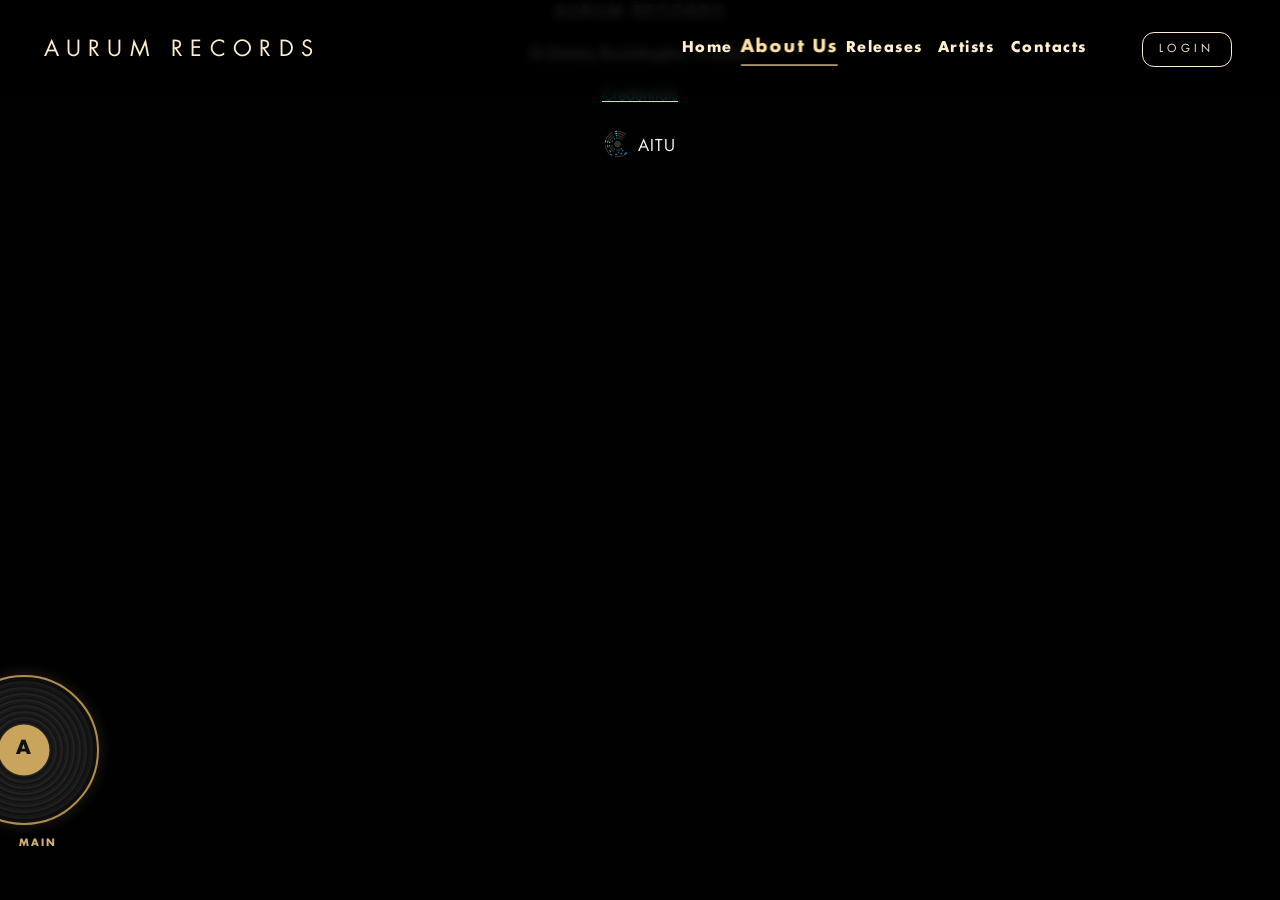
==== about.html @ cf933aa7 "upgraded navbar" ====
<!DOCTYPE html>
<html lang="en">
<head>
    <meta charset="UTF-8">
    <meta name="viewport" content="width=device-width, initial-scale=1.0">
    <link href="https://cdn.jsdelivr.net/npm/bootstrap@5.3.8/dist/css/bootstrap.min.css" rel="stylesheet" integrity="sha384-sRIl4kxILFvY47J16cr9ZwB07vP4J8+LH7qKQnuqkuIAvNWLzeN8tE5YBujZqJLB" crossorigin="anonymous">
    <link rel="stylesheet" href="css/index_tmp.css">
    <title>About</title>
    <script src="https://jquery.com"></script>
</head>
<body>
    <nav class="navbar navbar-expand-lg fixed-top">
        <a href="index.html" class="navbar-brand text-uppercase">Aurum Records</a>
        <button class="navbar-toggler" type="button" data-bs-toggle="collapse"
                data-bs-target="#navbarNav" aria-controls="navbarNav" aria-expanded="false"
                aria-label="Toggle navigation">
            <span class="navbar-toggler-icon"></span>
        </button>
        <div class="collapse navbar-collapse" id="navbarNav">
            <ul class="navbar-nav ms-auto fw-bold">
                <li class="nav-item">
                    <a class="nav-link" href="index.html">Home</a>
                </li>
                <li class="nav-item active">
                    <a class="nav-link" href="about.html">About Us</a>
                </li>
                <li class="nav-item">
                    <a class="nav-link" href="releases.html">Releases</a>
                </li>
                <li class="nav-item">
                    <a class="nav-link" href="artists.html">Artists</a>
                </li>
                <li class="nav-item">
                    <a class="nav-link" href="contacts.html">Contacts</a>
                </li>
                <li class="nav-item navbar__login mx-5 my-1 text-uppercase px-2">
                    <a class="nav-link" href="login.html">Login</a>
                </li>
            </ul>
        </div>
    </nav>
    <div class="vinyl-navigation" id="vinylNavigation">
        <div class="vinyl-record" id="vinylRecord">
            <div class="vinyl-label" id="vinylLabel">
                <span>A</span>
            </div>
        </div>

        <div class="vinyl-section" id="vinylSection">
            HOME
        </div>
    </div>

    <section data-title="main"></section>

    <footer class="footer">
        <div class="logo">
            <p>AURUM RECORDS</p>
        </div>
        <div class="author">
            <p>&copy; Dmitriy Rochshupkin, IT-2505</p>
            <a href="credentials.html">Credentials</a>
        </div>
        <a class="aitu" href="https://astanait.edu.kz/ru" target="_blank">
            <img src="img/aitu_logo.png" alt="">
            <p>AITU</p>
        </a>
    </footer>
    <script src="js/index.js" defer></script>
    <script src="https://cdn.jsdelivr.net/npm/bootstrap@5.3.3/dist/js/bootstrap.bundle.min.js"></script>
</body>
</html>
---- css/index_tmp.css ----
* {
    margin: 0;
    padding: 0;
    box-sizing: border-box;
}

:root {
    --index: calc(1vw + 1vh);
}

@font-face {
    font-family: 'Futura SuperXP';
    src: url('../fonts/FuturaSuperXP-Regular.otf') format('opentype');
    font-weight: 400;
    font-style: normal;
    font-display: swap;
}

@font-face {
    font-family: 'Futura SuperXP';
    src: url('../fonts/FuturaSuperXP-Bold.otf') format('opentype');
    font-weight: 700;
    font-style: normal;
    font-display: swap;
}

body {
    background: #010101;
    color: #fff;
    font-family: 'Futura SuperXP', sans-serif;
    line-height: 1.6;
}

.main-header {
    position: relative;
}

.main-header::after {
    content: '';
    position: absolute;
    z-index: 100;
    width: 100%;
    height: calc(var(--index) * 10);
    background-image: url('../img/border_dark.png');
    background-size: cover;
    bottom: calc(var(--index) * -7);
}

.layers {
    height: 100vh;
    display: flex;
    align-items: center;
    overflow: hidden;
    position: relative;
}

.layer {
    width: 100%;
    height: 100%;
    position: absolute;
    background-size: cover;
    background-position: center;
    will-change: transform;
    z-index: 2;
}

.layers__base {
    transform: translate3d(0, calc(var(--scrollTop) / 1.6), 0);
    z-index: 0;
}

.layers__middle {
    transform: translate3d(0, calc(var(--scrollTop) / 2.5), 0);
}

.layers__front {
    transform: translate3d(0, calc(var(--scrollTop) / 5.7), 0);
}

.layers__title {
    font-size: calc(var(--index) * 2.2);
    letter-spacing: calc(var(--index) / 2);
}

.layers__caption {
    letter-spacing: calc(var(--index) / 5);
    font-size: calc(var(--index) / 1.3);
}

.layers__header {
    z-index: 1;
    transform: translate3d(0, calc(var(--scrollTop) / 2), 0);
    text-transform: uppercase;
    padding-left: 30px;
    color: #ffefcc;
    will-change: transform;
    animation: headerAppearing 2s forwards .5s;
}

@keyframes headerAppearing {
    0% {
        text-shadow: 0 0 0;
    }
    100% {
        text-shadow: 0 0 20px #ffefcc;
    }
}

.main-article {
    --main-article-transform: translate3d(0, calc(var(--scrollTop) / -15), 0);
    min-height: 100vh;
    background-size: cover;
    background-position: center;
    color: #ffefcc;
    display: flex;
    justify-content: center;
    align-items: center;
}

.main-article__header {
    text-transform: uppercase;
    font-size: calc(var(--index) * 2.2);
    letter-spacing: calc(var(--index) / 2);
    transform: var(--main-article-transform);
    will-change: transform;
}

.main-article__paragraph {
    max-width: 400px;
    transform: var(--main-article-transform);
    font-size: calc(var(--index) / 1.6);
    will-change: transform;
    letter-spacing: calc(var(--index) / 14);
}

.navbar {
    padding-left: calc(var(--index) * 2);
    background: rgba(0, 0, 0, 0.8);
    height: 100px;
    backdrop-filter: blur(5px);
}

.navbar-brand {
    font-size: calc(var(--index));
    letter-spacing: calc(var(--index) / 3);
}

.navbar a {
    color: #ffefcc !important;
}

.nav-item {
    font-size: calc(var(--index) / 1.5);
    letter-spacing: calc(var(--index) / 15);
    will-change: transform, text-shadow;
    transition: transform .2s, text-shadow .2s;
}

.nav-item.active {
    text-decoration: underline;
    text-underline-offset: 10px;
    transform: scale(1.2);
    color: #ffe2a6
}

.nav-item.active .nav-link{
    color: #ffe2a6 !important;
}

.nav-item:hover {
    text-shadow: 0 0 20px #ffefcc;
    transform: scaleX(1.1);
}

.navbar__login {
    font-weight: normal;
    font-size: calc(var(--index) / 2);
    letter-spacing: calc(var(--index) / 5);
    border: 1px solid #ffefcc;
    border-radius: calc(var(--index) / 1.8);
    height: fit-content;
    transition: text-shadow .3s, letter-spacing.3s, background-color .3s, box-shadow .3s;
}

.navbar__login:hover {
    text-shadow: 0 0 5px #ffefcc;
    box-shadow: 0 0 10px #ffefcc;
    letter-spacing: calc(var(--index) / 4);
    background-color: #39392e;
}

.footer {
    display: flex;
    flex-direction: column;
    justify-content: center;
    align-items: center;
    padding: 0 30px 40px 30px;
}

.logo {
    letter-spacing: 3px;
}

.aitu {
    display: inline-flex;
    text-decoration: none;
    cursor: pointer;
}

.aitu p {
    color: white;
    letter-spacing: 1px;
    padding-left: 10px;
    padding-top: 5px;
}

.aitu img {
    max-width: 30px;
    max-height: 30px;
}

.author {
    display: flex;
    align-items: center;
    justify-content: center;
    flex-direction: column;
    margin-bottom: 20px;
}

.author a {
    color: #90f3ff;
}

.vinyl-navigation {
    position: fixed;
    top: 75%;
    left: -4%;
    z-index: 1000;
    width: 150px;

    display: flex;
    align-items: center;
    justify-content: center;
    flex-direction: column;

    opacity: 0;
    visibility: hidden;
    transform: translateX(-120%);

    transition: opacity .5s ease, transform .8s ease, visibility .5s;
}

.vinyl-navigation.visible {
    opacity: 1;
    visibility: visible;
    transform: translateX(0);
}

.vinyl-navigation.hidden {
    opacity: 0;
    visibility: hidden;
    transform: translateX(-120%);
    animation: none;
}

.vinyl-record {
    position: relative;
    width: 150px;
    height: 150px;
    flex-shrink: 0;
    border-radius: 50%;
    background: repeating-radial-gradient(circle, #151515 0px, #252525 2px, #101010 4px, #1d1d1d 6px);
    border: 2px solid #b08d4f;
    box-shadow:
            0 0 15px rgba(212, 175, 112, 0.2),
            inset 0 0 15px rgba(0, 0, 0, 0.8);
}

.vinyl-label {
    position: absolute;
    top: 50%;
    left: 50%;
    width: 35%;
    height: 35%;
    transform: translate(-50%, -50%);
    border-radius: 50%;
    background: #c9a45c;
    display: flex;
    justify-content: center;
    align-items: center;
    color: #111;
    font-size: 19px;
    font-weight: bold;
    text-align: center;
}

.vinyl-section {
    position: absolute;
    top: 160px;
    left: 70px;
    color: #d4af70;
    font-size: 10px;
    font-weight: 600;
    letter-spacing: 2px;
    white-space: nowrap;
    text-transform: uppercase;
}

@media (width <= 800px) {
    .vinyl-navigation {
        display: none;
    }

    .navbar {
        height: 80px;
        padding: 0 25px;
    }

    .navbar-brand {
        font-size: clamp(16px, 2.5vw, 22px);
    }

    .navbar-toggler {
        border-color: #ffefcc;
    }

    .navbar-toggler-icon {
        filter: invert(1);
    }

    .navbar-collapse {
        background: rgba(0, 0, 0, 0.96);
        padding: 15px 25px;
        border: 1px solid rgba(255, 239, 204, 0.15);
    }

    .navbar-nav {
        align-items: flex-start;
        gap: 8px;
    }

    .nav-item {
        font-size: 15px;
    }

    .navbar__login {
        margin: 10px 0 !important;
        padding: 0 15px;
        font-size: 13px;
    }

    .layers {
        height: 90vh;
        min-height:550px;
    }

    .layers__header {
        padding: 0 25px;
    }

    .layers__title {
        font-size: clamp(32px, 5vw, 48px);
        letter-spacing: 5px;
    }

    .layers__caption {
        font-size: clamp(12px, 2vw, 16px);
    }

    .main-article {
        min-height: 80vh;
        padding: 100px 40px;
        text-align: center;
    }

    .main-article__content {
        max-width: 600px;
    }

    .main-article__header {
        font-size: clamp(28px, 5vw, 42px);
        letter-spacing: 4px;
    }

    .main-article__paragraph {
        max-width: 100%;
        font-size: 15px;
        letter-spacing: 0.5px;
    }

    .price {
        margin-top: 60px !important;
    }

    .pricing-block h3 {
        font-size: 18px;
    }

    .custom-table {
        font-size: 13px;
    }

    .footer {
        padding: 0 20px 30px;
    }
}

@media (width <= 400px) {
    body {
        overflow-x: hidden;
    }

    .navbar {
        height: 70px;
        padding: 0 15px;
    }

    .navbar-brand {
        font-size: 15px;
        letter-spacing: 2px;
    }

    .navbar-toggler {
        padding: 5px 8px;
    }

    .navbar-collapse {
        margin: 0 -15px;
        padding: 15px;
    }

    .nav-item {
        font-size: 14px;
    }

    .layers {
        height: 85svh;
        min-height: 500px;
    }

    .layers__header {
        padding: 0 20px;
    }

    .layers__title {
        font-size: clamp(27px, 8vw, 34px);
        letter-spacing: 3px;
    }

    .layers__caption {
        font-size: 11px;
        letter-spacing: 1.5px;
    }

    .main-article {
        min-height: 75svh;
        padding: 100px 22px;
    }

    .main-article__header {
        font-size: 26px;
        letter-spacing: 2px;
    }

    .main-article__paragraph {
        font-size: 14px;
        line-height: 1.8;
        letter-spacing: 0.2px;
    }

    .price {
        padding-left: 12px;
        padding-right: 12px;
    }

    .price h2 {
        font-size: 22px;
        letter-spacing: 2px;
    }

    .pricing-block h3 {
        font-size: 16px;
    }

    .custom-table {
        font-size: 12px;
    }

    .custom-table th,
    .custom-table td {
        padding: 8px 6px;
    }

    .footer {
        padding: 0 15px 25px;
        text-align: center;
    }

    .logo {
        font-size: 14px;
        letter-spacing: 2px;
    }

    .author {
        font-size: 12px;
    }

    .aitu p {
        font-size: 13px;
    }
}
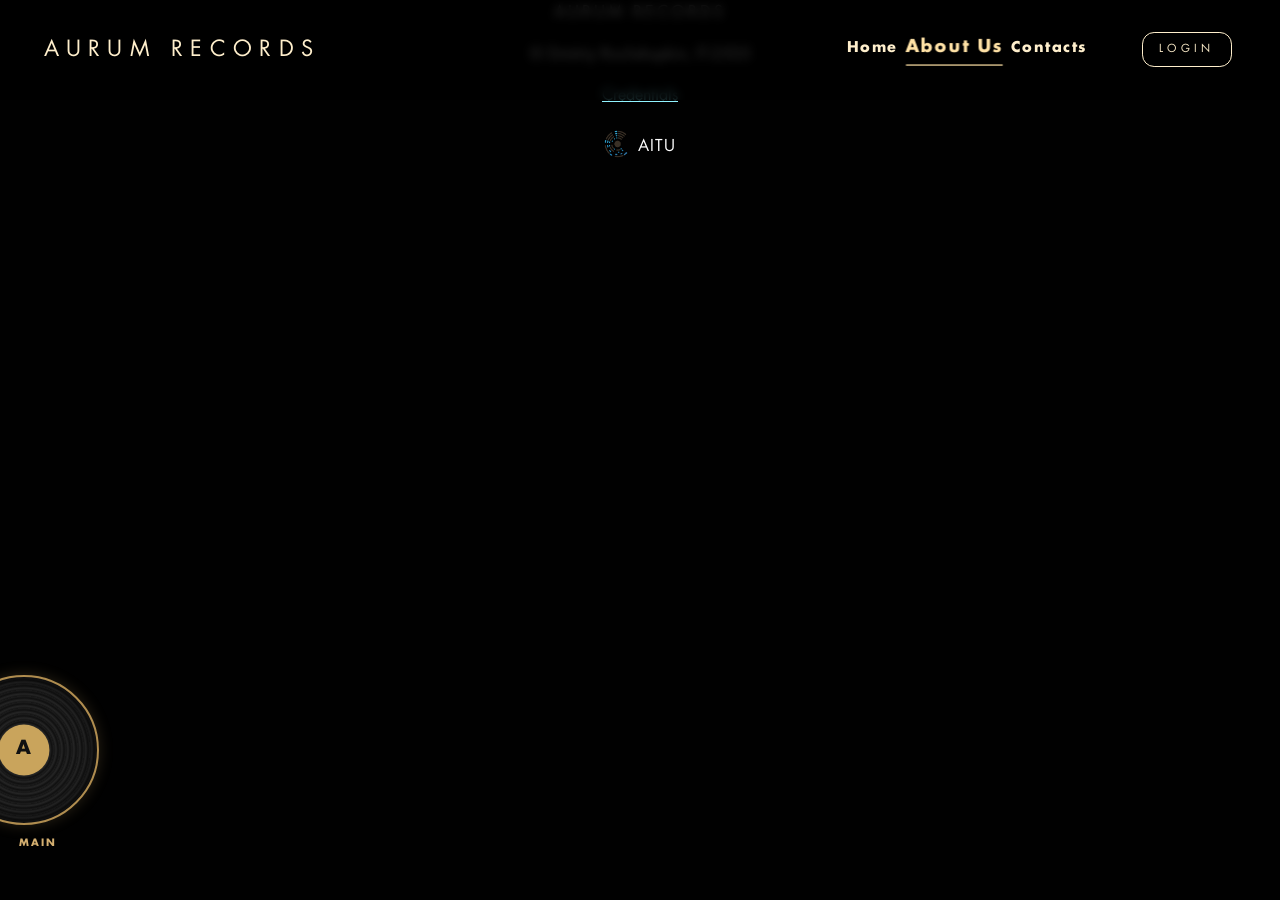
==== commit 72bf77bb: "registration&login forms and js validation" ====
--- a/about.html
+++ b/about.html
@@ -25,12 +25,6 @@
                     <a class="nav-link" href="about.html">About Us</a>
                 </li>
                 <li class="nav-item">
-                    <a class="nav-link" href="releases.html">Releases</a>
-                </li>
-                <li class="nav-item">
-                    <a class="nav-link" href="artists.html">Artists</a>
-                </li>
-                <li class="nav-item">
                     <a class="nav-link" href="contacts.html">Contacts</a>
                 </li>
                 <li class="nav-item navbar__login mx-5 my-1 text-uppercase px-2">
@@ -51,7 +45,9 @@
         </div>
     </div>
 
-    <section data-title="main"></section>
+    <section data-title="main">
+
+    </section>
 
     <footer class="footer">
         <div class="logo">
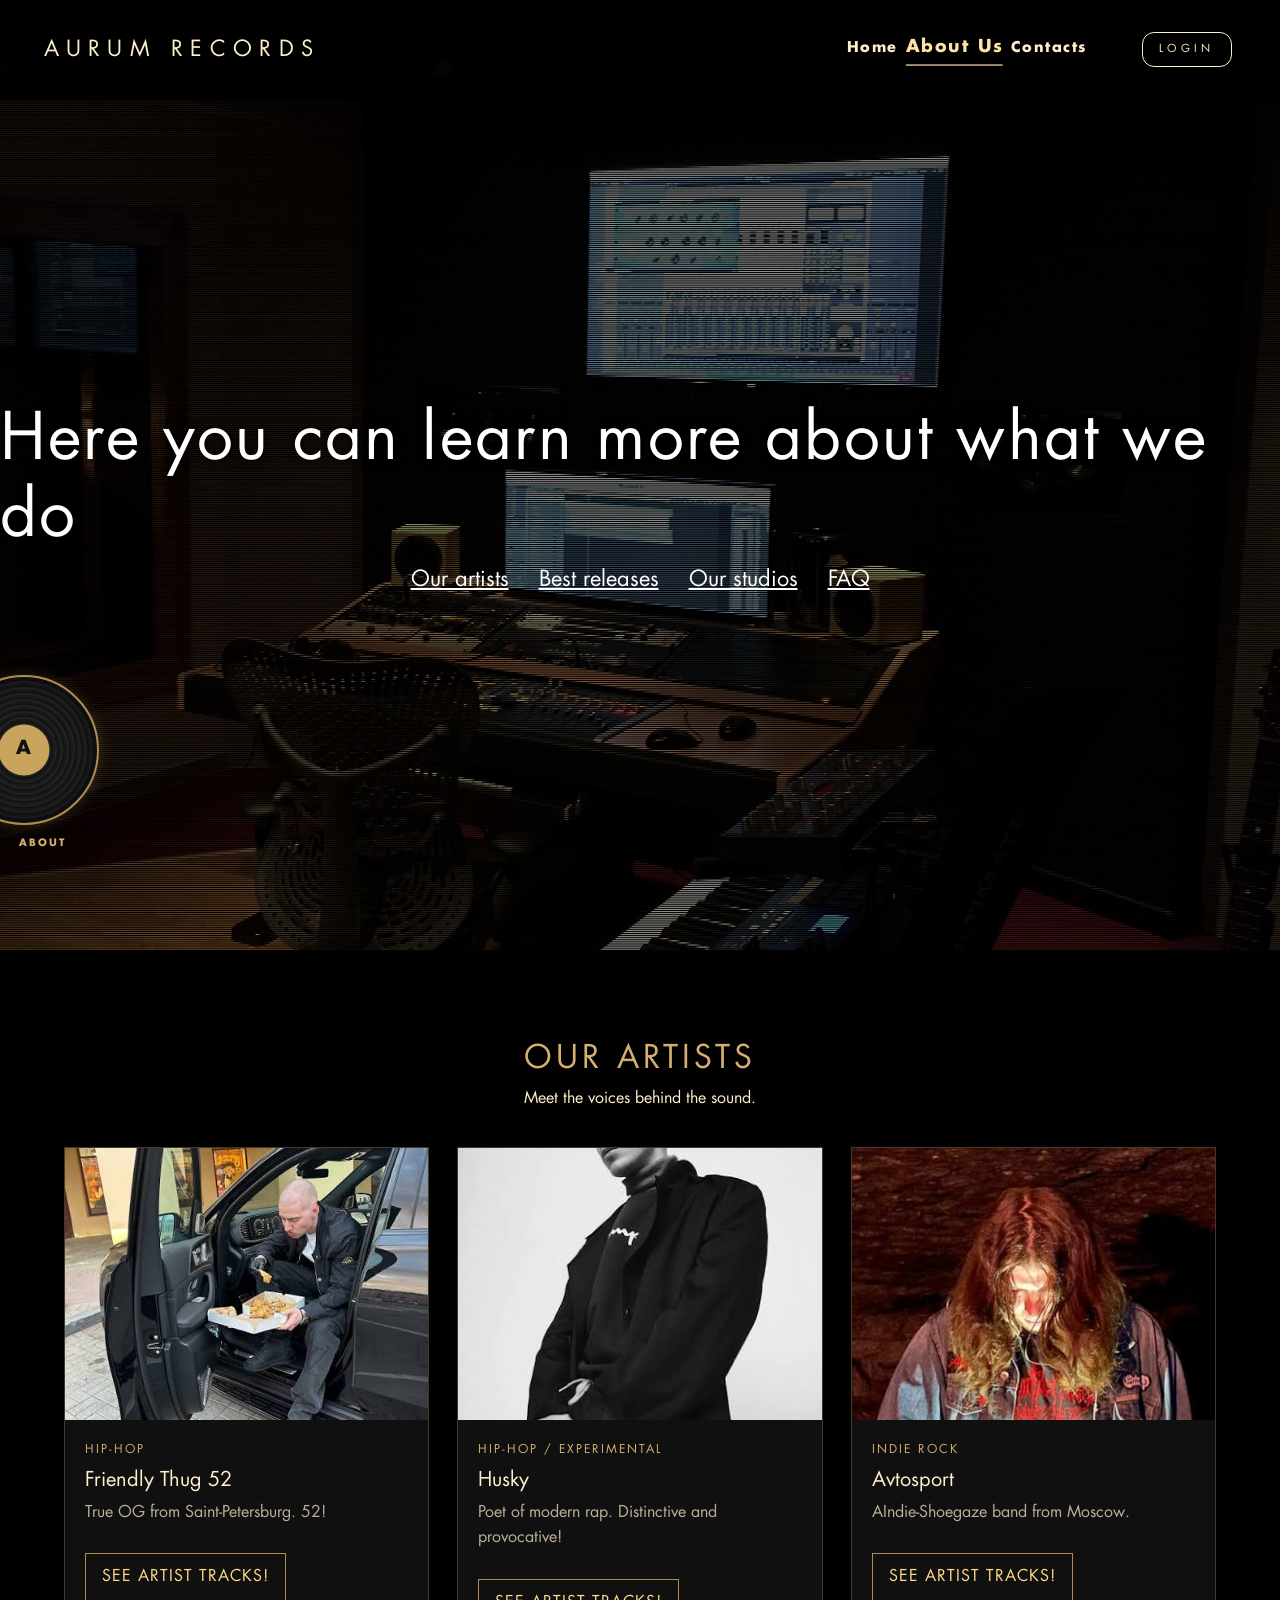
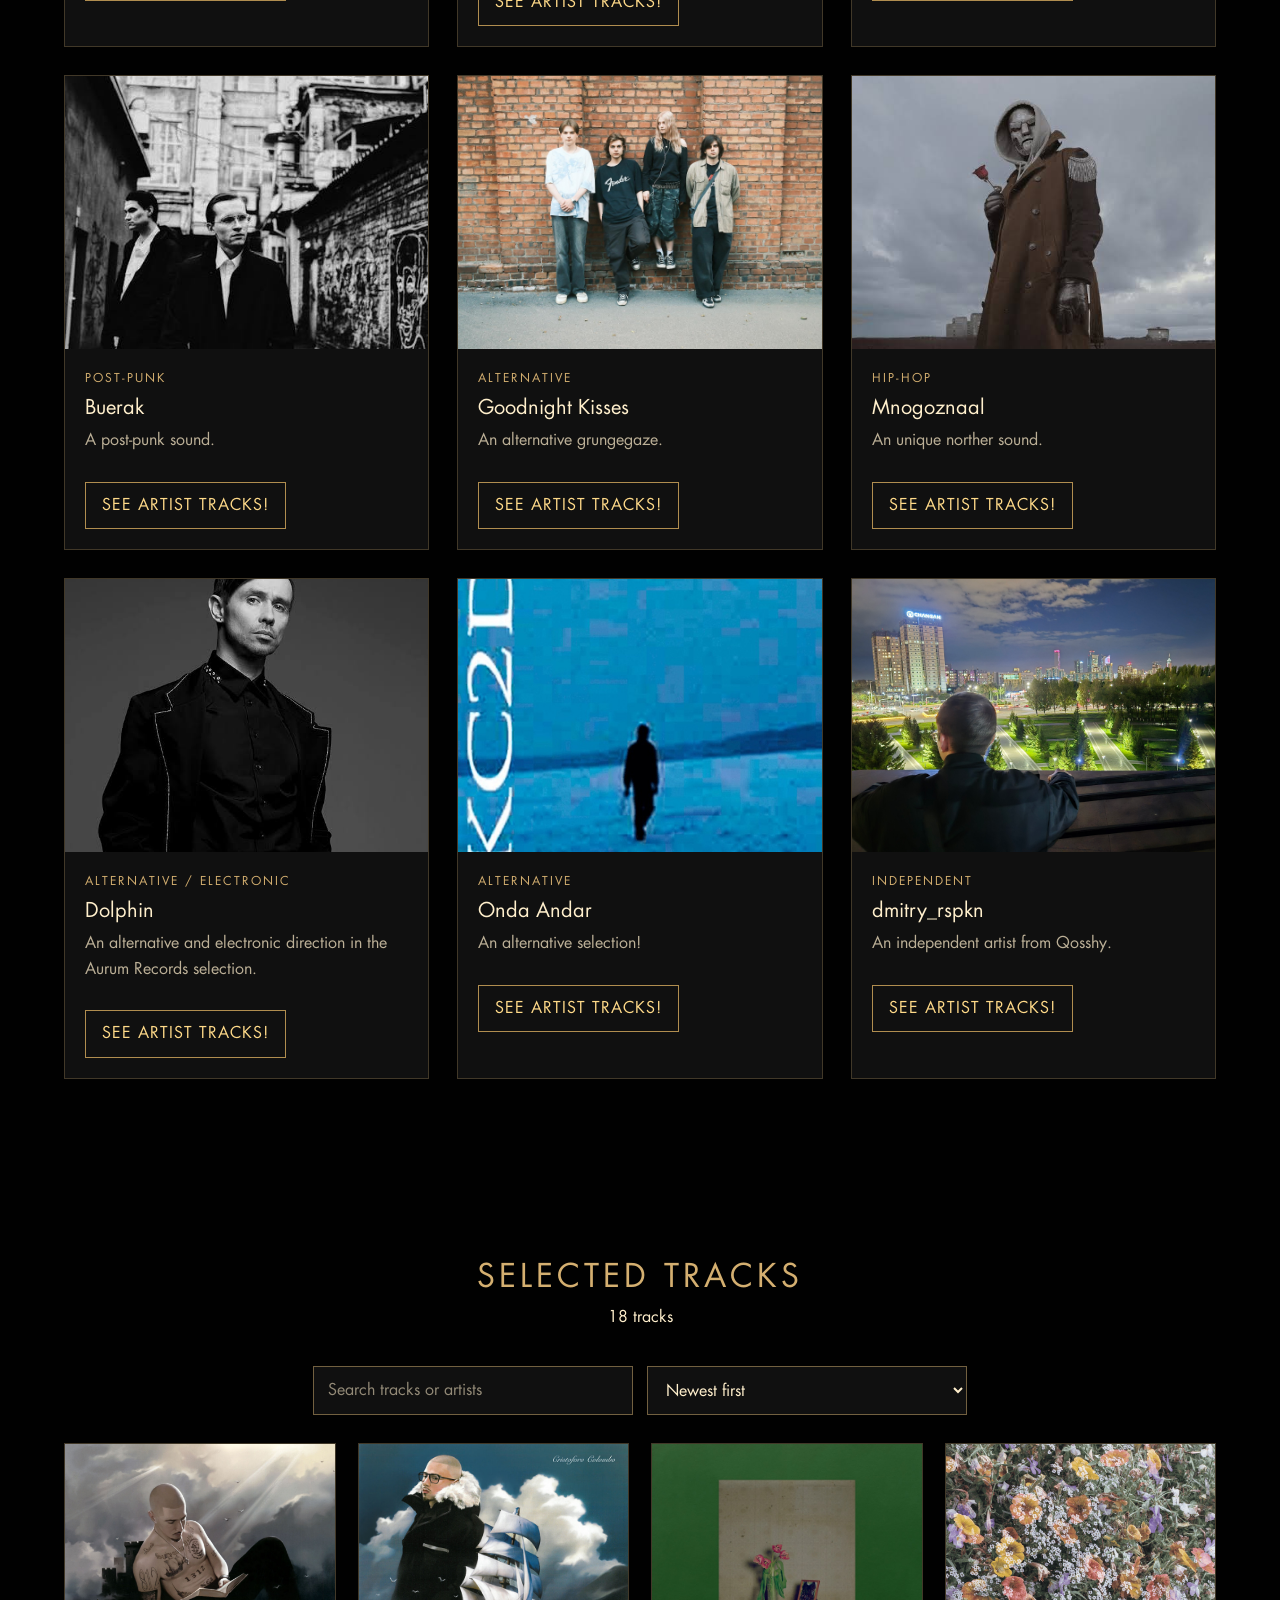
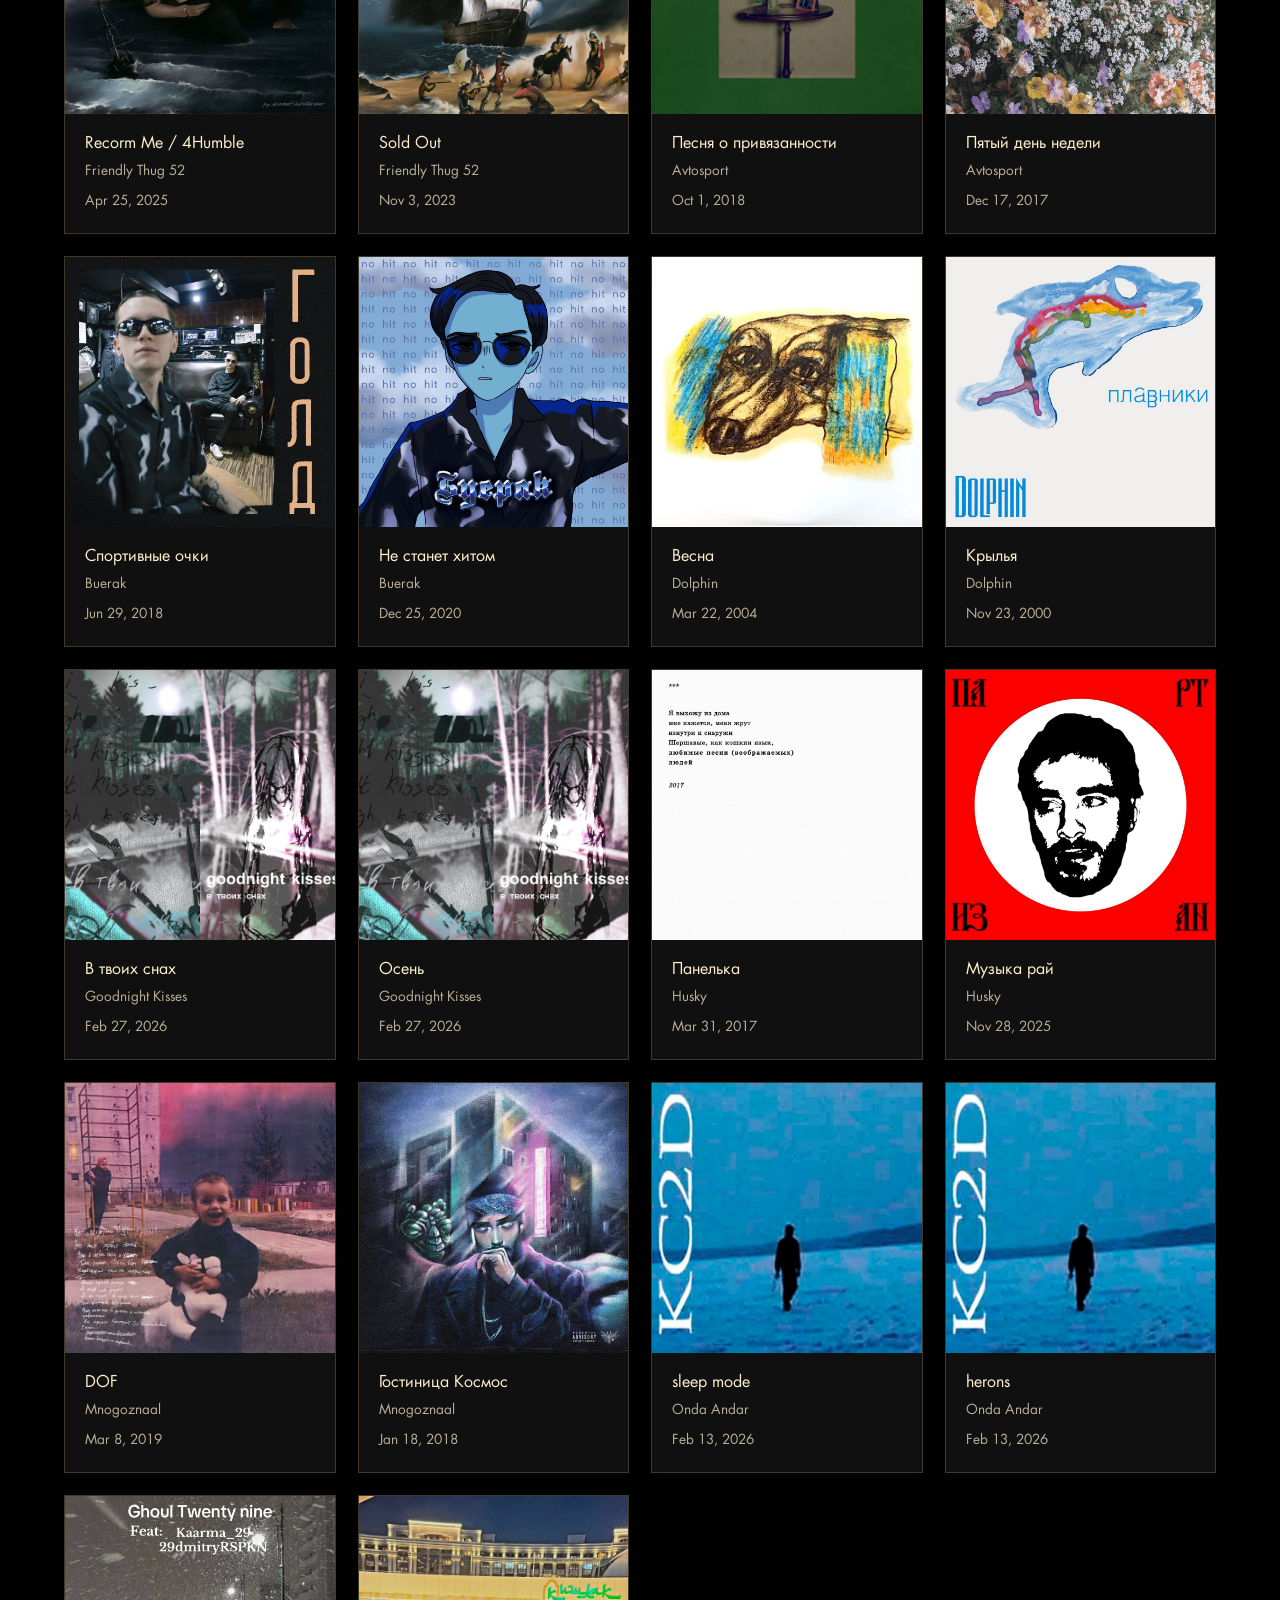
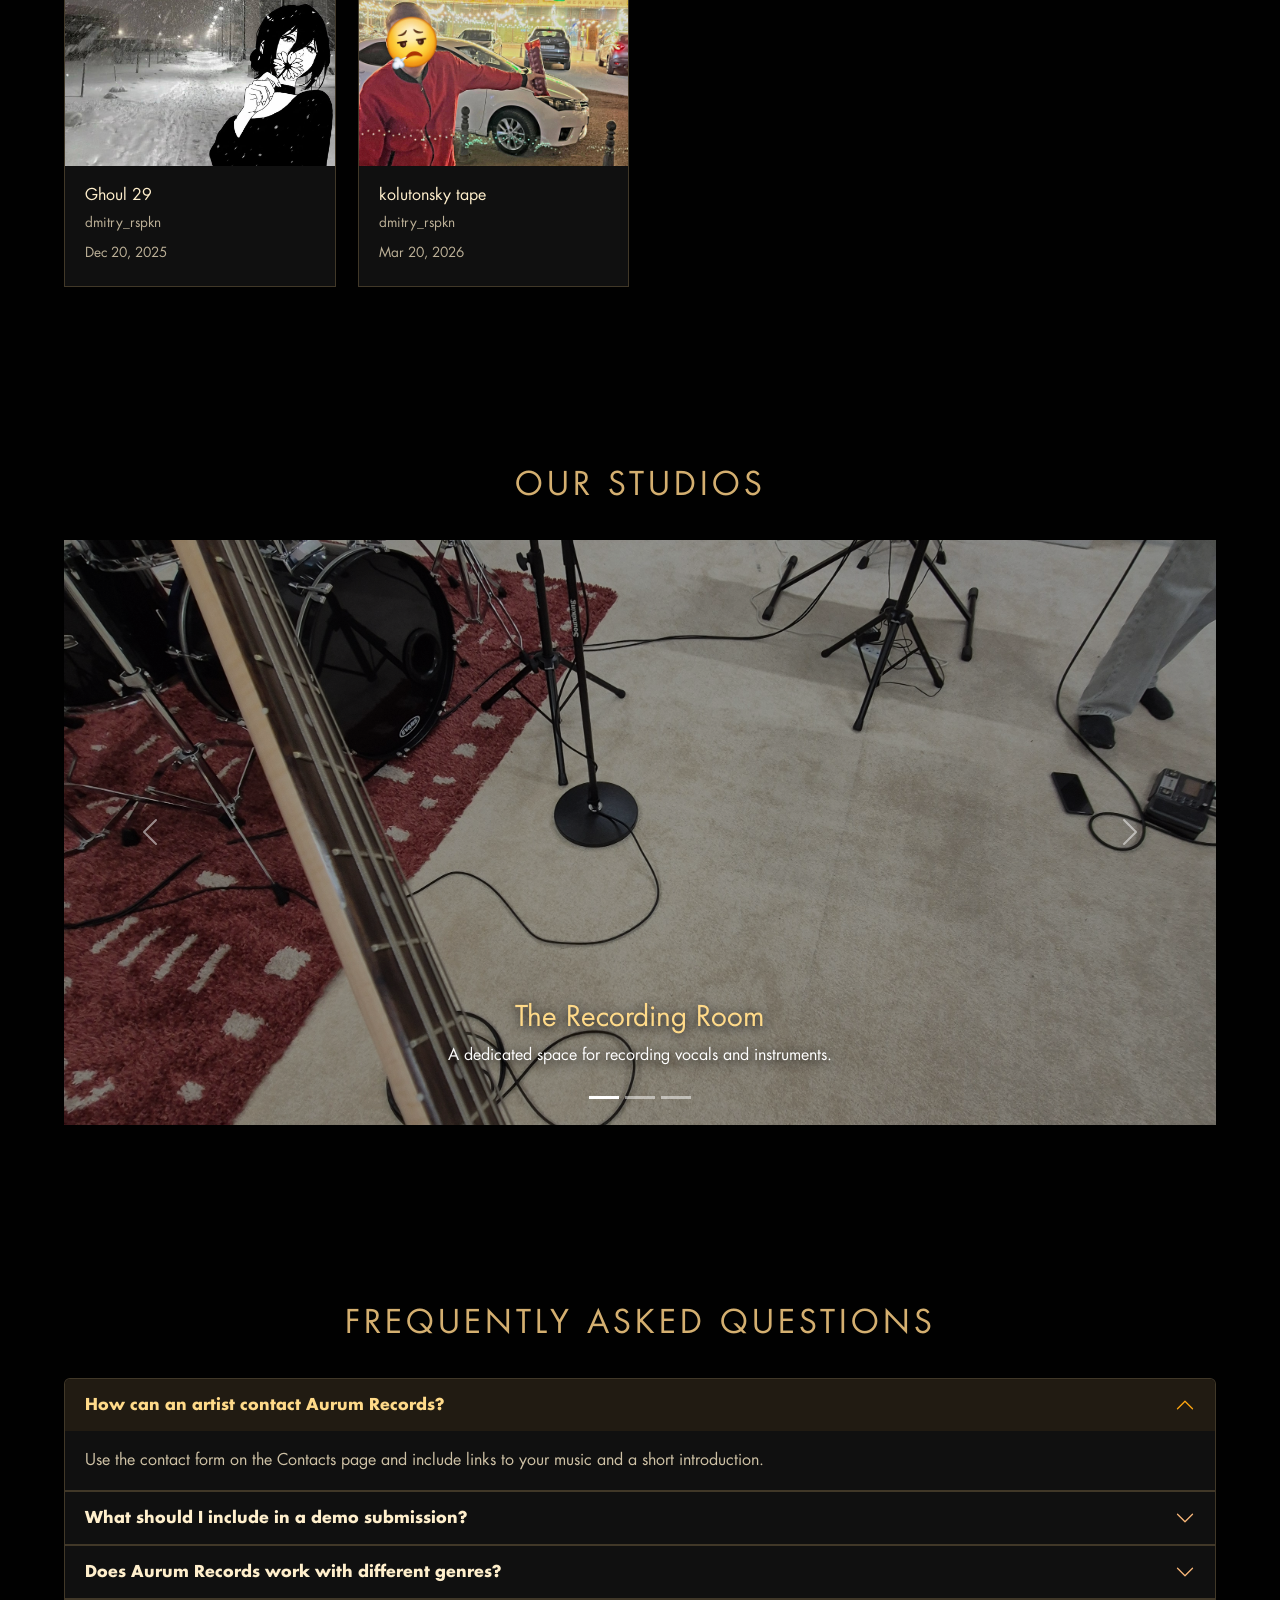
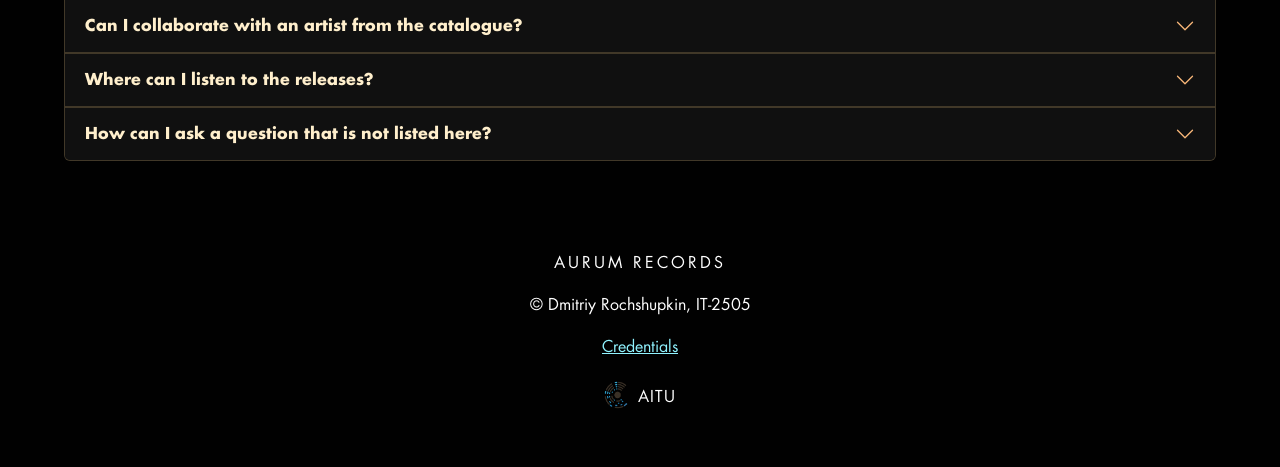
==== commit 5d3056af: "about page full" ====
--- a/about.html
+++ b/about.html
@@ -5,8 +5,9 @@
     <meta name="viewport" content="width=device-width, initial-scale=1.0">
     <link href="https://cdn.jsdelivr.net/npm/bootstrap@5.3.8/dist/css/bootstrap.min.css" rel="stylesheet" integrity="sha384-sRIl4kxILFvY47J16cr9ZwB07vP4J8+LH7qKQnuqkuIAvNWLzeN8tE5YBujZqJLB" crossorigin="anonymous">
     <link rel="stylesheet" href="css/index_tmp.css">
+    <link rel="stylesheet" href="css/about.css">
+    <link rel="shortcut icon" href="img/aurumicon.png" type="image/png">
     <title>About</title>
-    <script src="https://jquery.com"></script>
 </head>
 <body>
     <nav class="navbar navbar-expand-lg fixed-top">
@@ -45,9 +46,64 @@
         </div>
     </div>
 
-    <section data-title="main">
+    <main class="about-main">
+        <section class="about-header" data-title="ABOUT" style="background-image: url('img/studio.jpg')">
+            <h1 class="about-header__title">Here you can learn more about what we do</h1>
+            <div class="about-header__navigation">
+                <a href="#artists">Our artists</a>
+                <a href="#releases">Best releases</a>
+                <a href="#studios">Our studios</a>
+                <a href="#faq">FAQ</a>
+            </div>
+        </section>
 
-    </section>
+        <section class="artists" id="artists" data-title="ARTISTS">
+            <div class="artists__header">
+                <h2>Our Artists</h2>
+                <p>Meet the voices behind the sound.</p>
+            </div>
+
+            <div class="artists-grid" id="artistsGrid">
+
+            </div>
+        </section>
+
+        <section class="releases" id="releases" data-title="RELEASES">
+            <div class="releases__header">
+                <h2>Selected Tracks</h2>
+                <p id="tracksCount">0 tracks</p>
+            </div>
+            <div class="releases__controls">
+                <input class="track-search" id="trackSearch" type="search"
+                       placeholder="Search tracks or artists" aria-label="Search tracks or artists">
+                <select class="track-sort" id="trackSort" aria-label="Sort tracks by release date">
+                    <option value="newest">Newest first</option>
+                    <option value="oldest">Oldest first</option>
+                </select>
+            </div>
+            <p class="tracks-status" id="tracksStatus" aria-live="polite"></p>
+            <div class="tracks-grid" id="tracksGrid"></div>
+        </section>
+
+        <section class="studios" id="studios" data-title="STUDIOS">
+            <div class="studios__header"><h2>Our Studios</h2></div>
+            <div id="studiosCarousel" class="carousel slide" data-bs-ride="false">
+                <div class="carousel-indicators" id="studiosCarouselIndicators"></div>
+                <div class="carousel-inner" id="studiosCarouselContent"></div>
+                <button class="carousel-control-prev" type="button" data-bs-target="#studiosCarousel" data-bs-slide="prev" aria-label="Previous studio">
+                    <span class="carousel-control-prev-icon" aria-hidden="true"></span>
+                </button>
+                <button class="carousel-control-next" type="button" data-bs-target="#studiosCarousel" data-bs-slide="next" aria-label="Next studio">
+                    <span class="carousel-control-next-icon" aria-hidden="true"></span>
+                </button>
+            </div>
+        </section>
+
+        <section class="faq" id="faq" data-title="FAQ">
+            <div class="faq__header"><h2>Frequently Asked Questions</h2></div>
+            <div class="accordion" id="faqAccordion"></div>
+        </section>
+    </main>
 
     <footer class="footer">
         <div class="logo">
@@ -63,6 +119,8 @@
         </a>
     </footer>
     <script src="js/index.js" defer></script>
+    <script src="js/about.js" defer></script>
     <script src="https://cdn.jsdelivr.net/npm/bootstrap@5.3.3/dist/js/bootstrap.bundle.min.js"></script>
+    <script src="https://code.jquery.com/jquery-3.7.1.min.js"></script>
 </body>
 </html>
--- a/css/about.css
+++ b/css/about.css
@@ -0,0 +1,278 @@
+.about-header {
+    min-height: 100vh;
+    background-size: cover;
+    background-position: center;
+    margin-top: 50px;
+    display: flex;
+    flex-direction: column;
+    align-items: center;
+    justify-content: center;
+}
+
+.about-header__title {
+    font-size: 4rem;
+    letter-spacing: calc(var(--index) / 10);
+    text-shadow: 0 0 10px black;
+}
+
+.about-header__navigation {
+    display: flex;
+    gap: 30px;
+    font-size: calc(var(--index));
+}
+
+.about-header__navigation a {
+    color: white;
+    transition: all .2s;
+}
+
+.about-header__navigation a:hover {
+    transform: scale(1.1);
+    text-shadow: 0 0 10px white;
+}
+
+.artists,
+.releases,
+.studios,
+.faq {
+    padding: 90px max(5vw, 20px);
+    color: #ffefcc;
+}
+
+.artists__header,
+.releases__header,
+.studios__header,
+.faq__header {
+    margin-bottom: 35px;
+    text-align: center;
+}
+
+.artists__header h2,
+.releases__header h2,
+.studios__header h2,
+.faq__header h2 {
+    color: #d4af70;
+    letter-spacing: 4px;
+    text-transform: uppercase;
+}
+
+.artists-grid {
+    display: grid;
+    grid-template-columns: repeat(3, minmax(0, 1fr));
+    gap: 28px;
+}
+
+.artist-card,
+.track-card {
+    min-width: 0;
+    overflow: hidden;
+    background: #101010;
+    border: 1px solid rgba(212, 175, 112, .25);
+    transition: transform .3s ease, border-color .3s ease, box-shadow .3s ease;
+}
+
+.artist-card:hover,
+.track-card:hover {
+    transform: translateY(-6px);
+    border-color: #d4af70;
+    box-shadow: 0 12px 28px rgba(0, 0, 0, .3);
+}
+
+.artist-card__image {
+    display: block;
+    width: 100%;
+    aspect-ratio: 4 / 3;
+    object-fit: cover;
+}
+
+.artist-card__content,
+.track-card__content {
+    padding: 20px;
+}
+
+.artist-card__genre {
+    margin-bottom: 8px;
+    color: #d4af70;
+    font-size: .75rem;
+    letter-spacing: 2px;
+    text-transform: uppercase;
+}
+
+.artist-card__name,
+.track-card__title {
+    color: #ffefcc;
+    font-size: 1.25rem;
+}
+
+.artist-card__description,
+.track-card__artist,
+.track-card__date {
+    color: rgba(255, 239, 204, .72);
+}
+
+.artist-card__button {
+    margin-top: 12px;
+    padding: 10px 16px;
+    color: #ffda89;
+    background: transparent;
+    border: 1px solid #b08d4f;
+    text-transform: uppercase;
+    letter-spacing: 1px;
+    transition: color .25s ease, background .25s ease, transform .25s ease;
+}
+
+.artist-card__button:hover {
+    color: #080808;
+    background: #d4af70;
+    transform: translateY(-2px);
+}
+
+.artist-card__button:focus-visible,
+.track-search:focus-visible,
+.track-sort:focus-visible,
+.carousel-control-prev:focus-visible,
+.carousel-control-next:focus-visible,
+.accordion-button:focus-visible {
+    outline: 2px solid #ffda89;
+    outline-offset: 4px;
+    box-shadow: none;
+}
+
+.releases__controls {
+    display: flex;
+    justify-content: center;
+    gap: 14px;
+    margin-bottom: 28px;
+}
+
+.track-search,
+.track-sort {
+    width: min(100%, 320px);
+    padding: 11px 14px;
+    color: #ffefcc;
+    background: #101010;
+    border: 1px solid rgba(212, 175, 112, .5);
+}
+
+.track-search::placeholder {
+    color: rgba(255, 239, 204, .55);
+}
+
+.tracks-grid {
+    display: grid;
+    grid-template-columns: repeat(4, minmax(0, 1fr));
+    gap: 22px;
+}
+
+.track-card__cover {
+    display: block;
+    width: 100%;
+    aspect-ratio: 1;
+    object-fit: cover;
+}
+
+.track-card__title {
+    font-size: 1rem;
+}
+
+.track-card__artist,
+.track-card__date {
+    margin-bottom: 5px;
+    font-size: .85rem;
+}
+
+.track-card.highlighted {
+    border: 1px solid #ffda89;
+    box-shadow: 0 0 22px rgba(255, 218, 137, 0.35);
+    transform: translateY(-5px);
+}
+
+.tracks-status,
+.empty-state,
+#aboutStatus {
+    margin: 18px 0;
+    color: #d4af70;
+    text-align: center;
+}
+
+.studio-slide__image {
+    height: min(65vh, 600px);
+    object-fit: cover;
+    filter: brightness(.65);
+}
+
+.studio-slide__caption {
+    text-shadow: 0 2px 12px #000;
+}
+
+.studio-slide__caption h3 {
+    color: #ffda89;
+}
+
+#faqAccordion .accordion-item {
+    color: #ffefcc;
+    background: #101010;
+    border: 1px solid rgba(212, 175, 112, .25);
+}
+
+#faqAccordion .accordion-button {
+    color: #ffefcc;
+    background: #101010;
+    font-weight: 600;
+}
+
+#faqAccordion .accordion-button:not(.collapsed) {
+    color: #ffda89;
+    background: #211b12;
+    box-shadow: none;
+}
+
+#faqAccordion .accordion-button::after {
+    filter: invert(80%) sepia(25%) saturate(550%) hue-rotate(350deg);
+}
+
+#faqAccordion .accordion-body {
+    color: rgba(255, 239, 204, .8);
+    line-height: 1.7;
+}
+
+@media (max-width: 800px) {
+    .artists-grid { grid-template-columns: repeat(2, minmax(0, 1fr)); }
+    .tracks-grid { grid-template-columns: repeat(2, minmax(0, 1fr)); }
+    .artists, .releases, .studios, .faq { padding: 70px 25px; }
+}
+
+@media (max-width: 400px) {
+    .artists-grid,
+    .tracks-grid { grid-template-columns: minmax(0, 1fr); }
+
+    .artists, .releases, .studios, .faq { padding: 55px 16px; }
+
+    .releases__controls {
+        flex-direction: column;
+    }
+
+    .track-search,
+    .track-sort {
+        width: 100%;
+    }
+
+    .artist-card__content,
+    .track-card__content {
+        padding: 15px;
+    }
+
+    .studio-slide__image {
+        height: 300px;
+    }
+}
+
+@media (prefers-reduced-motion: reduce) {
+    *,
+    *::before,
+    *::after {
+        scroll-behavior: auto !important;
+        transition-duration: .01ms !important;
+        animation-duration: .01ms !important;
+    }
+}
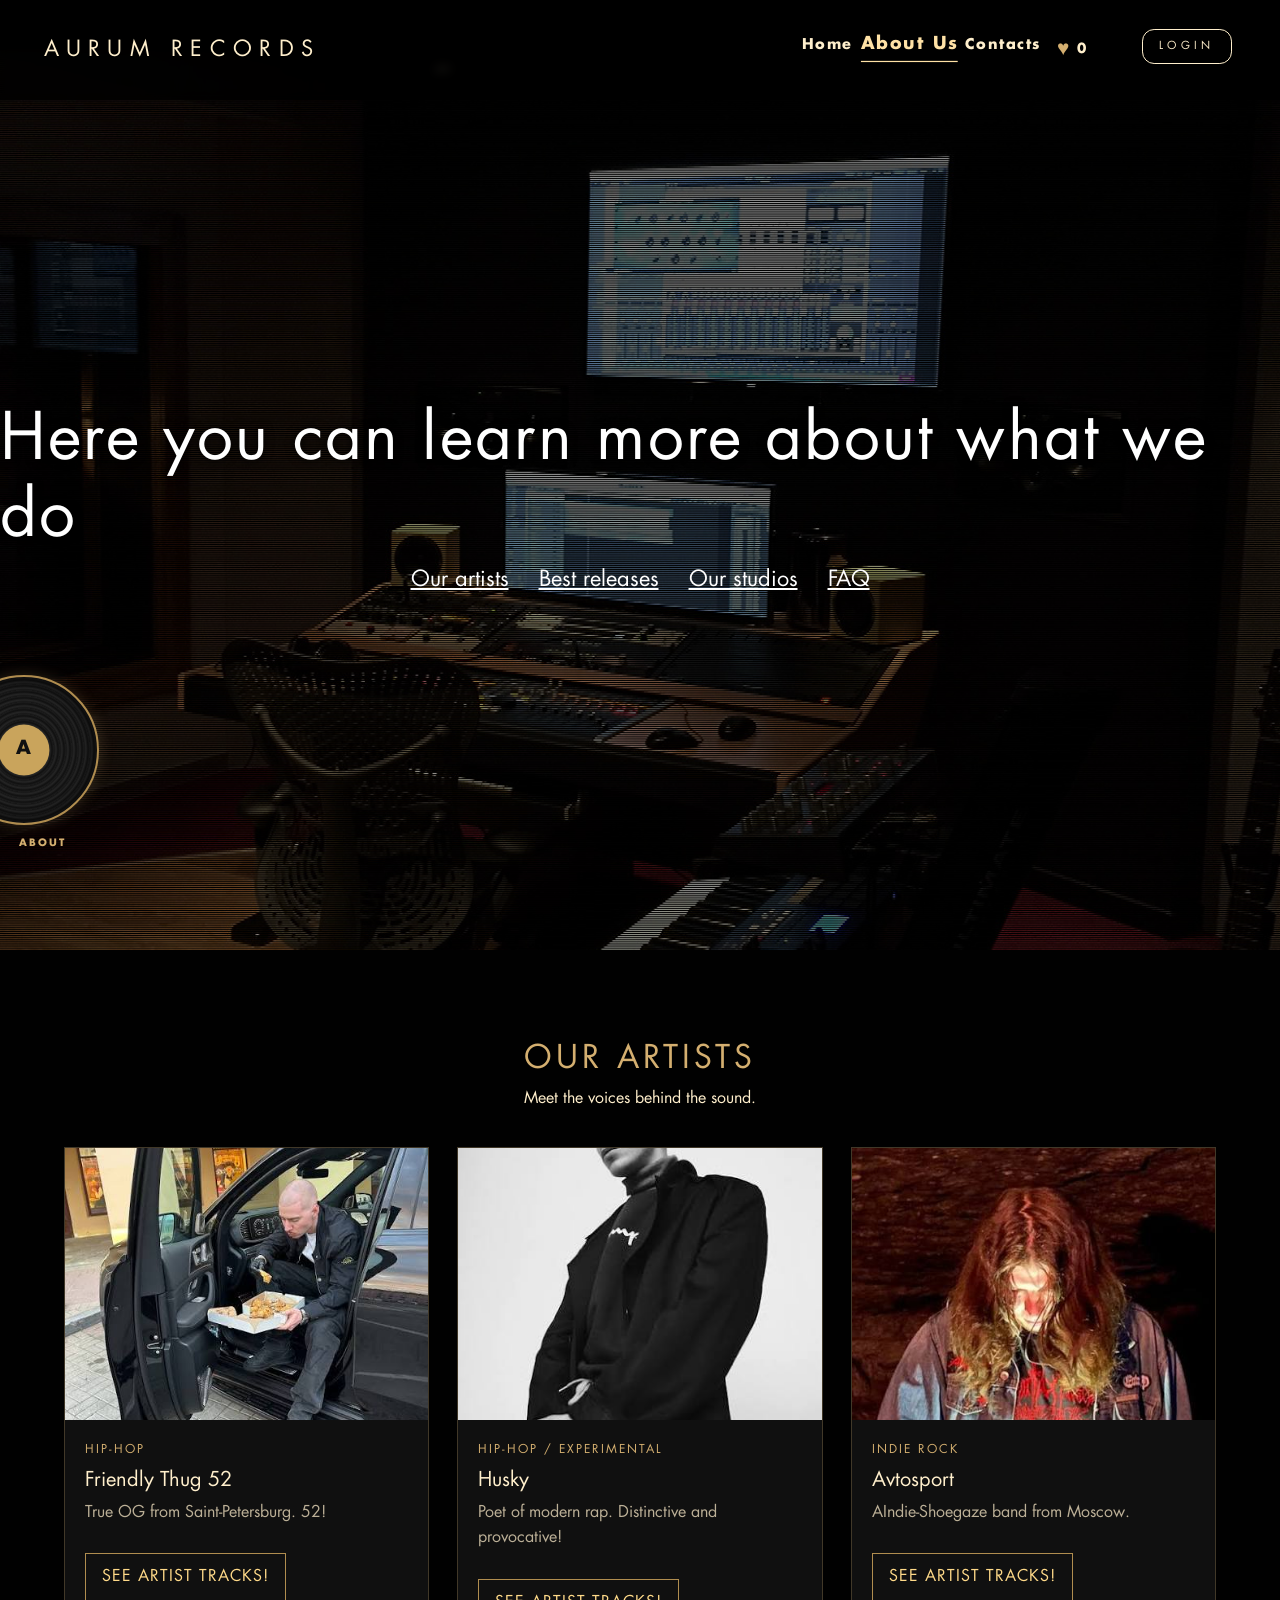
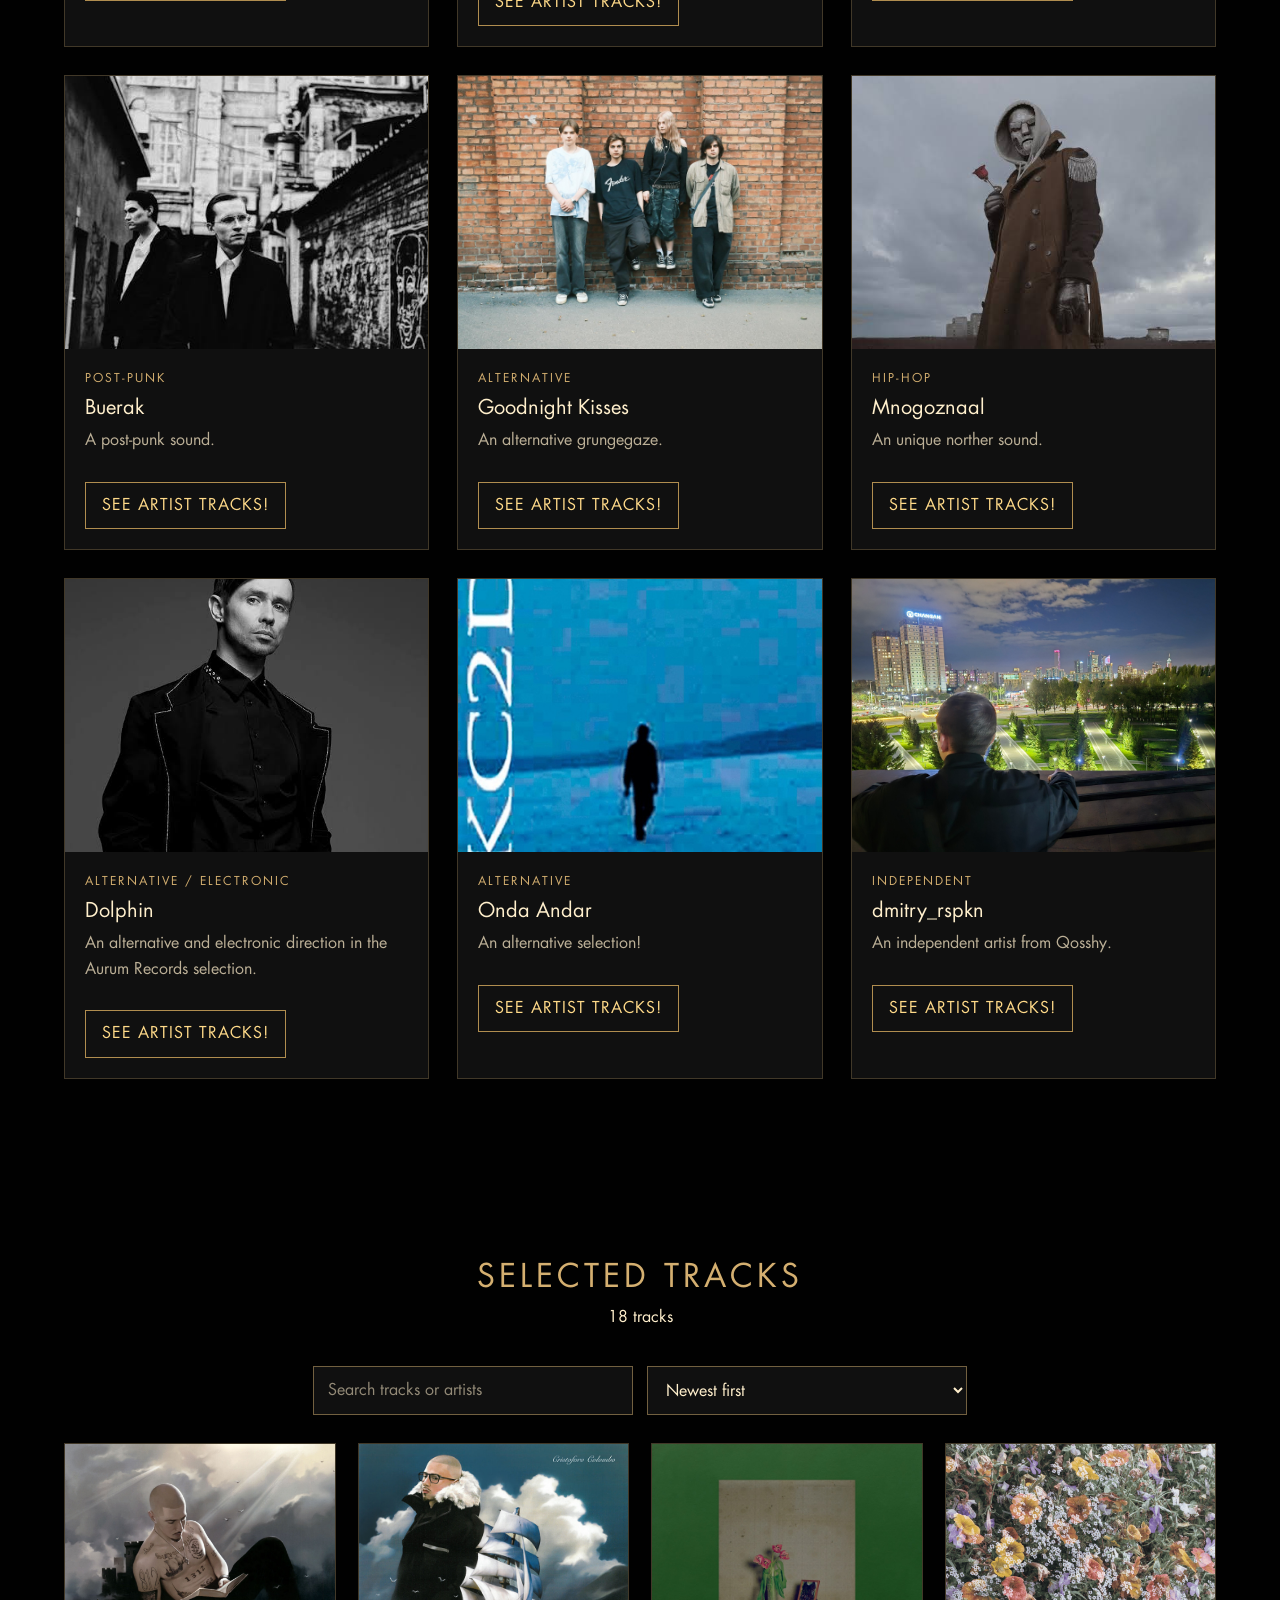
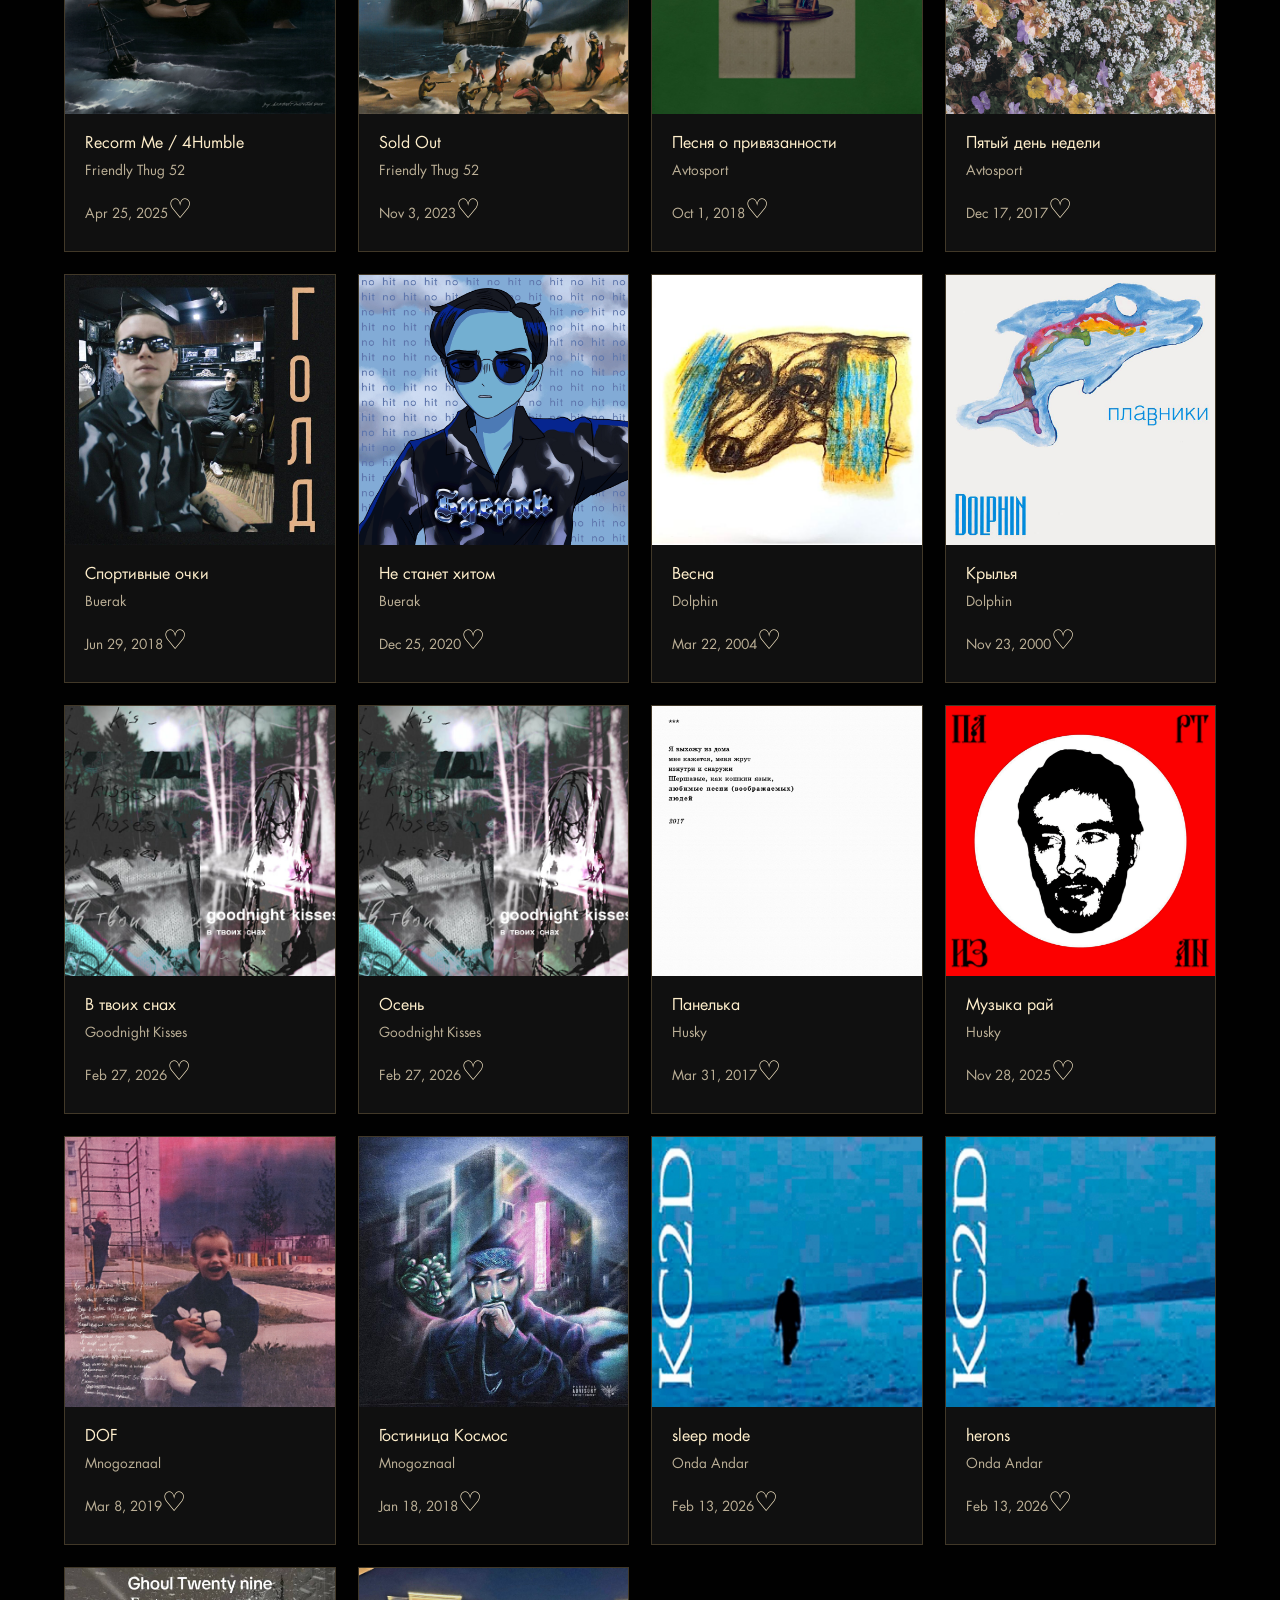
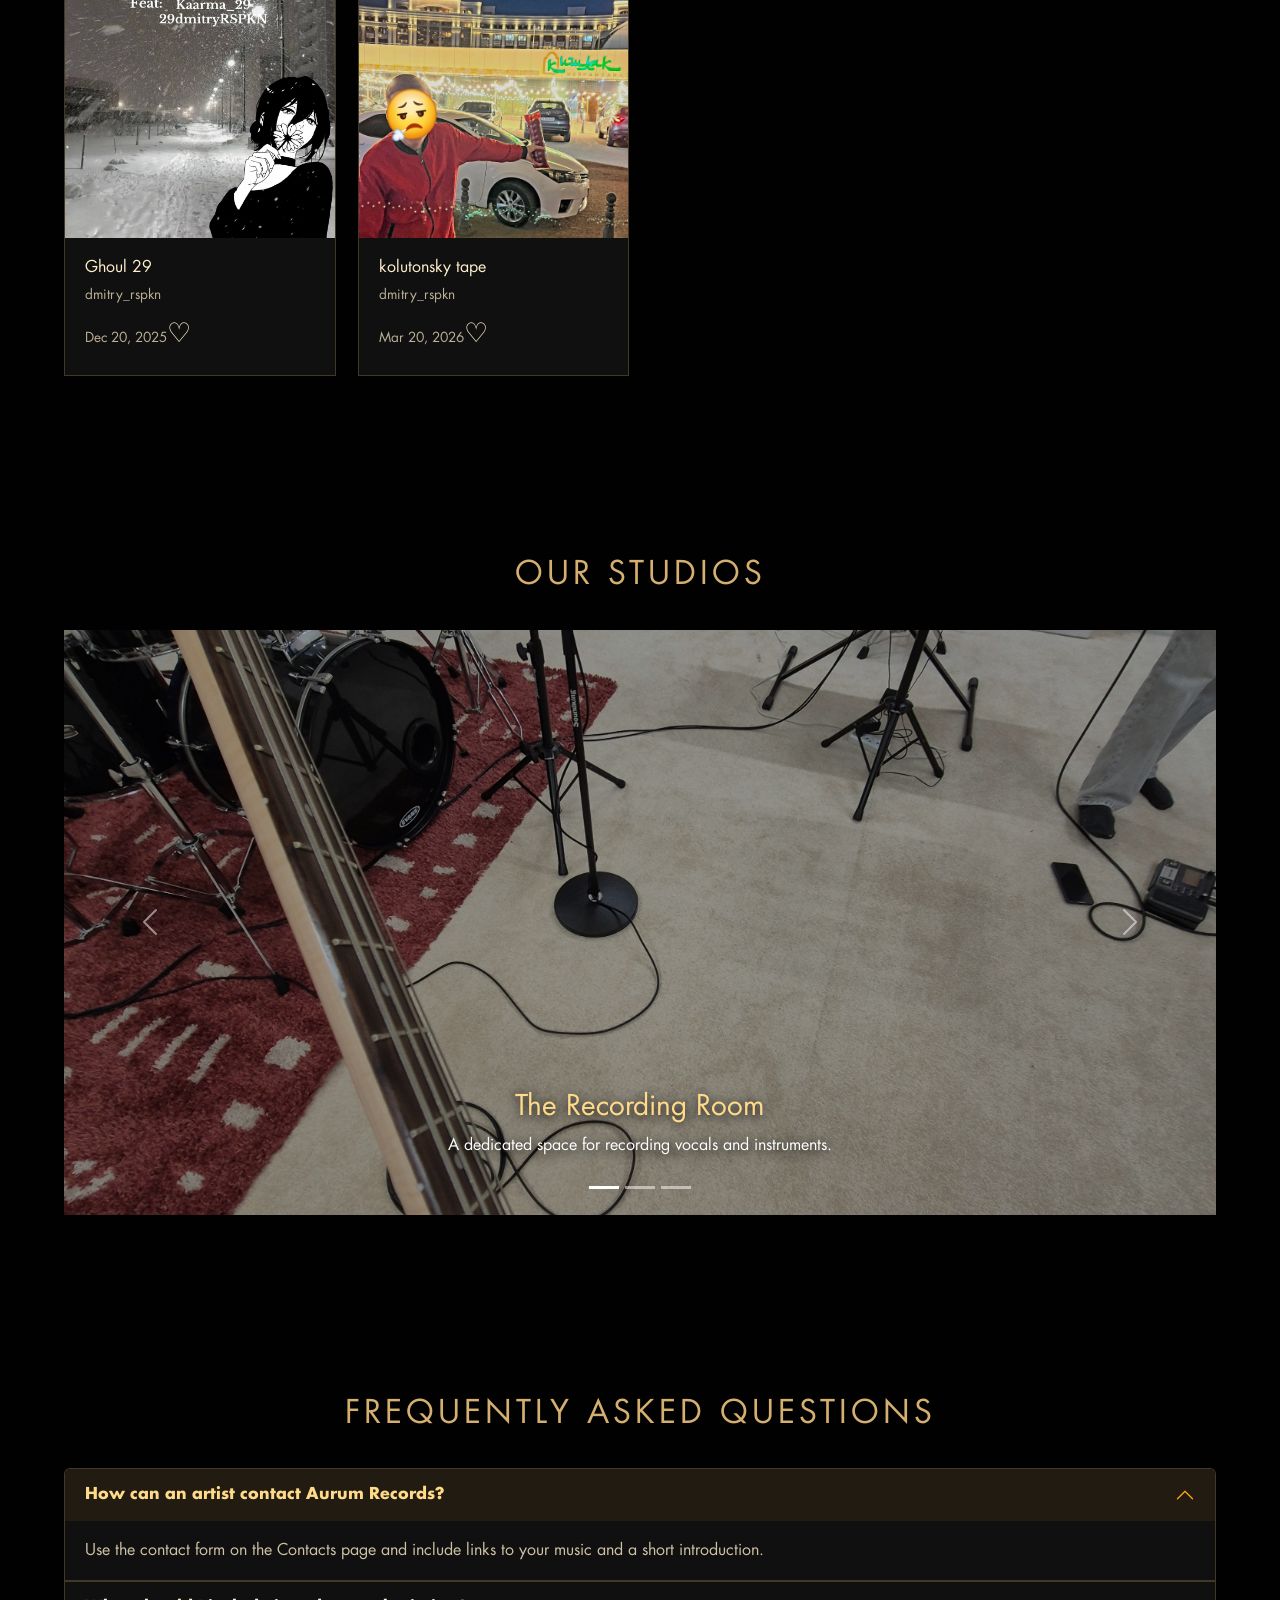
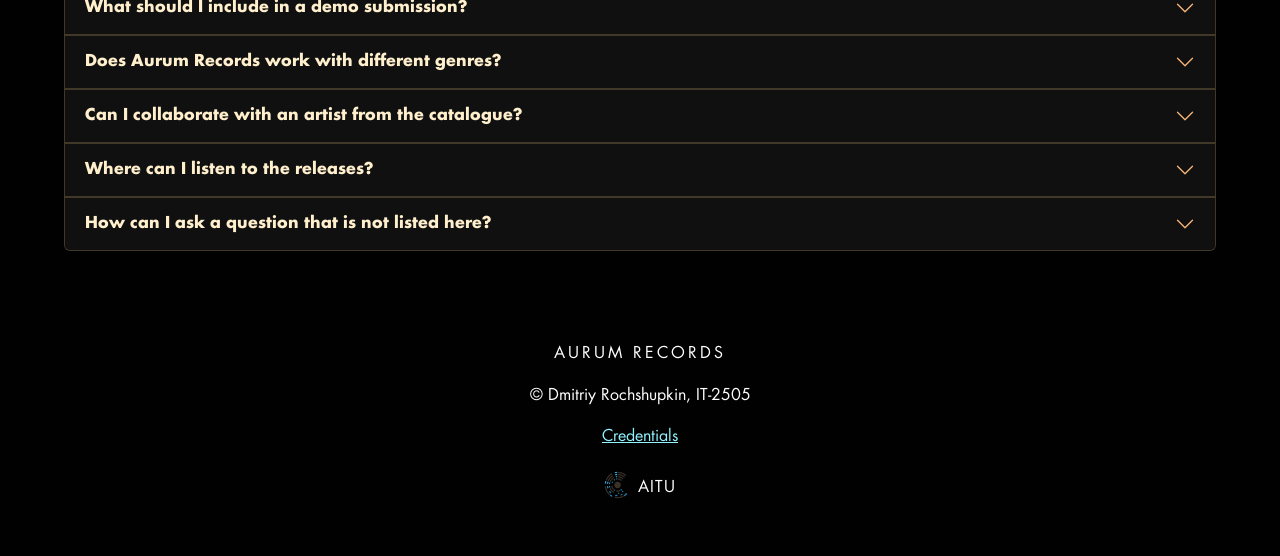
==== commit 97c409a3: "full endka" ====
--- a/about.html
+++ b/about.html
@@ -27,6 +27,18 @@
                 </li>
                 <li class="nav-item">
                     <a class="nav-link" href="contacts.html">Contacts</a>
+                </li>
+                <li class="nav-item">
+                    <button
+                            class="nav-link favorites-trigger"
+                            type="button"
+                            data-bs-toggle="modal"
+                            data-bs-target="#favoritesModal"
+                            aria-label="Open liked tracks">
+
+                        <span aria-hidden="true">♥</span>
+                        <span id="favoritesCount">0</span>
+                    </button>
                 </li>
                 <li class="nav-item navbar__login mx-5 my-1 text-uppercase px-2">
                     <a class="nav-link" href="login.html">Login</a>
@@ -118,8 +130,53 @@
             <p>AITU</p>
         </a>
     </footer>
+    <div
+            class="modal fade"
+            id="favoritesModal"
+            tabindex="-1"
+            aria-labelledby="favoritesModalTitle"
+            aria-hidden="true">
+
+        <div class="modal-dialog modal-dialog-centered modal-lg">
+
+            <div class="modal-content favorites-modal-content">
+
+                <div class="modal-header">
+                    <h2 class="modal-title" id="favoritesModalTitle">
+                        Your Liked Tracks
+                    </h2>
+
+                    <button
+                            type="button"
+                            class="btn-close"
+                            data-bs-dismiss="modal"
+                            aria-label="Close">
+                    </button>
+                </div>
+
+                <div class="modal-body">
+
+                    <div id="favoritesList" class="favorites-list">
+                    </div>
+
+                </div>
+
+                <div class="modal-footer">
+                    <button
+                            type="button"
+                            class="btn favorites-close-btn"
+                            data-bs-dismiss="modal">
+                        Close
+                    </button>
+                </div>
+
+            </div>
+        </div>
+    </div>
+
     <script src="js/index.js" defer></script>
     <script src="js/about.js" defer></script>
+    <script src="js/favorites.js"></script>
     <script src="https://cdn.jsdelivr.net/npm/bootstrap@5.3.3/dist/js/bootstrap.bundle.min.js"></script>
     <script src="https://code.jquery.com/jquery-3.7.1.min.js"></script>
 </body>
--- a/css/index_tmp.css
+++ b/css/index_tmp.css
@@ -306,6 +306,711 @@
     text-transform: uppercase;
 }
 
+.contacts-page {
+    position: relative;
+    min-height: 65vh;
+    padding: calc(var(--index) * 10) 30px
+    calc(var(--index) * 5);
+    display: flex;
+    flex-direction: column;
+    align-items: center;
+    justify-content: center;
+    gap: calc(var(--index) * 3);
+    color: #ffefcc;
+    overflow: hidden;
+}
+
+.contacts-page::before {
+    content: "";
+    position: absolute;
+    inset: 0;
+    background:
+            radial-gradient(
+                    ellipse at 50% 40%,
+                    rgba(212, 175, 112, .12),
+                    transparent 65%
+            );
+    pointer-events: none;
+}
+
+.contacts-page__title,
+.contacts-page__menu {
+    position: relative;
+    z-index: 1;
+    width: min(100%, 1000px);
+    text-align: center;
+}
+
+.contacts-page__title h1 {
+    font-size: clamp(32px, 4vw, 58px);
+    text-transform: uppercase;
+    letter-spacing: calc(var(--index) / 2);
+    color: #ffefcc;
+    text-shadow: 0 0 20px rgba(255, 239, 204, .35);
+    margin-bottom: 25px;
+}
+
+.contacts-page__title p {
+    max-width: 750px;
+    margin: 0 auto;
+    font-size: clamp(14px, 1.2vw, 18px);
+    letter-spacing: 1px;
+    line-height: 1.9;
+    color: #b9ad97;
+}
+
+.contacts-page__menu {
+    padding: 30px;
+    border: 1px solid rgba(212, 175, 112, .35);
+    border-radius: 12px;
+    background: rgba(212, 175, 112, .035);
+    box-shadow: 0 0 35px rgba(212, 175, 112, .05);
+}
+
+.contacts-page__menu-title {
+    font-size: clamp(19px, 2vw, 27px);
+    text-transform: uppercase;
+    letter-spacing: 2px;
+    color: #d4af70;
+    margin-bottom: 25px;
+}
+
+.contacts-page__menu-list {
+    list-style: none;
+    display: flex;
+    justify-content: center;
+    align-items: center;
+    flex-wrap: wrap;
+    gap: 15px 35px;
+    padding: 0;
+    margin: 0;
+}
+
+.contacts-page__menu-list-item a {
+    display: inline-block;
+    color: #ffefcc;
+    text-decoration: none;
+    font-size: 14px;
+    letter-spacing: 1px;
+    transition: color .25s, text-shadow .25s, transform .25s;
+}
+
+.contacts-page__menu-list-item a:hover {
+    color: #d4af70;
+    text-shadow: 0 0 12px rgba(212, 175, 112, .7);
+    transform: translateY(-3px);
+}
+
+.distribution,
+.join-section {
+    position: relative;
+    padding: 100px 30px;
+    color: #ffefcc;
+    background:
+            radial-gradient(
+                    ellipse at 50% 0%,
+                    rgba(212, 175, 112, .07),
+                    transparent 60%
+            );
+    scroll-margin-top: 100px;
+}
+
+.join-section {
+    border-top: 1px solid rgba(212, 175, 112, .2);
+}
+
+.distro-container,
+.join-container {
+    width: min(100%, 1050px);
+    margin: 0 auto;
+    padding: clamp(25px, 4vw, 55px);
+    border: 1px solid rgba(212, 175, 112, .35);
+    border-radius: 15px;
+    background: rgba(15, 14, 12, .85);
+    box-shadow:
+            0 0 45px rgba(212, 175, 112, .07),
+            inset 0 0 30px rgba(212, 175, 112, .025);
+}
+
+.distro-title,
+.join-title {
+    color: #ffefcc;
+    text-align: center;
+    text-transform: uppercase;
+    font-size: clamp(28px, 3vw, 42px);
+    letter-spacing: 5px;
+    text-shadow: 0 0 15px rgba(255, 239, 204, .2);
+    margin-bottom: 15px;
+}
+
+.distro-subtitle,
+.join-subtitle {
+    color: #a99e8a;
+    text-align: center;
+    font-size: 15px;
+    letter-spacing: 1px;
+    line-height: 1.8;
+    max-width: 700px;
+    margin: 0 auto 45px;
+}
+
+.distro-grid,
+.join-grid {
+    display: grid;
+    grid-template-columns: repeat(2, minmax(0, 1fr));
+    gap: 30px 25px;
+}
+
+.full-width {
+    grid-column: 1 / -1;
+}
+
+.form-group {
+    min-width: 0;
+    display: flex;
+    flex-direction: column;
+    gap: 10px;
+    text-transform: uppercase;
+    letter-spacing: 1.5px;
+    font-size: 13px;
+}
+
+.form-group label {
+    color: #d4af70;
+    line-height: 1.5;
+}
+
+.form-group input,
+.form-group select,
+.form-group textarea {
+    width: 100%;
+    min-width: 0;
+    padding: 13px 15px;
+    border: 1px solid rgba(212, 175, 112, .35);
+    border-radius: 7px;
+    outline: none;
+    background: rgba(255, 239, 204, .025);
+    color: #ffefcc;
+    font-family: inherit;
+    font-size: 14px;
+    letter-spacing: .5px;
+    transition:
+            border-color .25s,
+            box-shadow .25s,
+            background-color .25s;
+}
+
+.form-group input::placeholder,
+.form-group textarea::placeholder {
+    color: #827968;
+    opacity: 1;
+}
+
+.form-group input:focus,
+.form-group select:focus,
+.form-group textarea:focus {
+    border-color: #d4af70;
+    background: rgba(212, 175, 112, .045);
+    box-shadow: 0 0 12px rgba(212, 175, 112, .25);
+}
+
+.form-group select {
+    cursor: pointer;
+}
+
+.form-group select option {
+    color: #ffefcc;
+    background: #15130f;
+}
+
+.form-group textarea {
+    resize: vertical;
+    min-height: 110px;
+    line-height: 1.7;
+}
+
+.form-group input[type="file"] {
+    cursor: pointer;
+    padding: 10px;
+}
+
+.form-group input[type="file"]::file-selector-button {
+    border: 1px solid #d4af70;
+    border-radius: 5px;
+    padding: 8px 14px;
+    margin-right: 15px;
+    background: transparent;
+    color: #ffefcc;
+    font-family: inherit;
+    cursor: pointer;
+    transition: background .2s, color .2s;
+}
+
+.form-group input[type="file"]::file-selector-button:hover {
+    background: #d4af70;
+    color: #010101;
+}
+
+.checkbox-group {
+    display: flex;
+    flex-direction: row;
+    align-items: flex-start;
+    gap: 13px;
+}
+
+.checkbox-group input[type="checkbox"] {
+    appearance: none;
+    -webkit-appearance: none;
+    flex-shrink: 0;
+    width: 19px;
+    height: 19px;
+    margin-top: 2px;
+    padding: 0;
+    border: 1px solid #d4af70;
+    border-radius: 4px;
+    background: transparent;
+    cursor: pointer;
+    transition: background .2s, box-shadow .2s;
+}
+
+.checkbox-group input[type="checkbox"]:checked {
+    background: #d4af70;
+    box-shadow: 0 0 10px rgba(212, 175, 112, .4);
+}
+
+.checkbox-group input[type="checkbox"]:checked::after {
+    content: "✓";
+    display: block;
+    color: #010101;
+    font-size: 14px;
+    font-weight: bold;
+    text-align: center;
+    line-height: 17px;
+}
+
+.checkbox-group input[type="checkbox"]:focus-visible {
+    outline: 2px solid #ffefcc;
+    outline-offset: 4px;
+}
+
+.checkbox-group label {
+    color: #a99e8a;
+    font-size: 12px;
+    text-transform: none;
+    letter-spacing: .5px;
+    line-height: 1.7;
+    cursor: pointer;
+}
+
+.form-actions {
+    grid-column: 1 / -1;
+    display: flex;
+    justify-content: center;
+    margin-top: 10px;
+}
+
+.form-actions button {
+    width: min(100%, 350px);
+    padding: 14px 25px;
+    border: 1px solid #d4af70;
+    border-radius: 8px;
+    background: transparent;
+    color: #ffefcc;
+    font-family: inherit;
+    font-size: 13px;
+    letter-spacing: 3px;
+    text-transform: uppercase;
+    cursor: pointer;
+    transition:
+            color .25s,
+            background .25s,
+            box-shadow .25s,
+            transform .25s;
+}
+
+.form-actions button:hover {
+    color: #010101;
+    background: #d4af70;
+    box-shadow: 0 0 20px rgba(212, 175, 112, .4);
+    transform: translateY(-3px);
+}
+
+.form-actions button:active {
+    transform: scale(.98);
+}
+
+.form-actions button:disabled {
+    opacity: .5;
+    cursor: not-allowed;
+    transform: none;
+}
+
+.form-group input.is-invalid,
+.form-group select.is-invalid,
+.form-group textarea.is-invalid {
+    border-color: #ff5a4d;
+    box-shadow: 0 0 8px rgba(255, 90, 77, .3);
+    background-image: none;
+}
+
+.form-group input.is-invalid:focus,
+.form-group select.is-invalid:focus,
+.form-group textarea.is-invalid:focus {
+    border-color: #ff5a4d;
+    box-shadow: 0 0 12px rgba(255, 90, 77, .5);
+}
+
+.form-group .invalid-feedback {
+    display: block;
+    color: #ff7b6e;
+    font-size: 12px;
+    text-transform: none;
+    letter-spacing: normal;
+    line-height: 1.5;
+    margin-top: -3px;
+}
+
+.form-group .invalid-feedback:empty {
+    display: none;
+}
+
+.form-status,
+.form-success {
+    padding: 13px 16px;
+    border-radius: 8px;
+    text-align: center;
+    font-size: 14px;
+    letter-spacing: .5px;
+}
+
+.form-status:empty {
+    display: none;
+}
+
+.form-status--success,
+.form-success {
+    color: #d4af70;
+    border: 1px solid #d4af70;
+    background: rgba(212, 175, 112, .06);
+    box-shadow: 0 0 12px rgba(212, 175, 112, .12);
+}
+
+.contacts-page a:focus-visible,
+.form-group input:focus-visible,
+.form-group select:focus-visible,
+.form-group textarea:focus-visible,
+.form-actions button:focus-visible {
+    outline: 2px solid #ffefcc;
+    outline-offset: 4px;
+}
+
+.form-group input,
+.form-group select,
+.form-group textarea,
+.form-group .invalid-feedback {
+    scroll-margin-top: 120px;
+}
+
+.credentials {
+    display: flex;
+    flex-direction: column;
+    gap: 13px;
+    margin-top: 150px;
+    padding: 0 50px;
+    color: #ffefcc;
+    margin-bottom: 50px;
+    max-width: 100vw;
+}
+
+.credentials h1 {
+    letter-spacing: 2px;
+}
+
+.sources {
+    display: flex;
+    flex-direction: column;
+}
+
+.favorites-trigger {
+    display: flex;
+    align-items: center;
+    gap: 8px;
+    color: #ffefcc !important;
+    transition: color 0.2s ease;
+}
+
+.favorites-trigger:hover {
+    color: #d4af70 !important;
+}
+
+.favorites-trigger span:first-child {
+    color: #d4af70;
+    font-size: 1.3rem;
+}
+
+#favoritesCount {
+    font-size: 0.85rem;
+}
+
+
+.track-card__like {
+    background: transparent;
+    border: none;
+    color: #ffefcc;
+    font-size: 1.7rem;
+    cursor: pointer;
+    transition: color 0.2s ease, transform 0.2s ease;
+}
+
+.track-card__like:hover {
+    color: #d4af70;
+    transform: scale(1.15);
+}
+
+.track-card__like.is-liked {
+    color: #d4af70;
+}
+
+.favorites-modal-content {
+    background: #10100f;
+    color: #ffefcc;
+    border: 1px solid #b08d4f;
+    border-radius: 14px;
+}
+
+.favorites-modal-content .modal-header,
+.favorites-modal-content .modal-footer {
+    border-color: rgba(212, 175, 112, 0.25);
+}
+
+.favorites-modal-content .modal-title {
+    color: #d4af70;
+}
+
+.favorites-modal-content .btn-close {
+    filter: invert(1);
+}
+
+.favorites-list {
+    display: flex;
+    flex-direction: column;
+    gap: 15px;
+}
+
+.favorite-track {
+    display: flex;
+    align-items: center;
+    gap: 15px;
+    padding: 10px;
+    border: 1px solid rgba(212, 175, 112, 0.2);
+    border-radius: 10px;
+}
+
+.favorite-track img {
+    width: 65px;
+    height: 65px;
+    object-fit: cover;
+    border-radius: 7px;
+}
+
+.favorite-track__info {
+    flex: 1;
+    min-width: 0;
+}
+
+.favorite-track__info h3 {
+    font-size: 1rem;
+    margin: 0 0 5px;
+    color: #ffefcc;
+}
+
+.favorite-track__info p {
+    font-size: 0.85rem;
+    margin: 0;
+    color: #b08d4f;
+}
+
+.favorite-track__remove {
+    border: none;
+    background: transparent;
+    color: #d4af70;
+    font-size: 1.5rem;
+    cursor: pointer;
+    transition: transform 0.2s ease;
+}
+
+.favorite-track__remove:hover {
+    transform: scale(1.2);
+    color: #ffefcc;
+}
+
+.favorites-close-btn {
+    border: 1px solid #d4af70;
+    color: #ffefcc;
+}
+
+.favorites-close-btn:hover {
+    background: #d4af70;
+    color: #10100f;
+}
+
+@media (max-width: 576px) {
+    .favorite-track img {
+        width: 50px;
+        height: 50px;
+    }
+
+    .favorite-track__info h3 {
+        font-size: 0.9rem;
+    }
+}
+
+@media (prefers-reduced-motion: reduce) {
+    .favorites-trigger,
+    .track-card__like,
+    .favorite-track__remove {
+        transition: none;
+    }
+}
+
+
+@media (max-width: 800px) {
+    .contacts-page {
+        padding: 140px 25px 70px;
+        min-height: auto;
+    }
+
+    .contacts-page__menu {
+        padding: 25px 20px;
+    }
+
+    .contacts-page__menu-list {
+        flex-direction: column;
+        gap: 18px;
+    }
+
+    .distribution,
+    .join-section {
+        padding: 70px 20px;
+    }
+
+    .distro-container,
+    .join-container {
+        padding: 30px 25px;
+    }
+
+    .distro-title,
+    .join-title {
+        letter-spacing: 3px;
+    }
+
+    .distro-grid,
+    .join-grid {
+        gap: 25px 18px;
+    }
+
+    .form-group {
+        font-size: 12px;
+    }
+}
+
+@media (max-width: 576px) {
+    .contacts-page {
+        padding: 120px 18px 55px;
+        gap: 35px;
+    }
+
+    .contacts-page__title h1 {
+        font-size: 29px;
+        letter-spacing: 4px;
+    }
+
+    .contacts-page__title p {
+        font-size: 13px;
+        line-height: 1.8;
+    }
+
+    .contacts-page__menu {
+        padding: 22px 15px;
+    }
+
+    .contacts-page__menu-title {
+        font-size: 18px;
+        letter-spacing: 1px;
+    }
+
+    .contacts-page__menu-list-item a {
+        font-size: 12px;
+        text-align: center;
+    }
+
+    .distribution,
+    .join-section {
+        padding: 50px 15px;
+    }
+
+    .distro-container,
+    .join-container {
+        padding: 25px 18px;
+        border-radius: 10px;
+    }
+
+    .distro-title,
+    .join-title {
+        font-size: 25px;
+        letter-spacing: 2px;
+    }
+
+    .distro-subtitle,
+    .join-subtitle {
+        font-size: 13px;
+        margin-bottom: 30px;
+    }
+
+    .distro-grid,
+    .join-grid {
+        grid-template-columns: minmax(0, 1fr);
+        gap: 22px;
+    }
+
+    .full-width {
+        grid-column: auto;
+    }
+
+    .form-group {
+        font-size: 11px;
+        letter-spacing: 1px;
+    }
+
+    .form-group input,
+    .form-group select,
+    .form-group textarea {
+        font-size: 14px;
+        padding: 12px;
+    }
+
+    .form-actions button {
+        width: 100%;
+        font-size: 12px;
+        letter-spacing: 2px;
+    }
+
+    .checkbox-group label {
+        font-size: 11px;
+    }
+}
+
+@media (prefers-reduced-motion: reduce) {
+    .contacts-page *,
+    .distribution *,
+    .join-section * {
+        scroll-behavior: auto !important;
+        transition-duration: .01ms !important;
+        animation-duration: .01ms !important;
+    }
+}
+
+
 @media (width <= 800px) {
     .vinyl-navigation {
         display: none;
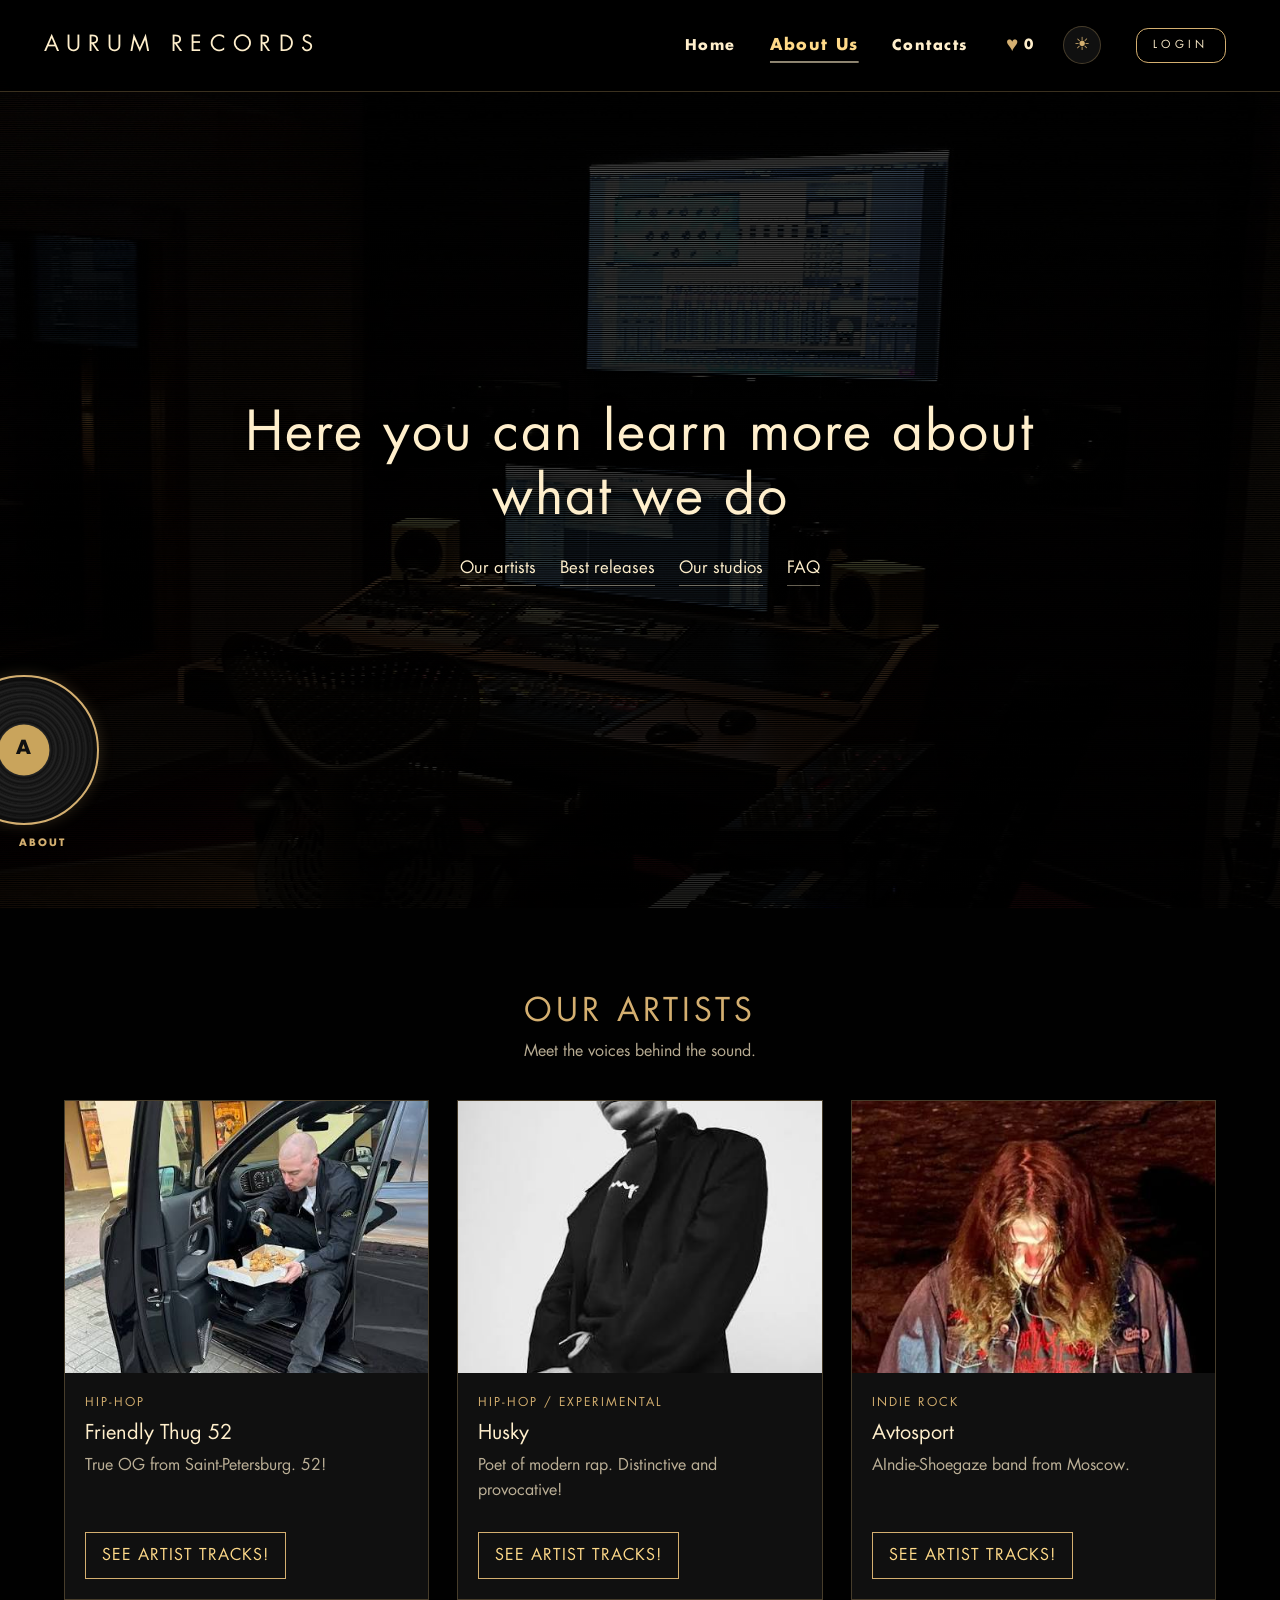
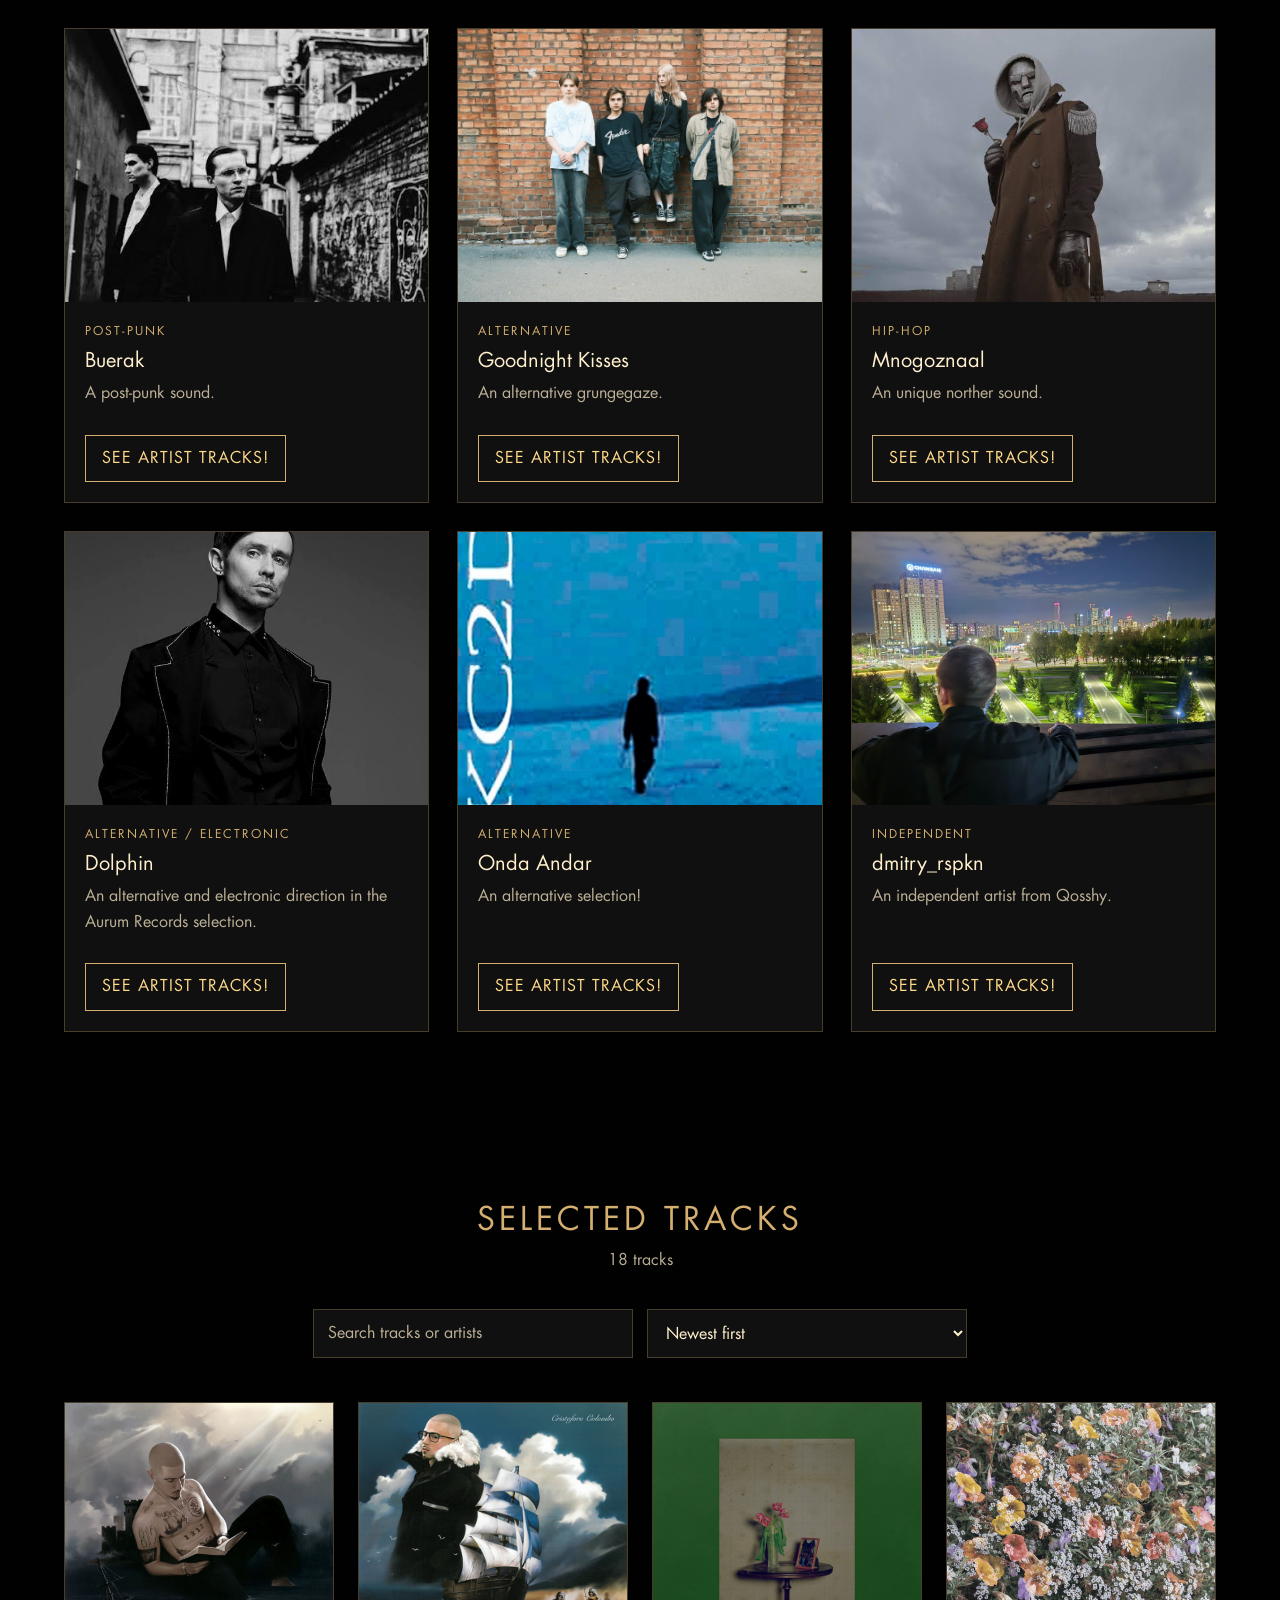
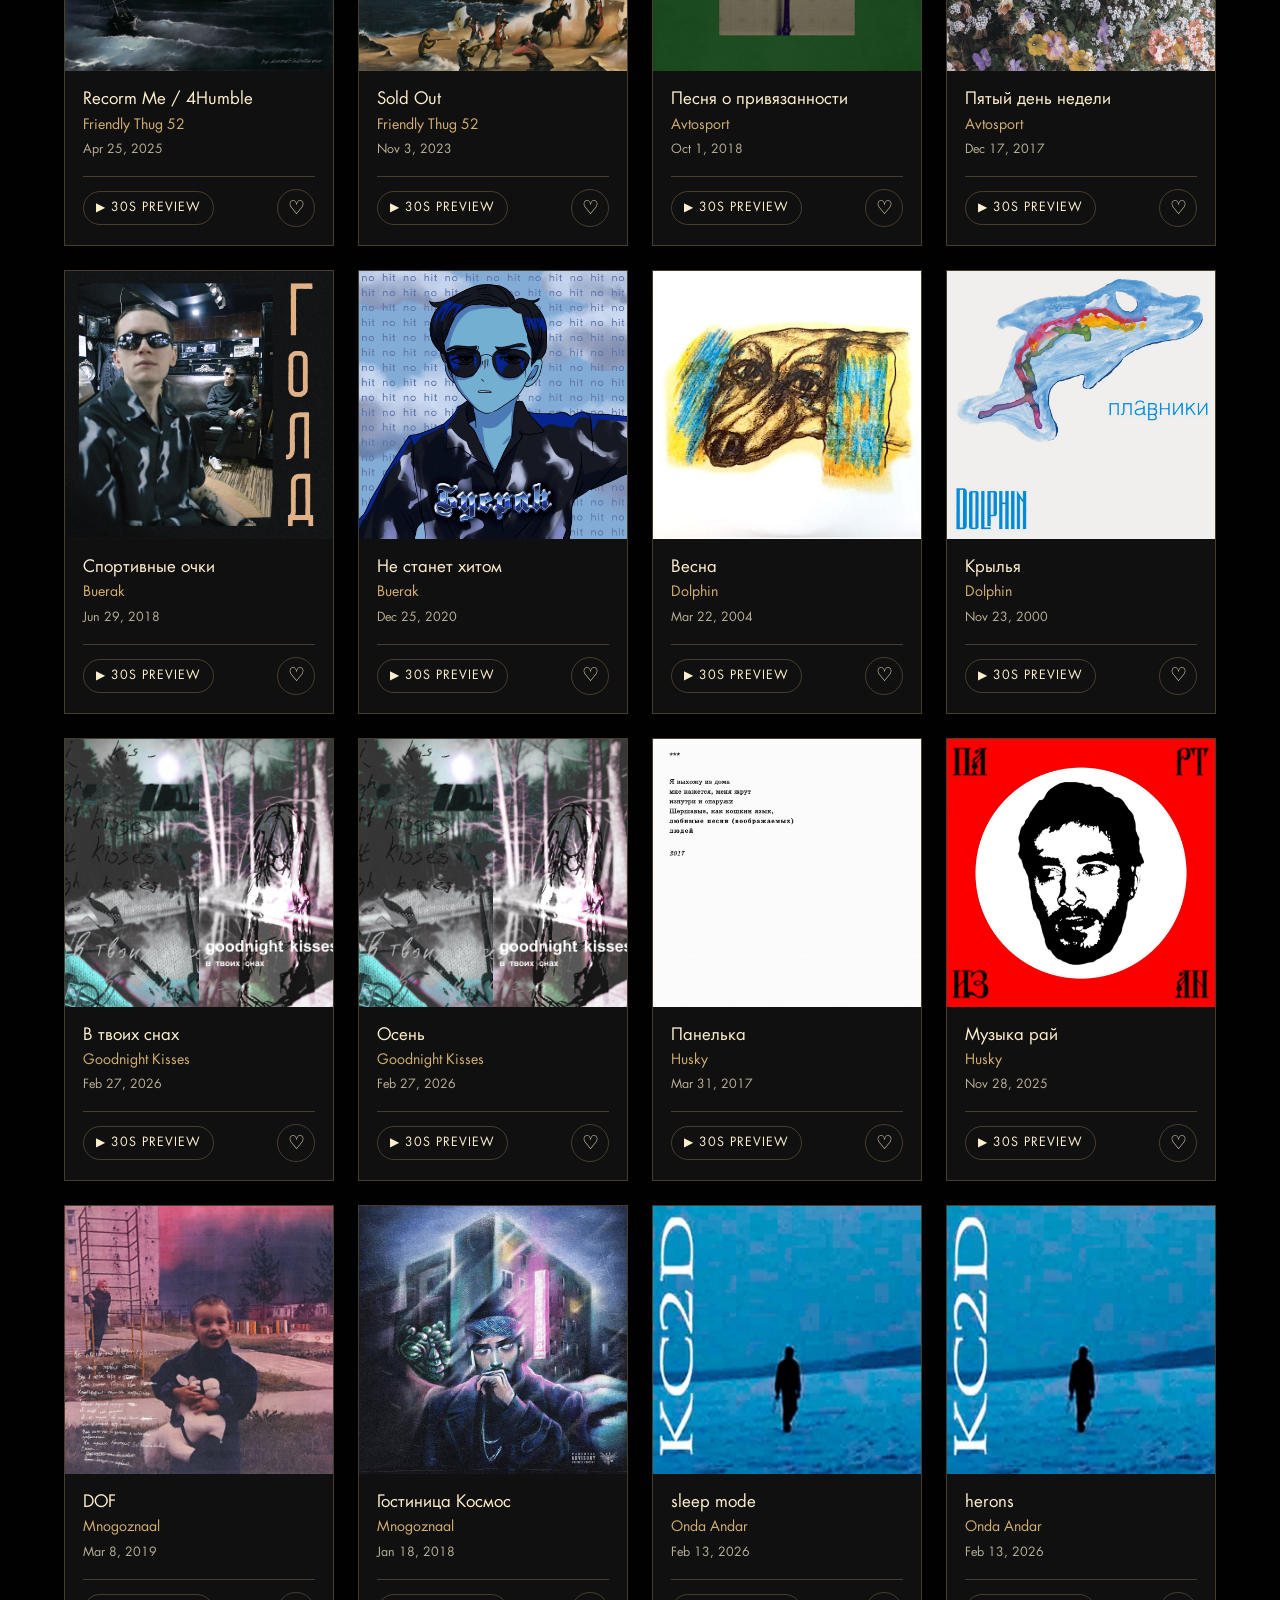
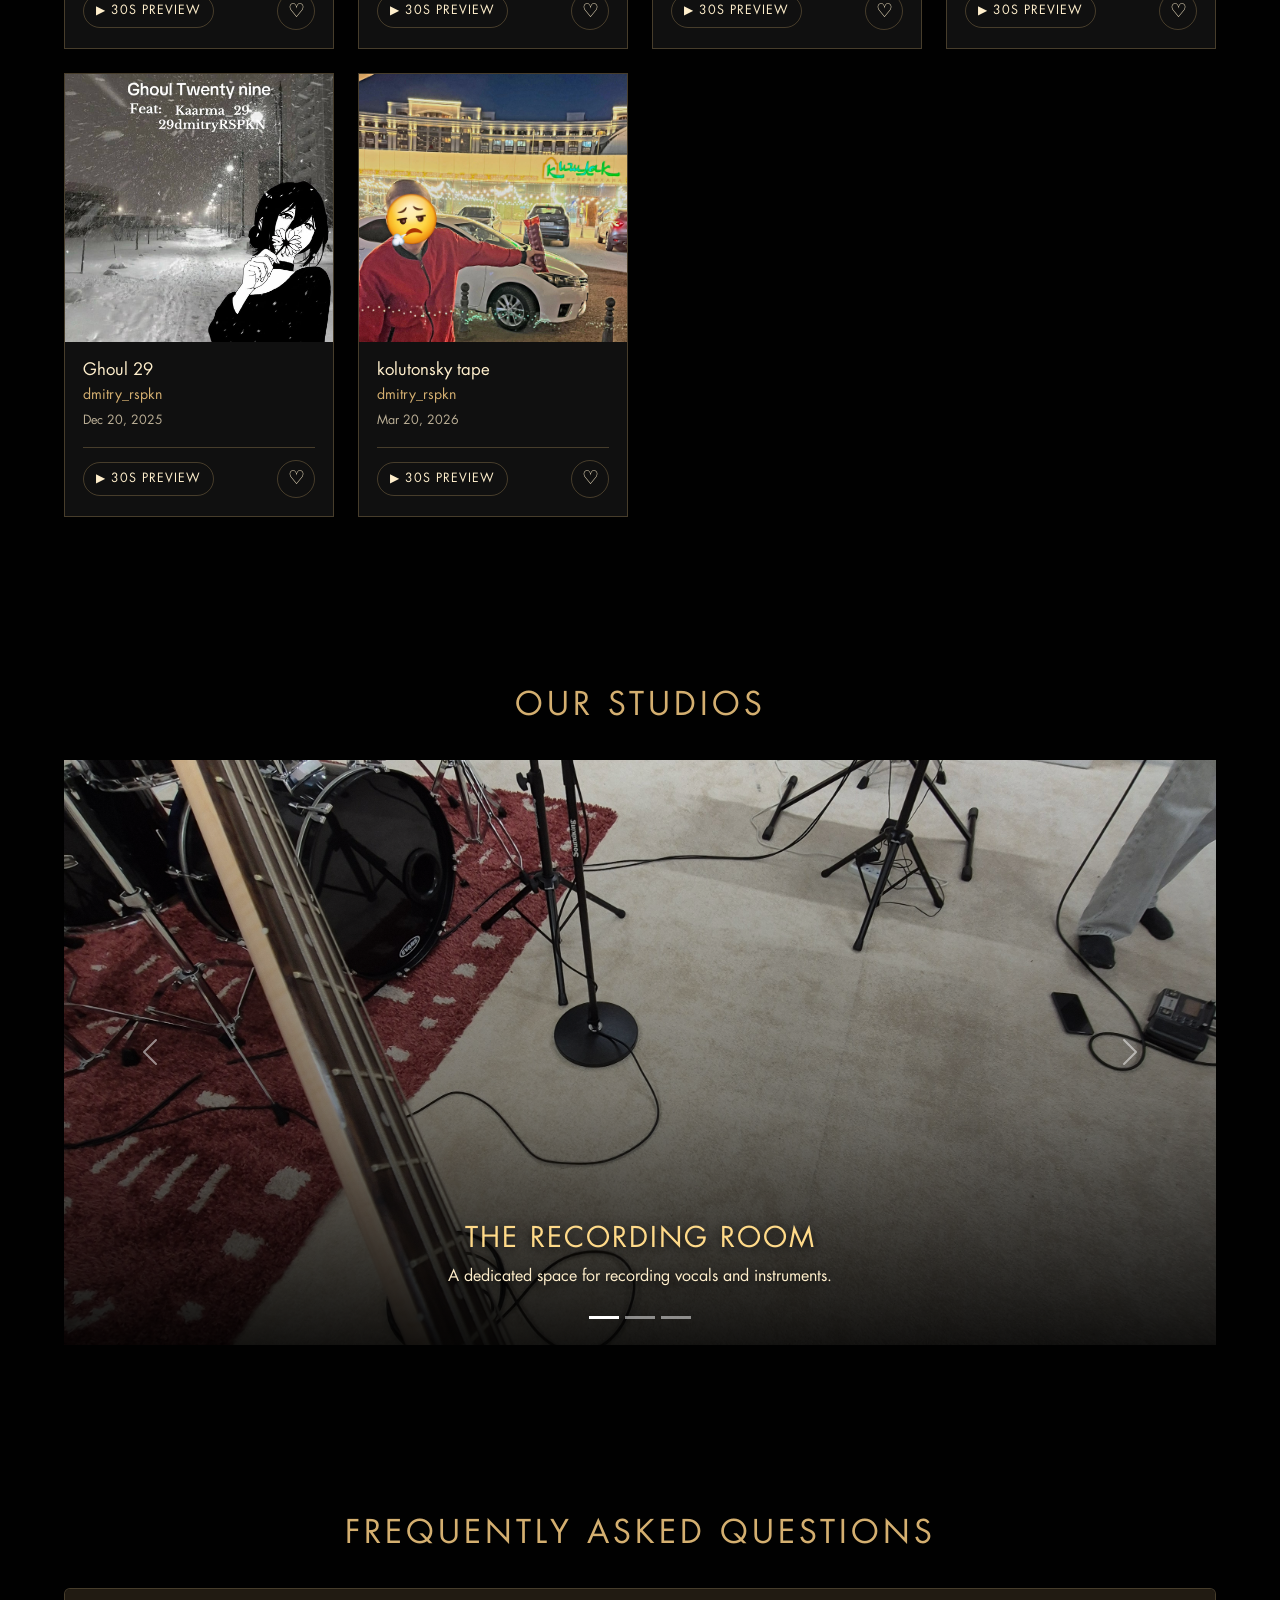
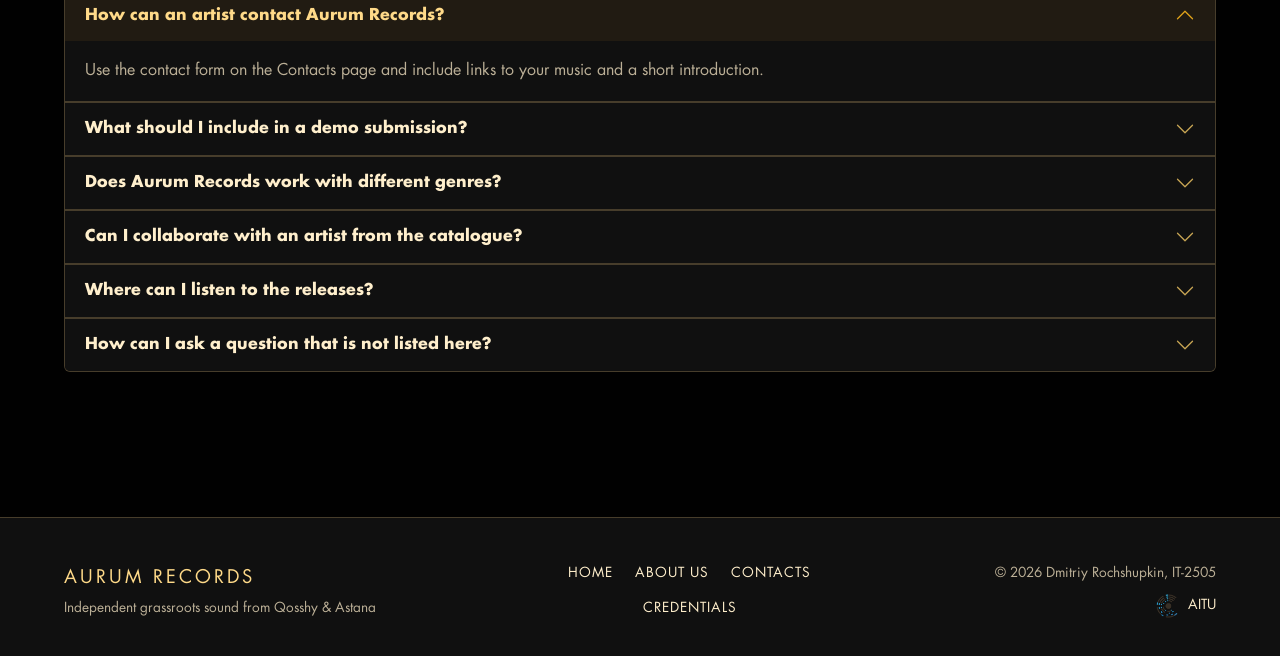
==== commit 987933e4: "final proj" ====
--- a/about.html
+++ b/about.html
@@ -7,59 +7,69 @@
     <link rel="stylesheet" href="css/index_tmp.css">
     <link rel="stylesheet" href="css/about.css">
     <link rel="shortcut icon" href="img/aurumicon.png" type="image/png">
-    <title>About</title>
+    <title>About | Aurum Records</title>
 </head>
 <body>
-    <nav class="navbar navbar-expand-lg fixed-top">
-        <a href="index.html" class="navbar-brand text-uppercase">Aurum Records</a>
-        <button class="navbar-toggler" type="button" data-bs-toggle="collapse"
-                data-bs-target="#navbarNav" aria-controls="navbarNav" aria-expanded="false"
-                aria-label="Toggle navigation">
-            <span class="navbar-toggler-icon"></span>
-        </button>
-        <div class="collapse navbar-collapse" id="navbarNav">
-            <ul class="navbar-nav ms-auto fw-bold">
-                <li class="nav-item">
-                    <a class="nav-link" href="index.html">Home</a>
-                </li>
-                <li class="nav-item active">
-                    <a class="nav-link" href="about.html">About Us</a>
-                </li>
-                <li class="nav-item">
-                    <a class="nav-link" href="contacts.html">Contacts</a>
-                </li>
-                <li class="nav-item">
-                    <button
-                            class="nav-link favorites-trigger"
-                            type="button"
-                            data-bs-toggle="modal"
-                            data-bs-target="#favoritesModal"
-                            aria-label="Open liked tracks">
+<nav class="navbar navbar-expand-lg fixed-top">
+    <a href="index.html" class="navbar-brand text-uppercase">Aurum Records</a>
+    <button class="navbar-toggler" type="button" data-bs-toggle="collapse"
+            data-bs-target="#navbarNav" aria-controls="navbarNav" aria-expanded="false"
+            aria-label="Toggle navigation">
+        <span class="navbar-toggler-icon"></span>
+    </button>
+    <div class="collapse navbar-collapse" id="navbarNav">
+        <ul class="navbar-nav ms-auto fw-bold align-items-lg-center">
+            <li class="nav-item">
+                <a class="nav-link" href="index.html">Home</a>
+            </li>
+            <li class="nav-item active">
+                <a class="nav-link" href="about.html" aria-current="page">About Us</a>
+            </li>
+            <li class="nav-item">
+                <a class="nav-link" href="contacts.html">Contacts</a>
+            </li>
+            <li class="nav-item">
+                <button
+                        class="nav-link favorites-trigger"
+                        type="button"
+                        data-bs-toggle="modal"
+                        data-bs-target="#favoritesModal"
+                        aria-label="Open liked tracks">
+                    <span aria-hidden="true">♥</span>
+                    <span id="favoritesCount">0</span>
+                </button>
+            </li>
+            <li class="nav-item">
+                <button
+                        class="theme-toggle"
+                        id="themeToggle"
+                        type="button"
+                        aria-label="Switch color theme"
+                        aria-pressed="false">
+                    <span class="theme-toggle__icon" aria-hidden="true">☀</span>
+                </button>
+            </li>
+            <li class="nav-item navbar__login ms-lg-4 my-1 text-uppercase px-2">
+                <a class="nav-link" href="login.html">Login</a>
+            </li>
+        </ul>
+    </div>
+</nav>
 
-                        <span aria-hidden="true">♥</span>
-                        <span id="favoritesCount">0</span>
-                    </button>
-                </li>
-                <li class="nav-item navbar__login mx-5 my-1 text-uppercase px-2">
-                    <a class="nav-link" href="login.html">Login</a>
-                </li>
-            </ul>
-        </div>
-    </nav>
-    <div class="vinyl-navigation" id="vinylNavigation">
-        <div class="vinyl-record" id="vinylRecord">
-            <div class="vinyl-label" id="vinylLabel">
-                <span>A</span>
-            </div>
-        </div>
-
-        <div class="vinyl-section" id="vinylSection">
-            HOME
+<div class="vinyl-navigation" id="vinylNavigation">
+    <div class="vinyl-record" id="vinylRecord">
+        <div class="vinyl-label" id="vinylLabel">
+            <span>A</span>
         </div>
     </div>
+    <div class="vinyl-section" id="vinylSection">
+        HOME
+    </div>
+</div>
 
-    <main class="about-main">
-        <section class="about-header" data-title="ABOUT" style="background-image: url('img/studio.jpg')">
+<main class="about-main">
+    <section class="about-header" data-title="ABOUT">
+        <div class="about-header__overlay">
             <h1 class="about-header__title">Here you can learn more about what we do</h1>
             <div class="about-header__navigation">
                 <a href="#artists">Our artists</a>
@@ -67,117 +77,106 @@
                 <a href="#studios">Our studios</a>
                 <a href="#faq">FAQ</a>
             </div>
-        </section>
+        </div>
+    </section>
 
-        <section class="artists" id="artists" data-title="ARTISTS">
-            <div class="artists__header">
-                <h2>Our Artists</h2>
-                <p>Meet the voices behind the sound.</p>
-            </div>
+    <p id="aboutStatus" hidden role="status"></p>
 
-            <div class="artists-grid" id="artistsGrid">
+    <section class="artists" id="artists" data-title="ARTISTS">
+        <div class="artists__header">
+            <h2>Our Artists</h2>
+            <p>Meet the voices behind the sound.</p>
+        </div>
+        <div class="artists-grid" id="artistsGrid"></div>
+    </section>
 
-            </div>
-        </section>
+    <section class="releases" id="releases" data-title="RELEASES">
+        <div class="releases__header">
+            <h2>Selected Tracks</h2>
+            <p id="tracksCount">0 tracks</p>
+        </div>
+        <div class="releases__controls">
+            <input class="track-search" id="trackSearch" type="search"
+                   placeholder="Search tracks or artists" aria-label="Search tracks or artists">
+            <select class="track-sort" id="trackSort" aria-label="Sort tracks by release date">
+                <option value="newest">Newest first</option>
+                <option value="oldest">Oldest first</option>
+            </select>
+        </div>
+        <div class="tracks-status-bar" id="tracksStatusBar">
+            <p class="tracks-status" id="tracksStatus" aria-live="polite"></p>
+            <button type="button" class="back-to-artist-btn" id="backToArtistBtn" hidden>
+                &larr; Back to artist
+            </button>
+        </div>
+        <div class="tracks-grid" id="tracksGrid"></div>
+    </section>
 
-        <section class="releases" id="releases" data-title="RELEASES">
-            <div class="releases__header">
-                <h2>Selected Tracks</h2>
-                <p id="tracksCount">0 tracks</p>
-            </div>
-            <div class="releases__controls">
-                <input class="track-search" id="trackSearch" type="search"
-                       placeholder="Search tracks or artists" aria-label="Search tracks or artists">
-                <select class="track-sort" id="trackSort" aria-label="Sort tracks by release date">
-                    <option value="newest">Newest first</option>
-                    <option value="oldest">Oldest first</option>
-                </select>
-            </div>
-            <p class="tracks-status" id="tracksStatus" aria-live="polite"></p>
-            <div class="tracks-grid" id="tracksGrid"></div>
-        </section>
+    <section class="studios" id="studios" data-title="STUDIOS">
+        <div class="studios__header"><h2>Our Studios</h2></div>
+        <div id="studiosCarousel" class="carousel slide" data-bs-ride="false">
+            <div class="carousel-indicators" id="studiosCarouselIndicators"></div>
+            <div class="carousel-inner" id="studiosCarouselContent"></div>
+            <button class="carousel-control-prev" type="button" data-bs-target="#studiosCarousel" data-bs-slide="prev" aria-label="Previous studio">
+                <span class="carousel-control-prev-icon" aria-hidden="true"></span>
+            </button>
+            <button class="carousel-control-next" type="button" data-bs-target="#studiosCarousel" data-bs-slide="next" aria-label="Next studio">
+                <span class="carousel-control-next-icon" aria-hidden="true"></span>
+            </button>
+        </div>
+    </section>
 
-        <section class="studios" id="studios" data-title="STUDIOS">
-            <div class="studios__header"><h2>Our Studios</h2></div>
-            <div id="studiosCarousel" class="carousel slide" data-bs-ride="false">
-                <div class="carousel-indicators" id="studiosCarouselIndicators"></div>
-                <div class="carousel-inner" id="studiosCarouselContent"></div>
-                <button class="carousel-control-prev" type="button" data-bs-target="#studiosCarousel" data-bs-slide="prev" aria-label="Previous studio">
-                    <span class="carousel-control-prev-icon" aria-hidden="true"></span>
-                </button>
-                <button class="carousel-control-next" type="button" data-bs-target="#studiosCarousel" data-bs-slide="next" aria-label="Next studio">
-                    <span class="carousel-control-next-icon" aria-hidden="true"></span>
-                </button>
-            </div>
-        </section>
+    <section class="faq" id="faq" data-title="FAQ">
+        <div class="faq__header"><h2>Frequently Asked Questions</h2></div>
+        <div class="accordion" id="faqAccordion"></div>
+    </section>
+</main>
 
-        <section class="faq" id="faq" data-title="FAQ">
-            <div class="faq__header"><h2>Frequently Asked Questions</h2></div>
-            <div class="accordion" id="faqAccordion"></div>
-        </section>
-    </main>
-
-    <footer class="footer">
-        <div class="logo">
-            <p>AURUM RECORDS</p>
+<footer class="footer">
+    <div class="footer__inner">
+        <div class="footer__brand">
+            <p class="logo">AURUM RECORDS</p>
+            <p class="footer__tagline">Independent grassroots sound from Qosshy &amp; Astana</p>
         </div>
-        <div class="author">
-            <p>&copy; Dmitriy Rochshupkin, IT-2505</p>
+        <div class="footer__links">
+            <a href="index.html">Home</a>
+            <a href="about.html">About Us</a>
+            <a href="contacts.html">Contacts</a>
             <a href="credentials.html">Credentials</a>
         </div>
-        <a class="aitu" href="https://astanait.edu.kz/ru" target="_blank">
-            <img src="img/aitu_logo.png" alt="">
-            <p>AITU</p>
-        </a>
-    </footer>
-    <div
-            class="modal fade"
-            id="favoritesModal"
-            tabindex="-1"
-            aria-labelledby="favoritesModalTitle"
-            aria-hidden="true">
+        <div class="footer__meta">
+            <p>&copy; 2026 Dmitriy Rochshupkin, IT-2505</p>
+            <a class="aitu" href="https://astanait.edu.kz/ru" target="_blank" rel="noopener noreferrer">
+                <img src="img/aitu_logo.png" alt="Astana IT University logo">
+                <span>AITU</span>
+            </a>
+        </div>
+    </div>
+</footer>
 
-        <div class="modal-dialog modal-dialog-centered modal-lg">
-
-            <div class="modal-content favorites-modal-content">
-
-                <div class="modal-header">
-                    <h2 class="modal-title" id="favoritesModalTitle">
-                        Your Liked Tracks
-                    </h2>
-
-                    <button
-                            type="button"
-                            class="btn-close"
-                            data-bs-dismiss="modal"
-                            aria-label="Close">
-                    </button>
-                </div>
-
-                <div class="modal-body">
-
-                    <div id="favoritesList" class="favorites-list">
-                    </div>
-
-                </div>
-
-                <div class="modal-footer">
-                    <button
-                            type="button"
-                            class="btn favorites-close-btn"
-                            data-bs-dismiss="modal">
-                        Close
-                    </button>
-                </div>
-
+<div class="modal fade" id="favoritesModal" tabindex="-1" aria-labelledby="favoritesModalTitle" aria-hidden="true">
+    <div class="modal-dialog modal-dialog-centered modal-lg">
+        <div class="modal-content favorites-modal-content">
+            <div class="modal-header">
+                <h2 class="modal-title" id="favoritesModalTitle">Your Liked Tracks</h2>
+                <button type="button" class="btn-close" data-bs-dismiss="modal" aria-label="Close"></button>
+            </div>
+            <div class="modal-body">
+                <p class="favorites-summary" id="favoritesSummary"></p>
+                <div id="favoritesList" class="favorites-list"></div>
+            </div>
+            <div class="modal-footer justify-content-between">
+                <button type="button" class="btn favorites-clear-btn" id="clearFavoritesBtn">Clear all</button>
+                <button type="button" class="btn favorites-close-btn" data-bs-dismiss="modal">Close</button>
             </div>
         </div>
     </div>
+</div>
 
-    <script src="js/index.js" defer></script>
-    <script src="js/about.js" defer></script>
-    <script src="js/favorites.js"></script>
-    <script src="https://cdn.jsdelivr.net/npm/bootstrap@5.3.3/dist/js/bootstrap.bundle.min.js"></script>
-    <script src="https://code.jquery.com/jquery-3.7.1.min.js"></script>
+<script src="https://code.jquery.com/jquery-3.7.1.min.js"></script>
+<script src="https://cdn.jsdelivr.net/npm/bootstrap@5.3.8/dist/js/bootstrap.bundle.min.js"></script>
+<script src="js/index.js"></script>
+<script src="js/favorites.js"></script>
+<script src="js/about.js"></script>
 </body>
 </html>
--- a/css/index_tmp.css
+++ b/css/index_tmp.css
@@ -6,6 +6,31 @@
 
 :root {
     --index: calc(1vw + 1vh);
+    --bg-main: #010101;
+    --bg-surface: #101010;
+    --bg-surface-active: #211b12;
+    --bg-navbar: rgba(0, 0, 0, 0.85);
+    --text-main: #ffefcc;
+    --text-muted: rgba(255, 239, 204, 0.72);
+    --gold-accent: #d4af70;
+    --gold-bright: #ffda89;
+    --border-gold: rgba(212, 175, 112, 0.28);
+    --btn-hover-text: #080808;
+    --shadow-card: rgba(0, 0, 0, 0.45);
+}
+
+[data-theme="light"] {
+    --bg-main: #f6f2e9;
+    --bg-surface: #fffdf8;
+    --bg-surface-active: #efe5d1;
+    --bg-navbar: rgba(246, 242, 233, 0.92);
+    --text-main: #1b1711;
+    --text-muted: #594f40;
+    --gold-accent: #8c6623;
+    --gold-bright: #6e4e15;
+    --border-gold: rgba(140, 102, 35, 0.35);
+    --btn-hover-text: #fffdf8;
+    --shadow-card: rgba(27, 23, 17, 0.12);
 }
 
 @font-face {
@@ -25,10 +50,11 @@
 }
 
 body {
-    background: #010101;
-    color: #fff;
+    background: var(--bg-main);
+    color: var(--text-main);
     font-family: 'Futura SuperXP', sans-serif;
     line-height: 1.6;
+    transition: background-color 0.25s ease, color 0.25s ease;
 }
 
 .main-header {
@@ -44,6 +70,11 @@
     background-image: url('../img/border_dark.png');
     background-size: cover;
     bottom: calc(var(--index) * -7);
+    pointer-events: none;
+}
+
+[data-theme="light"] .main-header::after {
+    opacity: 0.2;
 }
 
 .layers {
@@ -52,6 +83,7 @@
     align-items: center;
     overflow: hidden;
     position: relative;
+    background: var(--bg-main);
 }
 
 .layer {
@@ -65,16 +97,31 @@
 }
 
 .layers__base {
-    transform: translate3d(0, calc(var(--scrollTop) / 1.6), 0);
+    background-image: url('../img/zadumalsa_total_black.png');
+    transform: translate3d(0, calc(var(--scrollTop, 0px) / 1.6), 0);
     z-index: 0;
 }
 
 .layers__middle {
-    transform: translate3d(0, calc(var(--scrollTop) / 2.5), 0);
+    background-image: url('../img/zadumalsa_dark_theme.png');
+    transform: translate3d(0, calc(var(--scrollTop, 0px) / 2.5), 0);
 }
 
 .layers__front {
-    transform: translate3d(0, calc(var(--scrollTop) / 5.7), 0);
+    background-image: url('../img/zadumalsa_golden.png');
+    transform: translate3d(0, calc(var(--scrollTop, 0px) / 5.7), 0);
+}
+
+[data-theme="light"] .layers__base {
+    background-image: url('../img/aurum_header_white_background.png');
+}
+
+[data-theme="light"] .layers__middle {
+    background-image: url('../img/zadumalsa_white_theme.png');
+}
+
+[data-theme="light"] .layers__front {
+    background-image: url('../img/zadumalsa_golden_white_theme.png');
 }
 
 .layers__title {
@@ -89,10 +136,10 @@
 
 .layers__header {
     z-index: 1;
-    transform: translate3d(0, calc(var(--scrollTop) / 2), 0);
+    transform: translate3d(0, calc(var(--scrollTop, 0px) / 2), 0);
     text-transform: uppercase;
     padding-left: 30px;
-    color: #ffefcc;
+    color: var(--text-main);
     will-change: transform;
     animation: headerAppearing 2s forwards .5s;
 }
@@ -107,14 +154,21 @@
 }
 
 .main-article {
-    --main-article-transform: translate3d(0, calc(var(--scrollTop) / -15), 0);
+    --main-article-transform: translate3d(0, calc(var(--scrollTop, 0px) / -15), 0);
     min-height: 100vh;
+    background-image: url('../img/zoloto_luna.jpeg');
     background-size: cover;
     background-position: center;
-    color: #ffefcc;
+    color: var(--text-main);
     display: flex;
     justify-content: center;
     align-items: center;
+}
+
+[data-theme="light"] .main-article {
+    background-image: none;
+    background-color: var(--bg-main);
+    border-bottom: 1px solid var(--border-gold);
 }
 
 .main-article__header {
@@ -126,7 +180,7 @@
 }
 
 .main-article__paragraph {
-    max-width: 400px;
+    max-width: 440px;
     transform: var(--main-article-transform);
     font-size: calc(var(--index) / 1.6);
     will-change: transform;
@@ -134,10 +188,11 @@
 }
 
 .navbar {
-    padding-left: calc(var(--index) * 2);
-    background: rgba(0, 0, 0, 0.8);
-    height: 100px;
-    backdrop-filter: blur(5px);
+    padding: 0 calc(var(--index) * 2);
+    background: var(--bg-navbar);
+    height: 92px;
+    backdrop-filter: blur(8px);
+    border-bottom: 1px solid var(--border-gold);
 }
 
 .navbar-brand {
@@ -146,7 +201,7 @@
 }
 
 .navbar a {
-    color: #ffefcc !important;
+    color: var(--text-main) !important;
 }
 
 .nav-item {
@@ -154,99 +209,300 @@
     letter-spacing: calc(var(--index) / 15);
     will-change: transform, text-shadow;
     transition: transform .2s, text-shadow .2s;
+    margin: 0 calc(var(--index) / 2);
 }
 
 .nav-item.active {
     text-decoration: underline;
     text-underline-offset: 10px;
-    transform: scale(1.2);
-    color: #ffe2a6
-}
-
-.nav-item.active .nav-link{
-    color: #ffe2a6 !important;
+    transform: scale(1.1);
+}
+
+.nav-item.active .nav-link {
+    color: var(--gold-bright) !important;
 }
 
 .nav-item:hover {
-    text-shadow: 0 0 20px #ffefcc;
-    transform: scaleX(1.1);
+    text-shadow: 0 0 16px rgba(212, 175, 112, 0.5);
+    transform: scale(1.06);
+}
+
+.theme-toggle {
+    display: inline-flex;
+    align-items: center;
+    justify-content: center;
+    width: 38px;
+    height: 38px;
+    border-radius: 50%;
+    border: 1px solid var(--border-gold);
+    background: var(--bg-surface);
+    color: var(--gold-accent);
+    font-size: 1.1rem;
+    cursor: pointer;
+    transition: transform 0.2s ease, border-color 0.2s ease, background-color 0.2s ease;
+}
+
+.theme-toggle:hover {
+    border-color: var(--gold-accent);
+    transform: scale(1.1);
+}
+
+.theme-toggle:focus-visible {
+    outline: 2px solid var(--gold-bright);
+    outline-offset: 3px;
 }
 
 .navbar__login {
     font-weight: normal;
     font-size: calc(var(--index) / 2);
     letter-spacing: calc(var(--index) / 5);
-    border: 1px solid #ffefcc;
+    border: 1px solid var(--gold-accent);
     border-radius: calc(var(--index) / 1.8);
     height: fit-content;
-    transition: text-shadow .3s, letter-spacing.3s, background-color .3s, box-shadow .3s;
+    transition: text-shadow .3s, letter-spacing .3s, background-color .3s, box-shadow .3s;
 }
 
 .navbar__login:hover {
-    text-shadow: 0 0 5px #ffefcc;
-    box-shadow: 0 0 10px #ffefcc;
-    letter-spacing: calc(var(--index) / 4);
-    background-color: #39392e;
+    box-shadow: 0 0 12px rgba(212, 175, 112, 0.35);
+    background-color: var(--bg-surface-active);
+}
+
+.price h2 {
+    color: var(--gold-accent);
+    letter-spacing: 4px;
+}
+
+.price-subtitle {
+    color: var(--text-muted);
+    letter-spacing: 2px;
+    font-size: 0.9rem;
+}
+
+.pricing-block__heading {
+    color: var(--gold-bright);
+    letter-spacing: 2px;
+    font-size: 1.1rem;
+}
+
+.aurum-table-wrap {
+    border: 1px solid var(--border-gold);
+    background: var(--bg-surface);
+    overflow: hidden;
+}
+
+.custom-table {
+    margin-bottom: 0;
+    color: var(--text-main);
+    background: var(--bg-surface);
+    border-color: var(--border-gold);
+}
+
+.custom-table thead th {
+    background: var(--bg-surface-active);
+    color: var(--gold-bright);
+    border-bottom: 1px solid var(--border-gold);
+    text-transform: uppercase;
+    letter-spacing: 1.5px;
+    font-size: 0.85rem;
+    padding: 16px 20px;
+}
+
+.custom-table tbody td {
+    background: var(--bg-surface);
+    color: var(--text-main);
+    border-bottom: 1px solid var(--border-gold);
+    padding: 16px 20px;
+    transition: background-color 0.2s ease;
+}
+
+.custom-table tbody tr:last-child td {
+    border-bottom: none;
+}
+
+.custom-table tbody tr:hover td {
+    background: var(--bg-surface-active);
+}
+
+.custom-table .rate-name {
+    color: var(--text-main);
+    letter-spacing: 0.5px;
+}
+
+.custom-table .price-cell {
+    color: var(--gold-bright);
+    font-weight: 700;
+    white-space: nowrap;
+}
+
+.price-calculator {
+    padding: 28px;
+    background: var(--bg-surface);
+    border: 1px solid var(--border-gold);
+}
+
+.calculator-grid {
+    display: grid;
+    grid-template-columns: repeat(3, minmax(0, 1fr));
+    gap: 20px;
+    align-items: end;
+}
+
+.calculator-field {
+    display: flex;
+    flex-direction: column;
+    gap: 8px;
+}
+
+.calculator-field label {
+    color: var(--gold-accent);
+    font-size: 0.8rem;
+    text-transform: uppercase;
+    letter-spacing: 1px;
+}
+
+.calculator-field select,
+.calculator-field input {
+    padding: 11px 14px;
+    background: var(--bg-main);
+    color: var(--text-main);
+    border: 1px solid var(--border-gold);
+    font-family: inherit;
+}
+
+.calculator-options {
+    display: flex;
+    flex-direction: column;
+    gap: 10px;
+}
+
+.calc-check {
+    display: flex;
+    align-items: center;
+    gap: 10px;
+    font-size: 0.9rem;
+    color: var(--text-main);
+    cursor: pointer;
+}
+
+.calc-check input {
+    accent-color: var(--gold-accent);
+    width: 17px;
+    height: 17px;
+}
+
+.calculator-result {
+    margin-top: 22px;
+    padding-top: 16px;
+    border-top: 1px solid var(--border-gold);
+    display: flex;
+    justify-content: space-between;
+    align-items: center;
+    font-size: 1.15rem;
+    text-transform: uppercase;
+    letter-spacing: 1.5px;
+}
+
+.calculator-result strong {
+    color: var(--gold-bright);
+    font-size: 1.45rem;
 }
 
 .footer {
+    margin-top: 60px;
+    padding: 45px max(5vw, 24px) 36px;
+    background: var(--bg-surface);
+    border-top: 1px solid var(--border-gold);
+    color: var(--text-main);
+}
+
+.footer__inner {
+    max-width: 1200px;
+    margin: 0 auto;
+    display: grid;
+    grid-template-columns: 1.3fr 1fr 1fr;
+    gap: 28px;
+    align-items: center;
+}
+
+.logo {
+    color: var(--gold-bright);
+    font-size: 1.15rem;
+    letter-spacing: 3px;
+    margin-bottom: 6px;
+}
+
+.footer__tagline {
+    color: var(--text-muted);
+    font-size: 0.85rem;
+    margin: 0;
+}
+
+.footer__links {
+    display: flex;
+    flex-wrap: wrap;
+    justify-content: center;
+    gap: 14px 22px;
+}
+
+.footer__links a {
+    color: var(--text-main);
+    text-decoration: none;
+    font-size: 0.85rem;
+    letter-spacing: 1px;
+    text-transform: uppercase;
+    transition: color 0.2s ease;
+}
+
+.footer__links a:hover {
+    color: var(--gold-accent);
+}
+
+.footer__meta {
     display: flex;
     flex-direction: column;
-    justify-content: center;
-    align-items: center;
-    padding: 0 30px 40px 30px;
-}
-
-.logo {
-    letter-spacing: 3px;
+    align-items: flex-end;
+    gap: 8px;
+    font-size: 0.85rem;
+    color: var(--text-muted);
+}
+
+.footer__meta p {
+    margin: 0;
 }
 
 .aitu {
     display: inline-flex;
+    align-items: center;
+    gap: 8px;
     text-decoration: none;
-    cursor: pointer;
-}
-
-.aitu p {
-    color: white;
-    letter-spacing: 1px;
-    padding-left: 10px;
-    padding-top: 5px;
+    color: var(--text-main);
+    transition: color 0.2s ease;
+}
+
+.aitu:hover {
+    color: var(--gold-accent);
 }
 
 .aitu img {
-    max-width: 30px;
-    max-height: 30px;
-}
-
-.author {
-    display: flex;
-    align-items: center;
-    justify-content: center;
-    flex-direction: column;
-    margin-bottom: 20px;
-}
-
-.author a {
-    color: #90f3ff;
-}
-
+    width: 26px;
+    height: 26px;
+    object-fit: contain;
+}
+
+/* Vinyl Navigation */
 .vinyl-navigation {
     position: fixed;
     top: 75%;
     left: -4%;
     z-index: 1000;
     width: 150px;
-
     display: flex;
     align-items: center;
     justify-content: center;
     flex-direction: column;
-
     opacity: 0;
     visibility: hidden;
     transform: translateX(-120%);
-
     transition: opacity .5s ease, transform .8s ease, visibility .5s;
 }
 
@@ -270,10 +526,8 @@
     flex-shrink: 0;
     border-radius: 50%;
     background: repeating-radial-gradient(circle, #151515 0px, #252525 2px, #101010 4px, #1d1d1d 6px);
-    border: 2px solid #b08d4f;
-    box-shadow:
-            0 0 15px rgba(212, 175, 112, 0.2),
-            inset 0 0 15px rgba(0, 0, 0, 0.8);
+    border: 2px solid var(--gold-accent);
+    box-shadow: 0 0 15px rgba(212, 175, 112, 0.2), inset 0 0 15px rgba(0, 0, 0, 0.8);
 }
 
 .vinyl-label {
@@ -298,7 +552,7 @@
     position: absolute;
     top: 160px;
     left: 70px;
-    color: #d4af70;
+    color: var(--gold-accent);
     font-size: 10px;
     font-weight: 600;
     letter-spacing: 2px;
@@ -309,14 +563,13 @@
 .contacts-page {
     position: relative;
     min-height: 65vh;
-    padding: calc(var(--index) * 10) 30px
-    calc(var(--index) * 5);
+    padding: calc(var(--index) * 10) 30px calc(var(--index) * 5);
     display: flex;
     flex-direction: column;
     align-items: center;
     justify-content: center;
     gap: calc(var(--index) * 3);
-    color: #ffefcc;
+    color: var(--text-main);
     overflow: hidden;
 }
 
@@ -324,12 +577,7 @@
     content: "";
     position: absolute;
     inset: 0;
-    background:
-            radial-gradient(
-                    ellipse at 50% 40%,
-                    rgba(212, 175, 112, .12),
-                    transparent 65%
-            );
+    background: radial-gradient(ellipse at 50% 40%, rgba(212, 175, 112, .12), transparent 65%);
     pointer-events: none;
 }
 
@@ -345,8 +593,7 @@
     font-size: clamp(32px, 4vw, 58px);
     text-transform: uppercase;
     letter-spacing: calc(var(--index) / 2);
-    color: #ffefcc;
-    text-shadow: 0 0 20px rgba(255, 239, 204, .35);
+    color: var(--text-main);
     margin-bottom: 25px;
 }
 
@@ -356,22 +603,21 @@
     font-size: clamp(14px, 1.2vw, 18px);
     letter-spacing: 1px;
     line-height: 1.9;
-    color: #b9ad97;
+    color: var(--text-muted);
 }
 
 .contacts-page__menu {
     padding: 30px;
-    border: 1px solid rgba(212, 175, 112, .35);
+    border: 1px solid var(--border-gold);
     border-radius: 12px;
-    background: rgba(212, 175, 112, .035);
-    box-shadow: 0 0 35px rgba(212, 175, 112, .05);
+    background: var(--bg-surface);
 }
 
 .contacts-page__menu-title {
     font-size: clamp(19px, 2vw, 27px);
     text-transform: uppercase;
     letter-spacing: 2px;
-    color: #d4af70;
+    color: var(--gold-accent);
     margin-bottom: 25px;
 }
 
@@ -388,16 +634,15 @@
 
 .contacts-page__menu-list-item a {
     display: inline-block;
-    color: #ffefcc;
+    color: var(--text-main);
     text-decoration: none;
     font-size: 14px;
     letter-spacing: 1px;
-    transition: color .25s, text-shadow .25s, transform .25s;
+    transition: color .25s, transform .25s;
 }
 
 .contacts-page__menu-list-item a:hover {
-    color: #d4af70;
-    text-shadow: 0 0 12px rgba(212, 175, 112, .7);
+    color: var(--gold-accent);
     transform: translateY(-3px);
 }
 
@@ -405,18 +650,12 @@
 .join-section {
     position: relative;
     padding: 100px 30px;
-    color: #ffefcc;
-    background:
-            radial-gradient(
-                    ellipse at 50% 0%,
-                    rgba(212, 175, 112, .07),
-                    transparent 60%
-            );
+    color: var(--text-main);
     scroll-margin-top: 100px;
 }
 
 .join-section {
-    border-top: 1px solid rgba(212, 175, 112, .2);
+    border-top: 1px solid var(--border-gold);
 }
 
 .distro-container,
@@ -424,28 +663,25 @@
     width: min(100%, 1050px);
     margin: 0 auto;
     padding: clamp(25px, 4vw, 55px);
-    border: 1px solid rgba(212, 175, 112, .35);
+    border: 1px solid var(--border-gold);
     border-radius: 15px;
-    background: rgba(15, 14, 12, .85);
-    box-shadow:
-            0 0 45px rgba(212, 175, 112, .07),
-            inset 0 0 30px rgba(212, 175, 112, .025);
+    background: var(--bg-surface);
+    box-shadow: 0 12px 35px var(--shadow-card);
 }
 
 .distro-title,
 .join-title {
-    color: #ffefcc;
+    color: var(--text-main);
     text-align: center;
     text-transform: uppercase;
     font-size: clamp(28px, 3vw, 42px);
     letter-spacing: 5px;
-    text-shadow: 0 0 15px rgba(255, 239, 204, .2);
     margin-bottom: 15px;
 }
 
 .distro-subtitle,
 .join-subtitle {
-    color: #a99e8a;
+    color: var(--text-muted);
     text-align: center;
     font-size: 15px;
     letter-spacing: 1px;
@@ -476,7 +712,7 @@
 }
 
 .form-group label {
-    color: #d4af70;
+    color: var(--gold-accent);
     line-height: 1.5;
 }
 
@@ -486,18 +722,15 @@
     width: 100%;
     min-width: 0;
     padding: 13px 15px;
-    border: 1px solid rgba(212, 175, 112, .35);
+    border: 1px solid var(--border-gold);
     border-radius: 7px;
     outline: none;
-    background: rgba(255, 239, 204, .025);
-    color: #ffefcc;
+    background: var(--bg-main);
+    color: var(--text-main);
     font-family: inherit;
     font-size: 14px;
     letter-spacing: .5px;
-    transition:
-            border-color .25s,
-            box-shadow .25s,
-            background-color .25s;
+    transition: border-color .25s, box-shadow .25s, background-color .25s;
 }
 
 .form-group input::placeholder,
@@ -509,18 +742,13 @@
 .form-group input:focus,
 .form-group select:focus,
 .form-group textarea:focus {
-    border-color: #d4af70;
-    background: rgba(212, 175, 112, .045);
+    border-color: var(--gold-accent);
     box-shadow: 0 0 12px rgba(212, 175, 112, .25);
 }
 
-.form-group select {
-    cursor: pointer;
-}
-
 .form-group select option {
-    color: #ffefcc;
-    background: #15130f;
+    color: var(--text-main);
+    background: var(--bg-surface);
 }
 
 .form-group textarea {
@@ -535,20 +763,20 @@
 }
 
 .form-group input[type="file"]::file-selector-button {
-    border: 1px solid #d4af70;
+    border: 1px solid var(--gold-accent);
     border-radius: 5px;
     padding: 8px 14px;
     margin-right: 15px;
     background: transparent;
-    color: #ffefcc;
+    color: var(--text-main);
     font-family: inherit;
     cursor: pointer;
     transition: background .2s, color .2s;
 }
 
 .form-group input[type="file"]::file-selector-button:hover {
-    background: #d4af70;
-    color: #010101;
+    background: var(--gold-accent);
+    color: var(--btn-hover-text);
 }
 
 .checkbox-group {
@@ -566,7 +794,7 @@
     height: 19px;
     margin-top: 2px;
     padding: 0;
-    border: 1px solid #d4af70;
+    border: 1px solid var(--gold-accent);
     border-radius: 4px;
     background: transparent;
     cursor: pointer;
@@ -574,27 +802,21 @@
 }
 
 .checkbox-group input[type="checkbox"]:checked {
-    background: #d4af70;
-    box-shadow: 0 0 10px rgba(212, 175, 112, .4);
+    background: var(--gold-accent);
 }
 
 .checkbox-group input[type="checkbox"]:checked::after {
     content: "✓";
     display: block;
-    color: #010101;
+    color: var(--btn-hover-text);
     font-size: 14px;
     font-weight: bold;
     text-align: center;
     line-height: 17px;
 }
 
-.checkbox-group input[type="checkbox"]:focus-visible {
-    outline: 2px solid #ffefcc;
-    outline-offset: 4px;
-}
-
 .checkbox-group label {
-    color: #a99e8a;
+    color: var(--text-muted);
     font-size: 12px;
     text-transform: none;
     letter-spacing: .5px;
@@ -612,37 +834,23 @@
 .form-actions button {
     width: min(100%, 350px);
     padding: 14px 25px;
-    border: 1px solid #d4af70;
+    border: 1px solid var(--gold-accent);
     border-radius: 8px;
     background: transparent;
-    color: #ffefcc;
+    color: var(--text-main);
     font-family: inherit;
     font-size: 13px;
     letter-spacing: 3px;
     text-transform: uppercase;
     cursor: pointer;
-    transition:
-            color .25s,
-            background .25s,
-            box-shadow .25s,
-            transform .25s;
+    transition: color .25s, background .25s, box-shadow .25s, transform .25s;
 }
 
 .form-actions button:hover {
-    color: #010101;
-    background: #d4af70;
+    color: var(--btn-hover-text);
+    background: var(--gold-accent);
     box-shadow: 0 0 20px rgba(212, 175, 112, .4);
     transform: translateY(-3px);
-}
-
-.form-actions button:active {
-    transform: scale(.98);
-}
-
-.form-actions button:disabled {
-    opacity: .5;
-    cursor: not-allowed;
-    transform: none;
 }
 
 .form-group input.is-invalid,
@@ -653,25 +861,15 @@
     background-image: none;
 }
 
-.form-group input.is-invalid:focus,
-.form-group select.is-invalid:focus,
-.form-group textarea.is-invalid:focus {
-    border-color: #ff5a4d;
-    box-shadow: 0 0 12px rgba(255, 90, 77, .5);
-}
-
-.form-group .invalid-feedback {
+.form-group .invalid-feedback,
+.field-error {
     display: block;
-    color: #ff7b6e;
+    color: #d94336;
     font-size: 12px;
     text-transform: none;
     letter-spacing: normal;
     line-height: 1.5;
     margin-top: -3px;
-}
-
-.form-group .invalid-feedback:empty {
-    display: none;
 }
 
 .form-status,
@@ -689,62 +887,64 @@
 
 .form-status--success,
 .form-success {
-    color: #d4af70;
-    border: 1px solid #d4af70;
-    background: rgba(212, 175, 112, .06);
-    box-shadow: 0 0 12px rgba(212, 175, 112, .12);
-}
-
-.contacts-page a:focus-visible,
-.form-group input:focus-visible,
-.form-group select:focus-visible,
-.form-group textarea:focus-visible,
-.form-actions button:focus-visible {
-    outline: 2px solid #ffefcc;
-    outline-offset: 4px;
-}
-
-.form-group input,
-.form-group select,
-.form-group textarea,
-.form-group .invalid-feedback {
-    scroll-margin-top: 120px;
+    color: var(--gold-bright);
+    border: 1px solid var(--gold-accent);
+    background: var(--bg-surface-active);
 }
 
 .credentials {
     display: flex;
     flex-direction: column;
-    gap: 13px;
-    margin-top: 150px;
-    padding: 0 50px;
-    color: #ffefcc;
-    margin-bottom: 50px;
-    max-width: 100vw;
+    gap: 24px;
+    margin: 140px auto 60px;
+    padding: 0 30px;
+    color: var(--text-main);
+    max-width: 960px;
 }
 
 .credentials h1 {
-    letter-spacing: 2px;
+    color: var(--gold-accent);
+    letter-spacing: 3px;
+    text-transform: uppercase;
 }
 
 .sources {
     display: flex;
     flex-direction: column;
+    gap: 8px;
+    padding: 20px;
+    background: var(--bg-surface);
+    border: 1px solid var(--border-gold);
+}
+
+.sources h2 {
+    font-size: 1.15rem;
+    color: var(--gold-bright);
+    text-transform: uppercase;
+    letter-spacing: 1.5px;
+}
+
+.sources a {
+    color: var(--gold-accent);
+    word-break: break-all;
 }
 
 .favorites-trigger {
     display: flex;
     align-items: center;
-    gap: 8px;
-    color: #ffefcc !important;
+    gap: 6px;
+    color: var(--text-main) !important;
+    background: transparent;
+    border: none;
     transition: color 0.2s ease;
 }
 
 .favorites-trigger:hover {
-    color: #d4af70 !important;
+    color: var(--gold-accent) !important;
 }
 
 .favorites-trigger span:first-child {
-    color: #d4af70;
+    color: var(--gold-accent);
     font-size: 1.3rem;
 }
 
@@ -752,63 +952,52 @@
     font-size: 0.85rem;
 }
 
-
-.track-card__like {
-    background: transparent;
-    border: none;
-    color: #ffefcc;
-    font-size: 1.7rem;
-    cursor: pointer;
-    transition: color 0.2s ease, transform 0.2s ease;
-}
-
-.track-card__like:hover {
-    color: #d4af70;
-    transform: scale(1.15);
-}
-
-.track-card__like.is-liked {
-    color: #d4af70;
-}
-
 .favorites-modal-content {
-    background: #10100f;
-    color: #ffefcc;
-    border: 1px solid #b08d4f;
+    background: var(--bg-surface);
+    color: var(--text-main);
+    border: 1px solid var(--gold-accent);
     border-radius: 14px;
 }
 
 .favorites-modal-content .modal-header,
 .favorites-modal-content .modal-footer {
-    border-color: rgba(212, 175, 112, 0.25);
+    border-color: var(--border-gold);
 }
 
 .favorites-modal-content .modal-title {
-    color: #d4af70;
-}
-
-.favorites-modal-content .btn-close {
+    color: var(--gold-accent);
+}
+
+[data-theme="dark"] .favorites-modal-content .btn-close,
+:root:not([data-theme="light"]) .favorites-modal-content .btn-close {
     filter: invert(1);
 }
 
+.favorites-summary {
+    font-size: 0.85rem;
+    color: var(--text-muted);
+    margin-bottom: 14px;
+}
+
 .favorites-list {
     display: flex;
     flex-direction: column;
+    gap: 12px;
+}
+
+.favorite-track {
+    display: flex;
+    align-items: center;
     gap: 15px;
-}
-
-.favorite-track {
-    display: flex;
-    align-items: center;
-    gap: 15px;
-    padding: 10px;
-    border: 1px solid rgba(212, 175, 112, 0.2);
+    padding: 10px 12px;
+    border: 1px solid var(--border-gold);
     border-radius: 10px;
+    background: var(--bg-main);
 }
 
 .favorite-track img {
-    width: 65px;
-    height: 65px;
+    width: 60px;
+    height: 60px;
     object-fit: cover;
     border-radius: 7px;
 }
@@ -820,397 +1009,114 @@
 
 .favorite-track__info h3 {
     font-size: 1rem;
-    margin: 0 0 5px;
-    color: #ffefcc;
+    margin: 0 0 4px;
+    color: var(--text-main);
 }
 
 .favorite-track__info p {
     font-size: 0.85rem;
     margin: 0;
-    color: #b08d4f;
+    color: var(--gold-accent);
 }
 
 .favorite-track__remove {
     border: none;
     background: transparent;
-    color: #d4af70;
-    font-size: 1.5rem;
+    color: var(--gold-accent);
+    font-size: 1.4rem;
     cursor: pointer;
     transition: transform 0.2s ease;
 }
 
 .favorite-track__remove:hover {
     transform: scale(1.2);
-    color: #ffefcc;
-}
-
-.favorites-close-btn {
-    border: 1px solid #d4af70;
-    color: #ffefcc;
-}
-
-.favorites-close-btn:hover {
-    background: #d4af70;
-    color: #10100f;
+}
+
+.favorites-close-btn,
+.favorites-clear-btn {
+    border: 1px solid var(--gold-accent);
+    color: var(--text-main);
+    background: transparent;
+}
+
+.favorites-close-btn:hover,
+.favorites-clear-btn:hover {
+    background: var(--gold-accent);
+    color: var(--btn-hover-text);
+}
+
+@media (max-width: 991px) {
+    .vinyl-navigation {
+        display: none;
+    }
+
+    .navbar {
+        height: auto;
+        min-height: 76px;
+        padding: 12px 24px;
+    }
+
+    .navbar-toggler {
+        border-color: var(--gold-accent);
+    }
+
+    :root:not([data-theme="light"]) .navbar-toggler-icon {
+        filter: invert(1);
+    }
+
+    .navbar-collapse {
+        background: var(--bg-surface);
+        margin-top: 12px;
+        padding: 16px 20px;
+        border: 1px solid var(--border-gold);
+    }
+
+    .navbar-nav {
+        align-items: flex-start;
+        gap: 10px;
+    }
+
+    .nav-item {
+        font-size: 15px;
+        margin: 0;
+    }
+
+    .navbar__login {
+        margin: 6px 0 !important;
+        padding: 0 15px;
+        font-size: 13px;
+    }
+
+    .calculator-grid {
+        grid-template-columns: 1fr;
+    }
+
+    .footer__inner {
+        grid-template-columns: 1fr;
+        text-align: center;
+    }
+
+    .footer__meta {
+        align-items: center;
+    }
 }
 
 @media (max-width: 576px) {
-    .favorite-track img {
-        width: 50px;
-        height: 50px;
-    }
-
-    .favorite-track__info h3 {
-        font-size: 0.9rem;
-    }
-}
-
-@media (prefers-reduced-motion: reduce) {
-    .favorites-trigger,
-    .track-card__like,
-    .favorite-track__remove {
-        transition: none;
-    }
-}
-
-
-@media (max-width: 800px) {
-    .contacts-page {
-        padding: 140px 25px 70px;
-        min-height: auto;
-    }
-
-    .contacts-page__menu {
-        padding: 25px 20px;
-    }
-
-    .contacts-page__menu-list {
-        flex-direction: column;
-        gap: 18px;
-    }
-
-    .distribution,
-    .join-section {
-        padding: 70px 20px;
-    }
-
-    .distro-container,
-    .join-container {
-        padding: 30px 25px;
-    }
-
-    .distro-title,
-    .join-title {
-        letter-spacing: 3px;
-    }
-
     .distro-grid,
     .join-grid {
-        gap: 25px 18px;
-    }
-
-    .form-group {
-        font-size: 12px;
-    }
-}
-
-@media (max-width: 576px) {
-    .contacts-page {
-        padding: 120px 18px 55px;
-        gap: 35px;
-    }
-
-    .contacts-page__title h1 {
-        font-size: 29px;
-        letter-spacing: 4px;
-    }
-
-    .contacts-page__title p {
-        font-size: 13px;
-        line-height: 1.8;
-    }
-
-    .contacts-page__menu {
-        padding: 22px 15px;
-    }
-
-    .contacts-page__menu-title {
-        font-size: 18px;
-        letter-spacing: 1px;
-    }
-
-    .contacts-page__menu-list-item a {
-        font-size: 12px;
-        text-align: center;
-    }
-
-    .distribution,
-    .join-section {
-        padding: 50px 15px;
-    }
-
-    .distro-container,
-    .join-container {
-        padding: 25px 18px;
-        border-radius: 10px;
-    }
-
-    .distro-title,
-    .join-title {
-        font-size: 25px;
-        letter-spacing: 2px;
-    }
-
-    .distro-subtitle,
-    .join-subtitle {
-        font-size: 13px;
-        margin-bottom: 30px;
-    }
-
-    .distro-grid,
-    .join-grid {
-        grid-template-columns: minmax(0, 1fr);
-        gap: 22px;
+        grid-template-columns: 1fr;
     }
 
     .full-width {
         grid-column: auto;
     }
 
-    .form-group {
-        font-size: 11px;
-        letter-spacing: 1px;
-    }
-
-    .form-group input,
-    .form-group select,
-    .form-group textarea {
-        font-size: 14px;
-        padding: 12px;
-    }
-
-    .form-actions button {
-        width: 100%;
-        font-size: 12px;
-        letter-spacing: 2px;
-    }
-
-    .checkbox-group label {
-        font-size: 11px;
-    }
-}
-
-@media (prefers-reduced-motion: reduce) {
-    .contacts-page *,
-    .distribution *,
-    .join-section * {
-        scroll-behavior: auto !important;
-        transition-duration: .01ms !important;
-        animation-duration: .01ms !important;
-    }
-}
-
-
-@media (width <= 800px) {
-    .vinyl-navigation {
-        display: none;
-    }
-
-    .navbar {
-        height: 80px;
-        padding: 0 25px;
-    }
-
-    .navbar-brand {
-        font-size: clamp(16px, 2.5vw, 22px);
-    }
-
-    .navbar-toggler {
-        border-color: #ffefcc;
-    }
-
-    .navbar-toggler-icon {
-        filter: invert(1);
-    }
-
-    .navbar-collapse {
-        background: rgba(0, 0, 0, 0.96);
-        padding: 15px 25px;
-        border: 1px solid rgba(255, 239, 204, 0.15);
-    }
-
-    .navbar-nav {
-        align-items: flex-start;
-        gap: 8px;
-    }
-
-    .nav-item {
-        font-size: 15px;
-    }
-
-    .navbar__login {
-        margin: 10px 0 !important;
-        padding: 0 15px;
-        font-size: 13px;
-    }
-
-    .layers {
-        height: 90vh;
-        min-height:550px;
-    }
-
-    .layers__header {
-        padding: 0 25px;
-    }
-
-    .layers__title {
-        font-size: clamp(32px, 5vw, 48px);
-        letter-spacing: 5px;
-    }
-
-    .layers__caption {
-        font-size: clamp(12px, 2vw, 16px);
-    }
-
-    .main-article {
-        min-height: 80vh;
-        padding: 100px 40px;
-        text-align: center;
-    }
-
-    .main-article__content {
-        max-width: 600px;
-    }
-
-    .main-article__header {
-        font-size: clamp(28px, 5vw, 42px);
-        letter-spacing: 4px;
-    }
-
-    .main-article__paragraph {
-        max-width: 100%;
-        font-size: 15px;
-        letter-spacing: 0.5px;
-    }
-
-    .price {
-        margin-top: 60px !important;
-    }
-
-    .pricing-block h3 {
-        font-size: 18px;
-    }
-
-    .custom-table {
-        font-size: 13px;
-    }
-
-    .footer {
-        padding: 0 20px 30px;
-    }
-}
-
-@media (width <= 400px) {
-    body {
-        overflow-x: hidden;
-    }
-
-    .navbar {
-        height: 70px;
-        padding: 0 15px;
-    }
-
-    .navbar-brand {
-        font-size: 15px;
-        letter-spacing: 2px;
-    }
-
-    .navbar-toggler {
-        padding: 5px 8px;
-    }
-
-    .navbar-collapse {
-        margin: 0 -15px;
-        padding: 15px;
-    }
-
-    .nav-item {
-        font-size: 14px;
-    }
-
-    .layers {
-        height: 85svh;
-        min-height: 500px;
-    }
-
     .layers__header {
         padding: 0 20px;
     }
 
-    .layers__title {
-        font-size: clamp(27px, 8vw, 34px);
-        letter-spacing: 3px;
-    }
-
-    .layers__caption {
-        font-size: 11px;
-        letter-spacing: 1.5px;
-    }
-
     .main-article {
-        min-height: 75svh;
-        padding: 100px 22px;
-    }
-
-    .main-article__header {
-        font-size: 26px;
-        letter-spacing: 2px;
-    }
-
-    .main-article__paragraph {
-        font-size: 14px;
-        line-height: 1.8;
-        letter-spacing: 0.2px;
-    }
-
-    .price {
-        padding-left: 12px;
-        padding-right: 12px;
-    }
-
-    .price h2 {
-        font-size: 22px;
-        letter-spacing: 2px;
-    }
-
-    .pricing-block h3 {
-        font-size: 16px;
-    }
-
-    .custom-table {
-        font-size: 12px;
-    }
-
-    .custom-table th,
-    .custom-table td {
-        padding: 8px 6px;
-    }
-
-    .footer {
-        padding: 0 15px 25px;
+        padding: 90px 22px;
         text-align: center;
     }
-
-    .logo {
-        font-size: 14px;
-        letter-spacing: 2px;
-    }
-
-    .author {
-        font-size: 12px;
-    }
-
-    .aitu p {
-        font-size: 13px;
-    }
 }
--- a/css/about.css
+++ b/css/about.css
@@ -1,42 +1,89 @@
 .about-header {
-    min-height: 100vh;
+    min-height: 92vh;
+    background-image: url('../img/studio.jpg');
     background-size: cover;
     background-position: center;
-    margin-top: 50px;
+    margin-top: 80px;
+    display: flex;
+    align-items: center;
+    justify-content: center;
+    position: relative;
+}
+
+.about-header__overlay {
+    width: 100%;
+    min-height: 92vh;
+    padding: 40px 20px;
+    background: linear-gradient(to bottom, rgba(0, 0, 0, 0.45), rgba(0, 0, 0, 0.72));
     display: flex;
     flex-direction: column;
     align-items: center;
     justify-content: center;
+    text-align: center;
 }
 
 .about-header__title {
-    font-size: 4rem;
-    letter-spacing: calc(var(--index) / 10);
-    text-shadow: 0 0 10px black;
+    font-size: clamp(2rem, 4.2vw, 3.8rem);
+    letter-spacing: 2px;
+    color: #ffefcc;
+    text-shadow: 0 2px 14px rgba(0, 0, 0, 0.85);
+    margin-bottom: 24px;
+    max-width: 900px;
 }
 
 .about-header__navigation {
     display: flex;
-    gap: 30px;
-    font-size: calc(var(--index));
+    flex-wrap: wrap;
+    justify-content: center;
+    gap: 24px;
+    font-size: clamp(1rem, 1.3vw, 1.25rem);
 }
 
 .about-header__navigation a {
-    color: white;
+    color: #ffefcc;
+    text-decoration: none;
+    border-bottom: 1px solid rgba(255, 239, 204, 0.4);
+    padding-bottom: 4px;
     transition: all .2s;
 }
 
 .about-header__navigation a:hover {
-    transform: scale(1.1);
-    text-shadow: 0 0 10px white;
+    color: #ffda89;
+    border-color: #ffda89;
+    transform: translateY(-2px);
+}
+
+[data-theme="light"] .about-header {
+    background-image: none;
+    background-color: var(--bg-main);
+    border-bottom: 1px solid var(--border-gold);
+}
+
+[data-theme="light"] .about-header__overlay {
+    background: none;
+}
+
+[data-theme="light"] .about-header__title {
+    color: var(--text-main);
+    text-shadow: none;
+}
+
+[data-theme="light"] .about-header__navigation a {
+    color: var(--gold-accent);
+    border-bottom-color: var(--border-gold);
+}
+
+[data-theme="light"] .about-header__navigation a:hover {
+    color: var(--text-main);
+    border-bottom-color: var(--text-main);
 }
 
 .artists,
 .releases,
 .studios,
 .faq {
-    padding: 90px max(5vw, 20px);
-    color: #ffefcc;
+    padding: 85px max(5vw, 20px);
+    color: var(--text-main);
 }
 
 .artists__header,
@@ -51,9 +98,14 @@
 .releases__header h2,
 .studios__header h2,
 .faq__header h2 {
-    color: #d4af70;
+    color: var(--gold-accent);
     letter-spacing: 4px;
     text-transform: uppercase;
+}
+
+.artists__header p,
+.releases__header p {
+    color: var(--text-muted);
 }
 
 .artists-grid {
@@ -62,20 +114,38 @@
     gap: 28px;
 }
 
+.artist-card {
+    scroll-margin-top: 120px;
+}
+
 .artist-card,
 .track-card {
     min-width: 0;
     overflow: hidden;
-    background: #101010;
-    border: 1px solid rgba(212, 175, 112, .25);
+    background: var(--bg-surface);
+    border: 1px solid var(--border-gold);
+    display: flex;
+    flex-direction: column;
     transition: transform .3s ease, border-color .3s ease, box-shadow .3s ease;
 }
 
 .artist-card:hover,
 .track-card:hover {
     transform: translateY(-6px);
-    border-color: #d4af70;
-    box-shadow: 0 12px 28px rgba(0, 0, 0, .3);
+    border-color: var(--gold-accent);
+    box-shadow: 0 12px 28px var(--shadow-card);
+}
+
+.artist-card.artist-highlighted {
+    border: 2px solid var(--gold-bright);
+    box-shadow: 0 0 28px rgba(212, 175, 112, 0.55);
+    transform: translateY(-6px);
+}
+
+[data-theme="light"] .artist-card.artist-highlighted {
+    border: 2px solid #8c6623;
+    background: #f3e7cf;
+    box-shadow: 0 10px 30px rgba(140, 102, 35, 0.35);
 }
 
 .artist-card__image {
@@ -85,83 +155,112 @@
     object-fit: cover;
 }
 
-.artist-card__content,
-.track-card__content {
+.artist-card__content {
     padding: 20px;
+    display: flex;
+    flex-direction: column;
+    flex: 1;
 }
 
 .artist-card__genre {
     margin-bottom: 8px;
-    color: #d4af70;
+    color: var(--gold-accent);
     font-size: .75rem;
     letter-spacing: 2px;
     text-transform: uppercase;
 }
 
-.artist-card__name,
-.track-card__title {
-    color: #ffefcc;
+.artist-card__name {
+    color: var(--text-main);
     font-size: 1.25rem;
 }
 
-.artist-card__description,
-.track-card__artist,
-.track-card__date {
-    color: rgba(255, 239, 204, .72);
+.artist-card__description {
+    color: var(--text-muted);
+    flex: 1;
 }
 
 .artist-card__button {
     margin-top: 12px;
     padding: 10px 16px;
-    color: #ffda89;
+    color: var(--gold-bright);
     background: transparent;
-    border: 1px solid #b08d4f;
+    border: 1px solid var(--gold-accent);
     text-transform: uppercase;
     letter-spacing: 1px;
+    align-self: flex-start;
     transition: color .25s ease, background .25s ease, transform .25s ease;
 }
 
 .artist-card__button:hover {
-    color: #080808;
-    background: #d4af70;
+    color: var(--btn-hover-text);
+    background: var(--gold-accent);
     transform: translateY(-2px);
 }
 
-.artist-card__button:focus-visible,
-.track-search:focus-visible,
-.track-sort:focus-visible,
-.carousel-control-prev:focus-visible,
-.carousel-control-next:focus-visible,
-.accordion-button:focus-visible {
-    outline: 2px solid #ffda89;
-    outline-offset: 4px;
-    box-shadow: none;
-}
-
 .releases__controls {
     display: flex;
     justify-content: center;
     gap: 14px;
-    margin-bottom: 28px;
+    margin-bottom: 22px;
 }
 
 .track-search,
 .track-sort {
     width: min(100%, 320px);
     padding: 11px 14px;
-    color: #ffefcc;
-    background: #101010;
-    border: 1px solid rgba(212, 175, 112, .5);
+    color: var(--text-main);
+    background: var(--bg-surface);
+    border: 1px solid var(--border-gold);
 }
 
 .track-search::placeholder {
-    color: rgba(255, 239, 204, .55);
+    color: var(--text-muted);
+}
+
+.tracks-status-bar {
+    display: flex;
+    flex-wrap: wrap;
+    align-items: center;
+    justify-content: center;
+    gap: 14px;
+    margin-bottom: 22px;
+}
+
+.tracks-status,
+.empty-state,
+#aboutStatus {
+    margin: 0;
+    color: var(--gold-accent);
+    text-align: center;
+}
+
+.back-to-artist-btn {
+    padding: 6px 14px;
+    font-size: 0.85rem;
+    letter-spacing: 1px;
+    text-transform: uppercase;
+    color: var(--gold-bright);
+    background: var(--bg-surface);
+    border: 1px solid var(--gold-accent);
+    cursor: pointer;
+    transition: background-color 0.2s ease, color 0.2s ease;
+}
+
+.back-to-artist-btn:hover {
+    background: var(--gold-accent);
+    color: var(--btn-hover-text);
 }
 
 .tracks-grid {
     display: grid;
     grid-template-columns: repeat(4, minmax(0, 1fr));
-    gap: 22px;
+    gap: 24px;
+}
+
+.track-card__cover-wrap {
+    position: relative;
+    overflow: hidden;
 }
 
 .track-card__cover {
@@ -169,84 +268,192 @@
     width: 100%;
     aspect-ratio: 1;
     object-fit: cover;
+    transition: transform 0.35s ease;
+}
+
+.track-card:hover .track-card__cover {
+    transform: scale(1.04);
+}
+
+.track-card__content {
+    padding: 18px;
+    display: flex;
+    flex-direction: column;
+    flex: 1;
+    gap: 4px;
 }
 
 .track-card__title {
-    font-size: 1rem;
-}
-
-.track-card__artist,
+    font-size: 1.05rem;
+    color: var(--text-main);
+    margin: 0;
+}
+
+.track-card__artist {
+    font-size: .88rem;
+    color: var(--gold-accent);
+    margin: 0;
+}
+
 .track-card__date {
-    margin-bottom: 5px;
-    font-size: .85rem;
+    font-size: .78rem;
+    color: var(--text-muted);
+    margin-bottom: 12px;
+}
+
+.track-card__actions {
+    margin-top: auto;
+    padding-top: 12px;
+    border-top: 1px solid var(--border-gold);
+    display: flex;
+    align-items: center;
+    justify-content: space-between;
+    gap: 10px;
+}
+
+.track-card__preview {
+    display: inline-flex;
+    align-items: center;
+    gap: 6px;
+    padding: 6px 12px;
+    font-size: 0.78rem;
+    letter-spacing: 1px;
+    text-transform: uppercase;
+    color: var(--text-main);
+    background: transparent;
+    border: 1px solid var(--border-gold);
+    border-radius: 999px;
+    cursor: pointer;
+    transition: background-color 0.2s ease, color 0.2s ease, border-color 0.2s ease;
+}
+
+.track-card__preview:hover,
+.track-card__preview.is-playing {
+    background: var(--gold-accent);
+    border-color: var(--gold-accent);
+    color: var(--btn-hover-text);
+}
+
+.track-card__preview:disabled {
+    opacity: 0.55;
+    cursor: not-allowed;
+}
+
+.track-card__like {
+    width: 38px;
+    height: 38px;
+    border-radius: 50%;
+    border: 1px solid var(--border-gold);
+    background: transparent;
+    color: var(--text-main);
+    font-size: 1.2rem;
+    display: inline-flex;
+    align-items: center;
+    justify-content: center;
+    cursor: pointer;
+    transition: color 0.2s ease, border-color 0.2s ease, background-color 0.2s ease, transform 0.2s ease;
+}
+
+.track-card__like:hover {
+    border-color: var(--gold-accent);
+    color: var(--gold-accent);
+    transform: scale(1.1);
+}
+
+.track-card__like.is-liked {
+    background: var(--gold-accent);
+    border-color: var(--gold-accent);
+    color: var(--btn-hover-text);
 }
 
 .track-card.highlighted {
-    border: 1px solid #ffda89;
-    box-shadow: 0 0 22px rgba(255, 218, 137, 0.35);
-    transform: translateY(-5px);
-}
-
-.tracks-status,
-.empty-state,
-#aboutStatus {
-    margin: 18px 0;
-    color: #d4af70;
-    text-align: center;
+    border: 2px solid var(--gold-bright);
+    box-shadow: 0 0 24px rgba(255, 218, 137, 0.42);
+    transform: translateY(-4px);
+}
+
+[data-theme="light"] .track-card.highlighted {
+    border: 2px solid #8c6623;
+    background: #f3e7cf;
+    box-shadow: 0 10px 28px rgba(140, 102, 35, 0.38), inset 0 0 0 1px rgba(140, 102, 35, 0.25);
+}
+
+.studio-slide {
+    position: relative;
+}
+
+.studio-slide::after {
+    content: "";
+    position: absolute;
+    inset: 0;
+    background: linear-gradient(
+            to top,
+            rgba(0, 0, 0, 0.9) 0%,
+            rgba(0, 0, 0, 0.45) 42%,
+            rgba(0, 0, 0, 0.1) 100%
+    );
+    pointer-events: none;
 }
 
 .studio-slide__image {
     height: min(65vh, 600px);
     object-fit: cover;
-    filter: brightness(.65);
 }
 
 .studio-slide__caption {
+    z-index: 2;
+    bottom: 2.2rem;
     text-shadow: 0 2px 12px #000;
 }
 
 .studio-slide__caption h3 {
     color: #ffda89;
+    letter-spacing: 2px;
+    text-transform: uppercase;
+}
+
+.studio-slide__caption p {
+    color: #ffefcc;
+    max-width: 640px;
+    margin: 0 auto;
 }
 
 #faqAccordion .accordion-item {
-    color: #ffefcc;
-    background: #101010;
-    border: 1px solid rgba(212, 175, 112, .25);
+    color: var(--text-main);
+    background: var(--bg-surface);
+    border: 1px solid var(--border-gold);
 }
 
 #faqAccordion .accordion-button {
-    color: #ffefcc;
-    background: #101010;
+    color: var(--text-main);
+    background: var(--bg-surface);
     font-weight: 600;
 }
 
 #faqAccordion .accordion-button:not(.collapsed) {
-    color: #ffda89;
-    background: #211b12;
+    color: var(--gold-bright);
+    background: var(--bg-surface-active);
     box-shadow: none;
 }
 
 #faqAccordion .accordion-button::after {
-    filter: invert(80%) sepia(25%) saturate(550%) hue-rotate(350deg);
+    filter: invert(65%) sepia(35%) saturate(500%) hue-rotate(5deg);
 }
 
 #faqAccordion .accordion-body {
-    color: rgba(255, 239, 204, .8);
+    color: var(--text-muted);
     line-height: 1.7;
 }
 
-@media (max-width: 800px) {
+@media (max-width: 900px) {
     .artists-grid { grid-template-columns: repeat(2, minmax(0, 1fr)); }
     .tracks-grid { grid-template-columns: repeat(2, minmax(0, 1fr)); }
     .artists, .releases, .studios, .faq { padding: 70px 25px; }
 }
 
-@media (max-width: 400px) {
+@media (max-width: 500px) {
     .artists-grid,
     .tracks-grid { grid-template-columns: minmax(0, 1fr); }
-
-    .artists, .releases, .studios, .faq { padding: 55px 16px; }
 
     .releases__controls {
         flex-direction: column;
@@ -257,13 +464,8 @@
         width: 100%;
     }
 
-    .artist-card__content,
-    .track-card__content {
-        padding: 15px;
-    }
-
     .studio-slide__image {
-        height: 300px;
+        height: 320px;
     }
 }
 
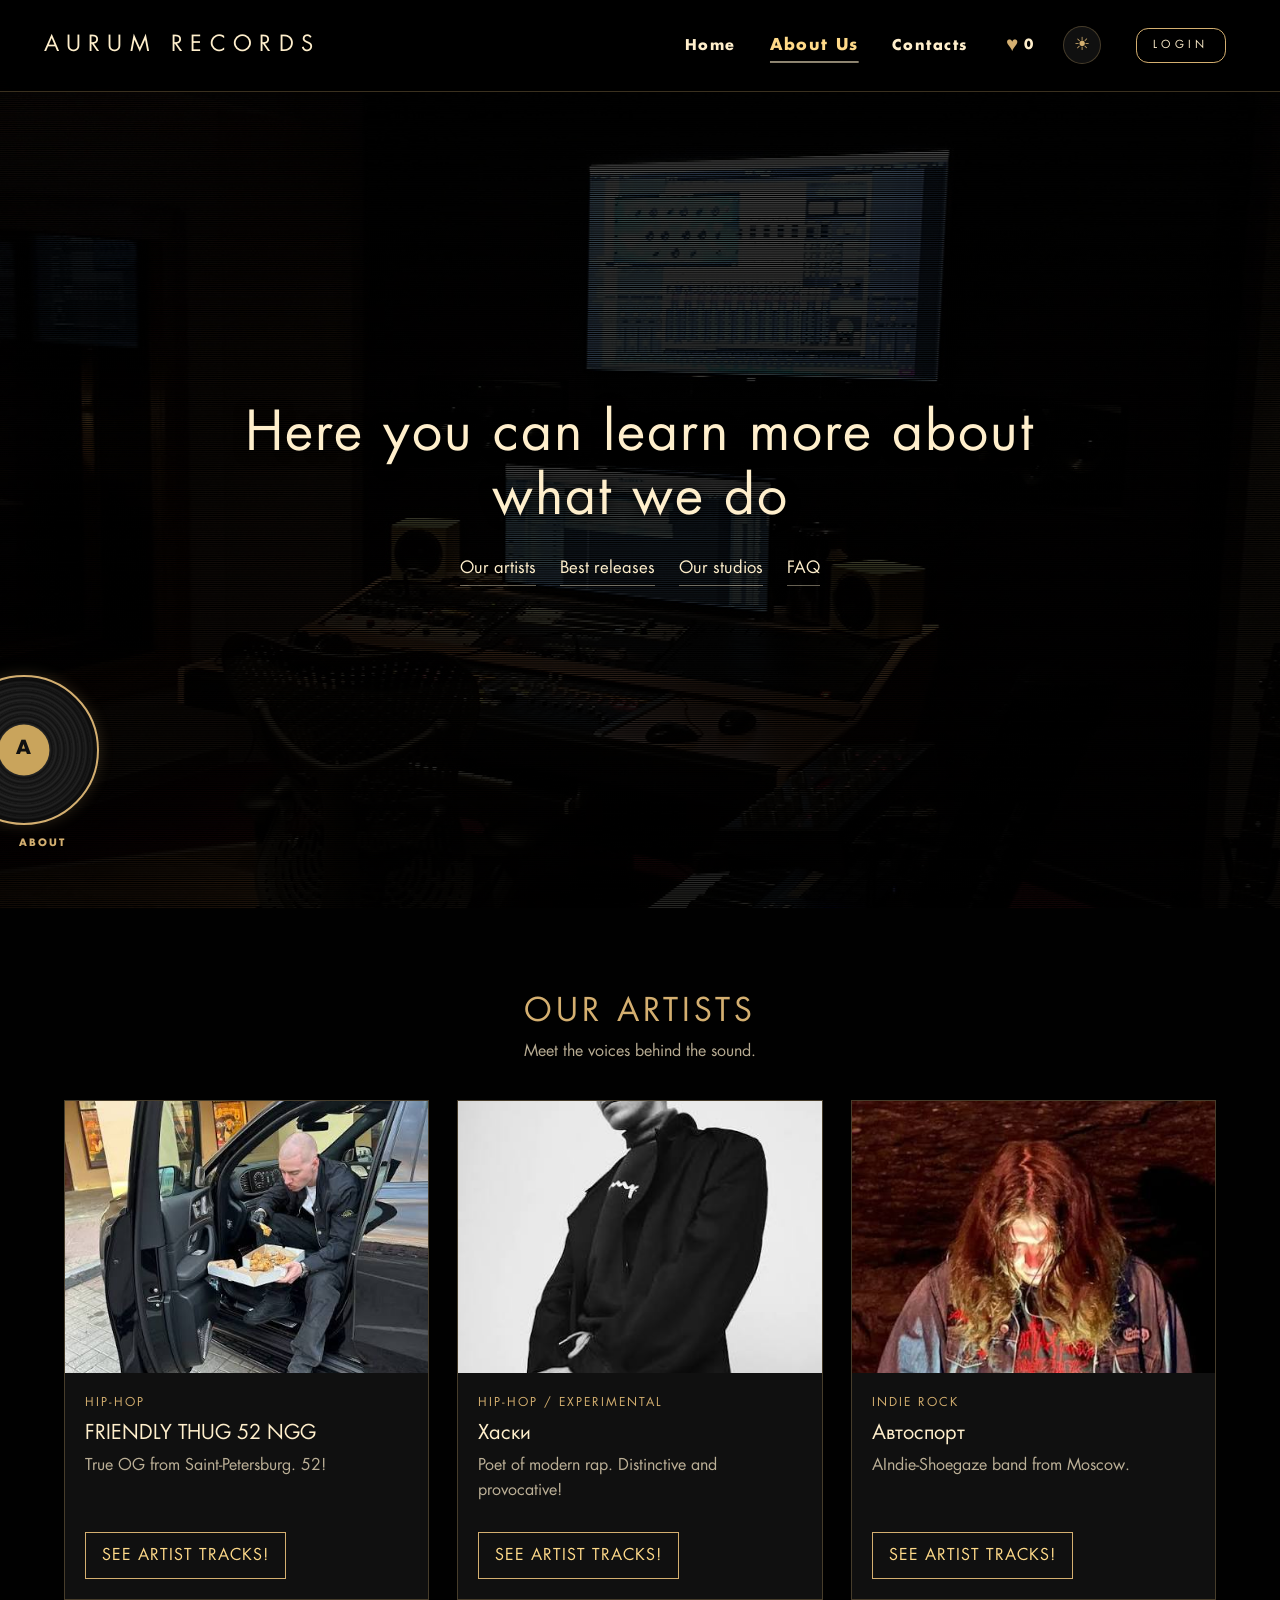
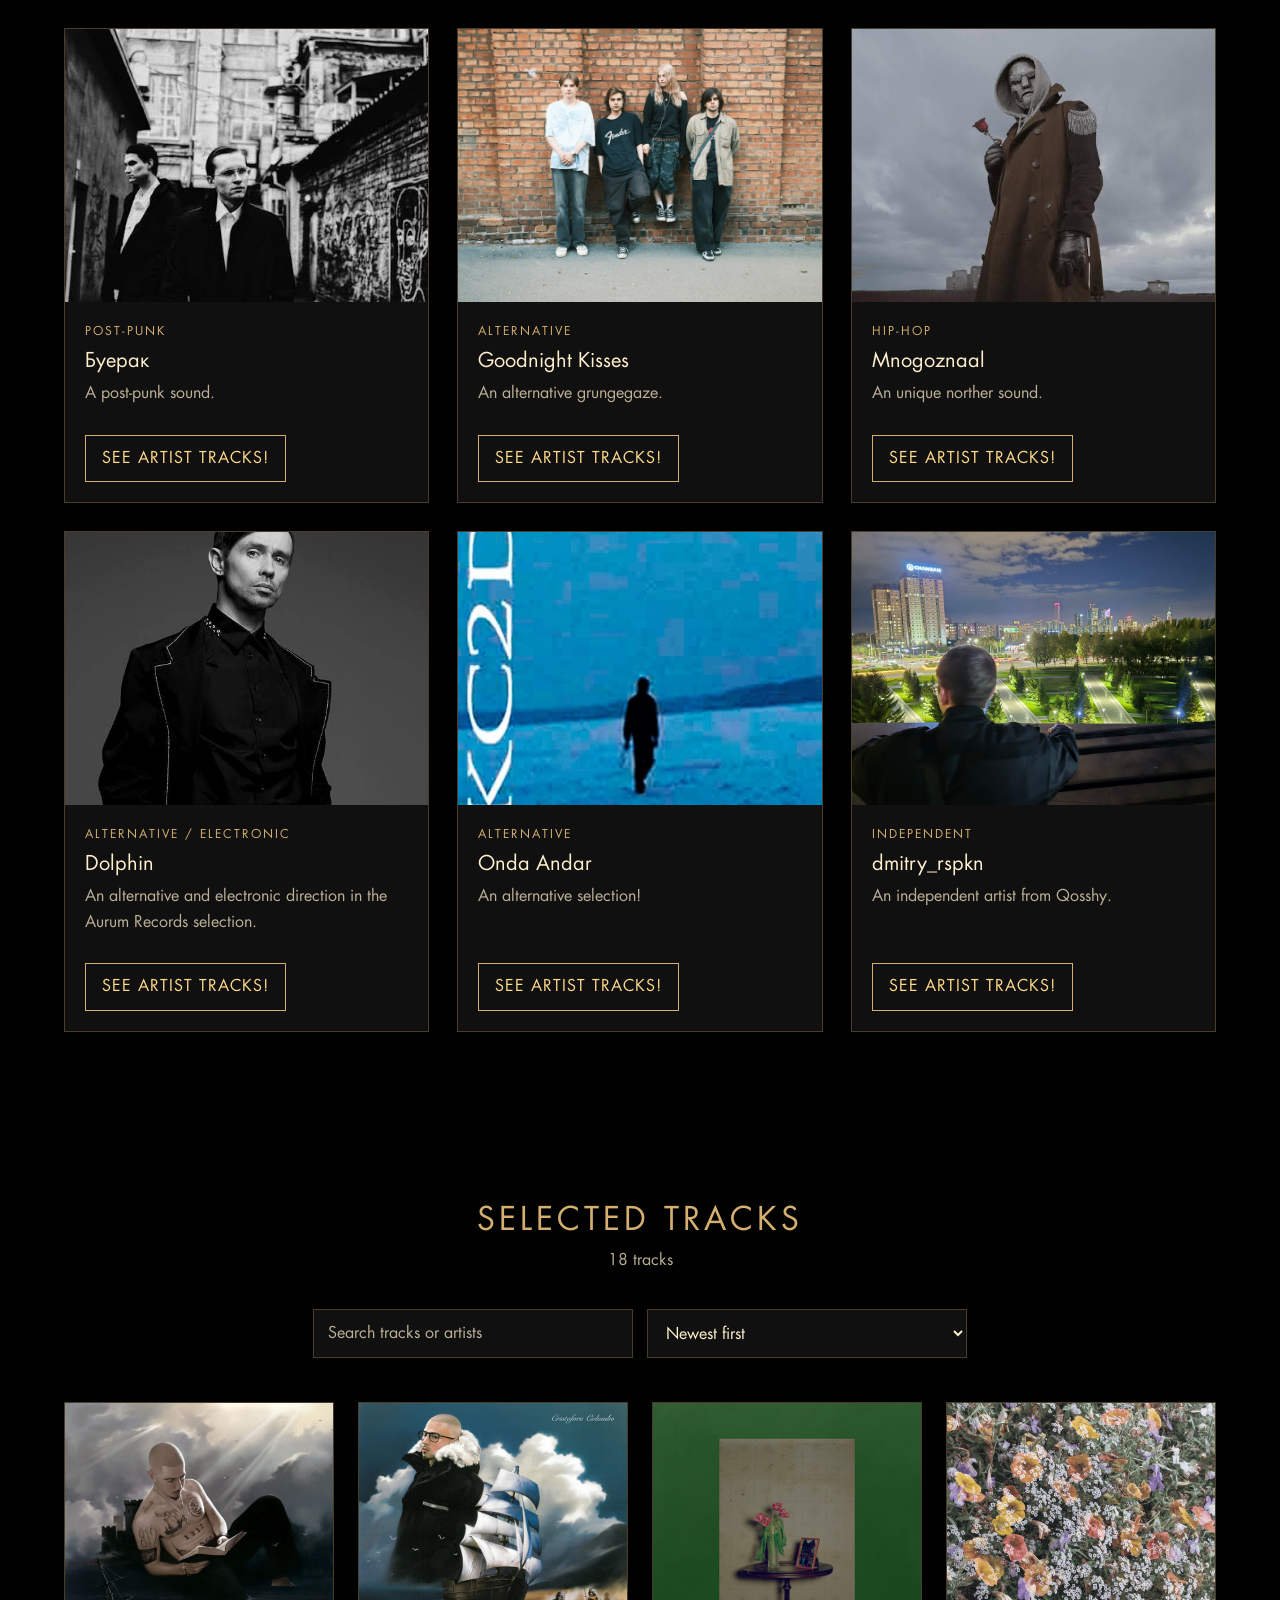
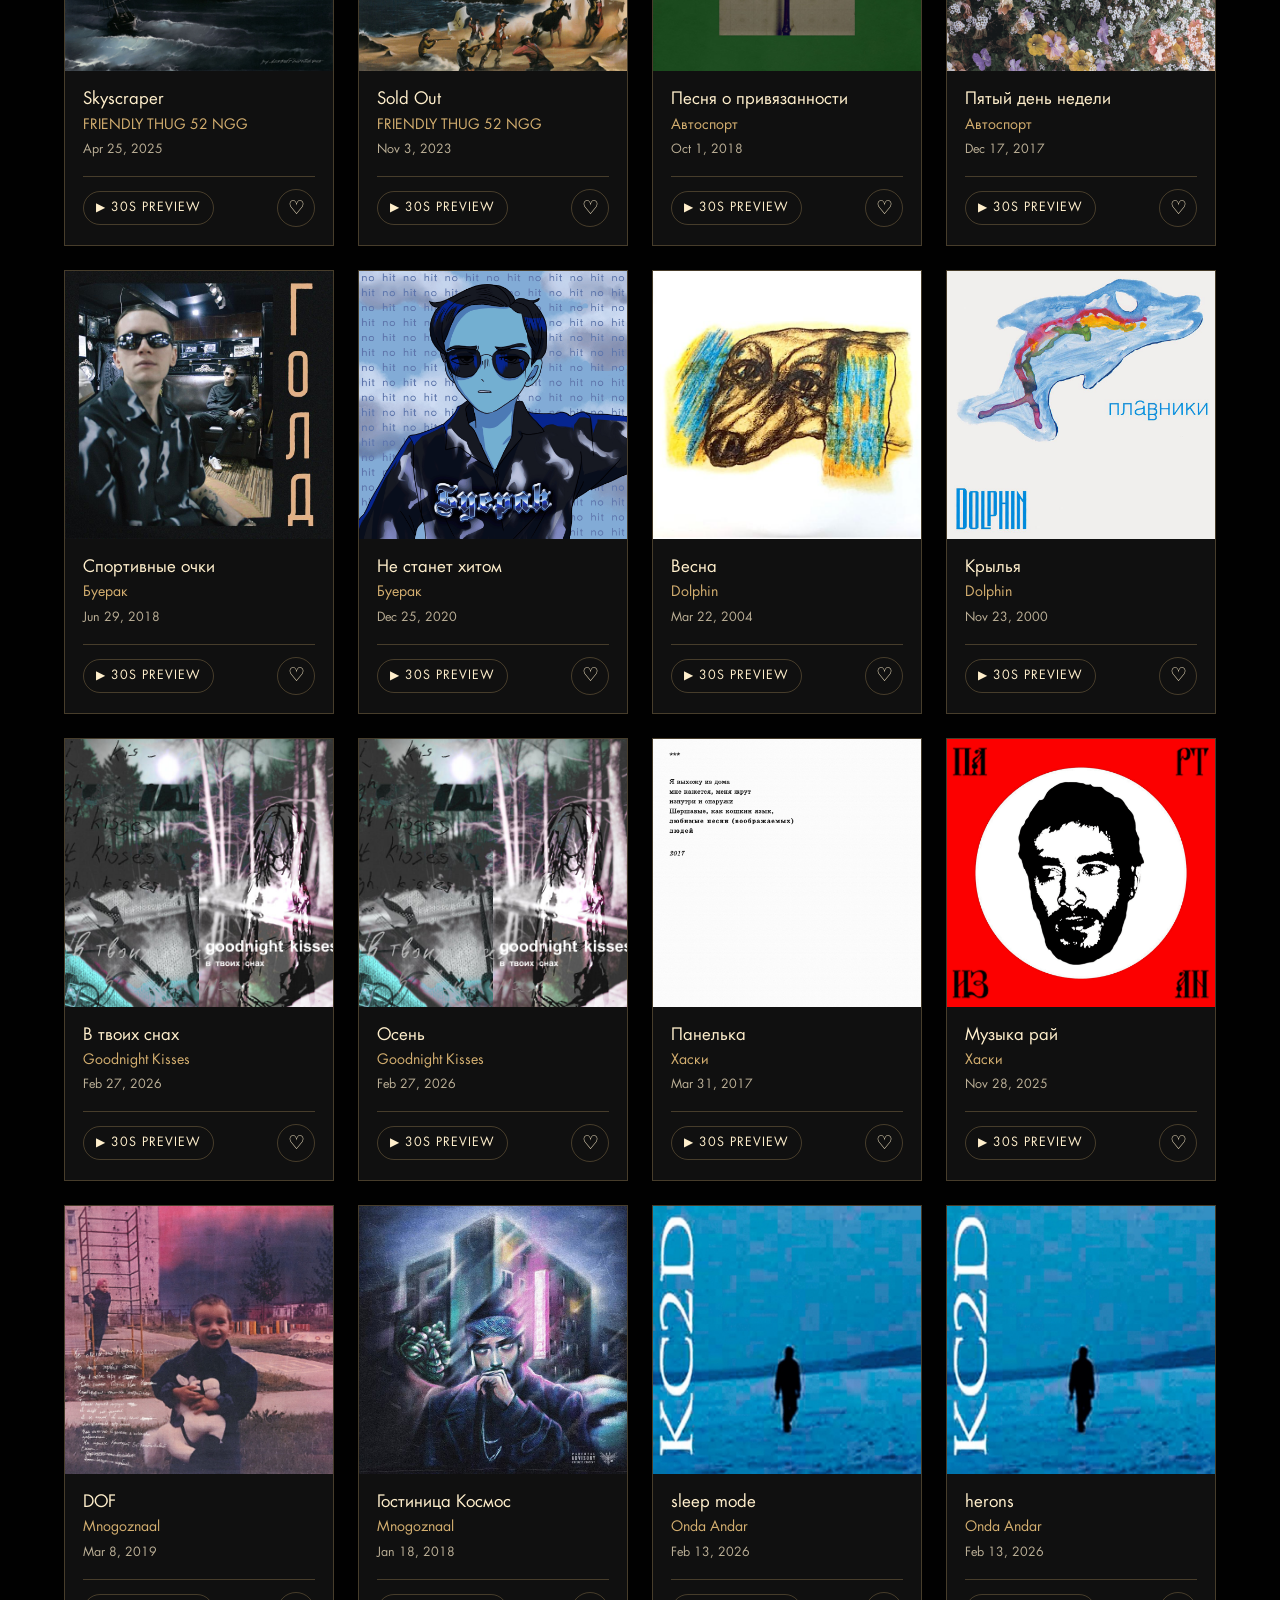
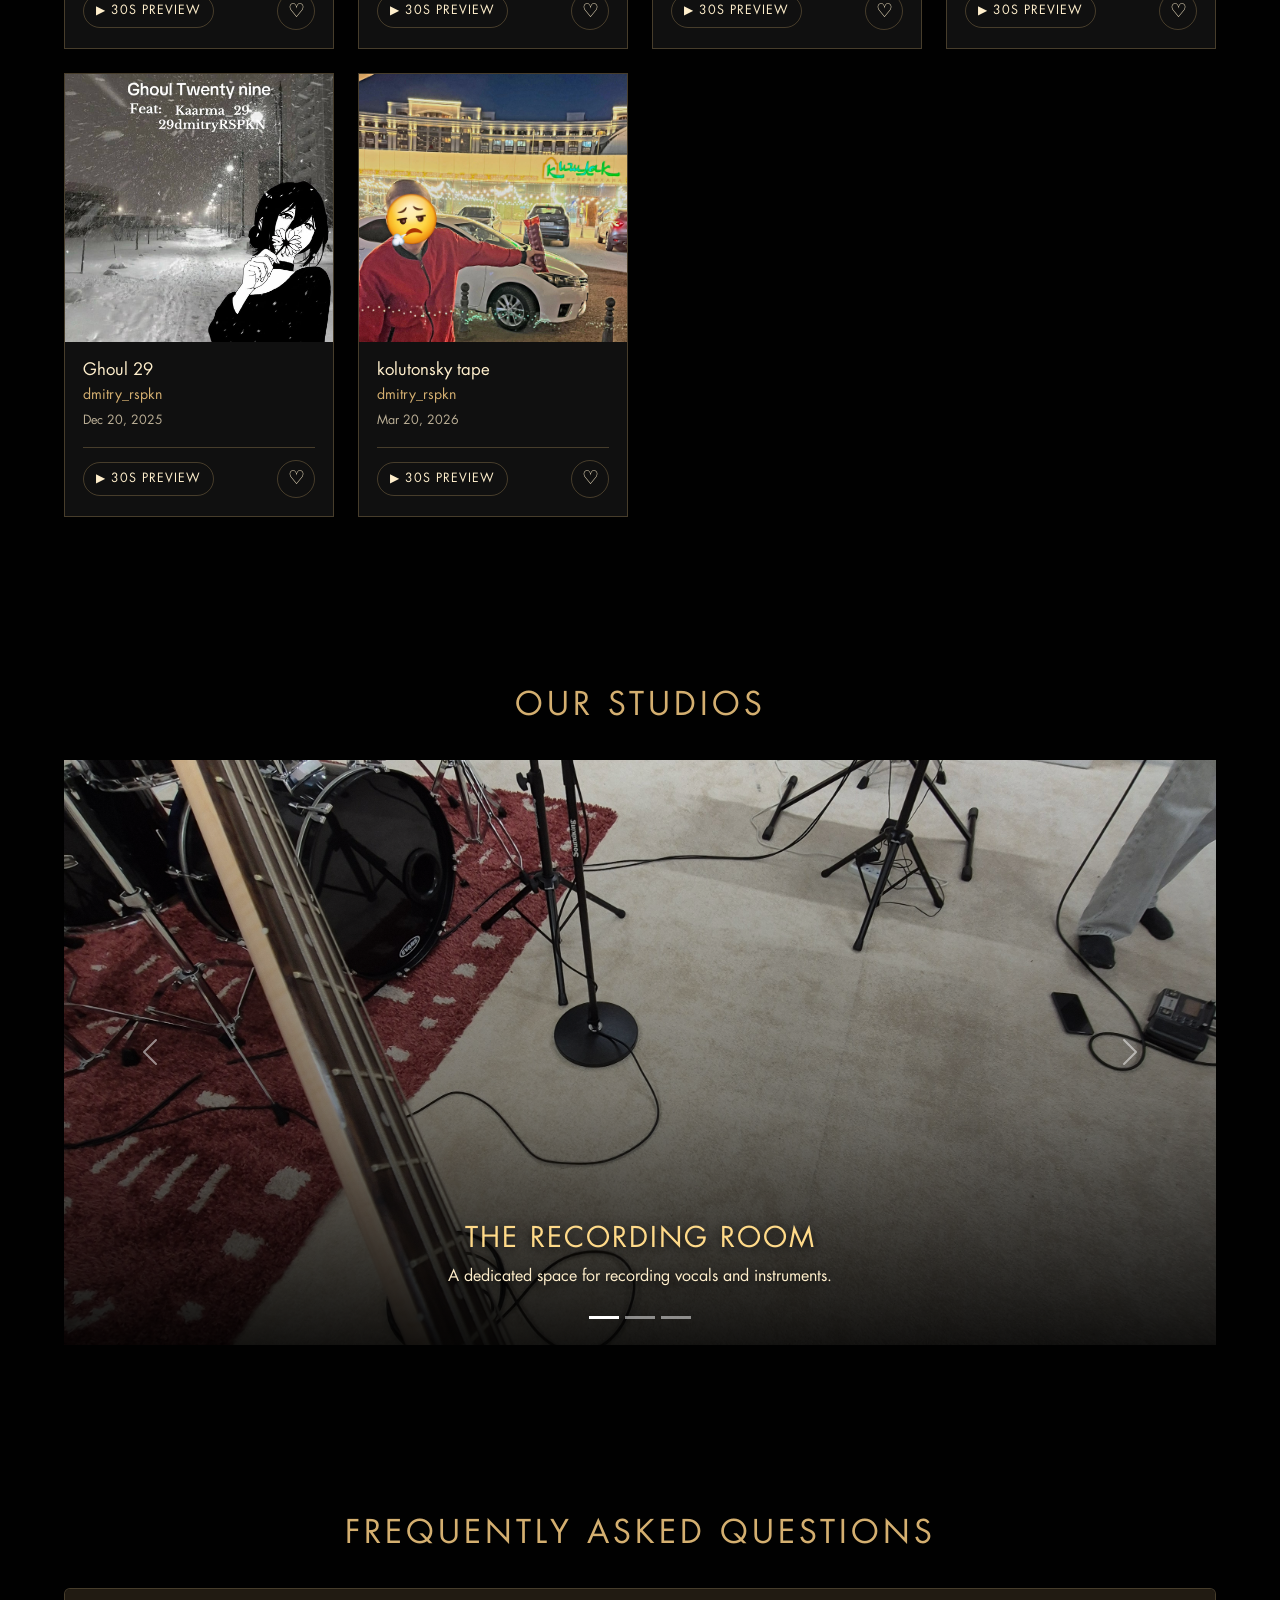
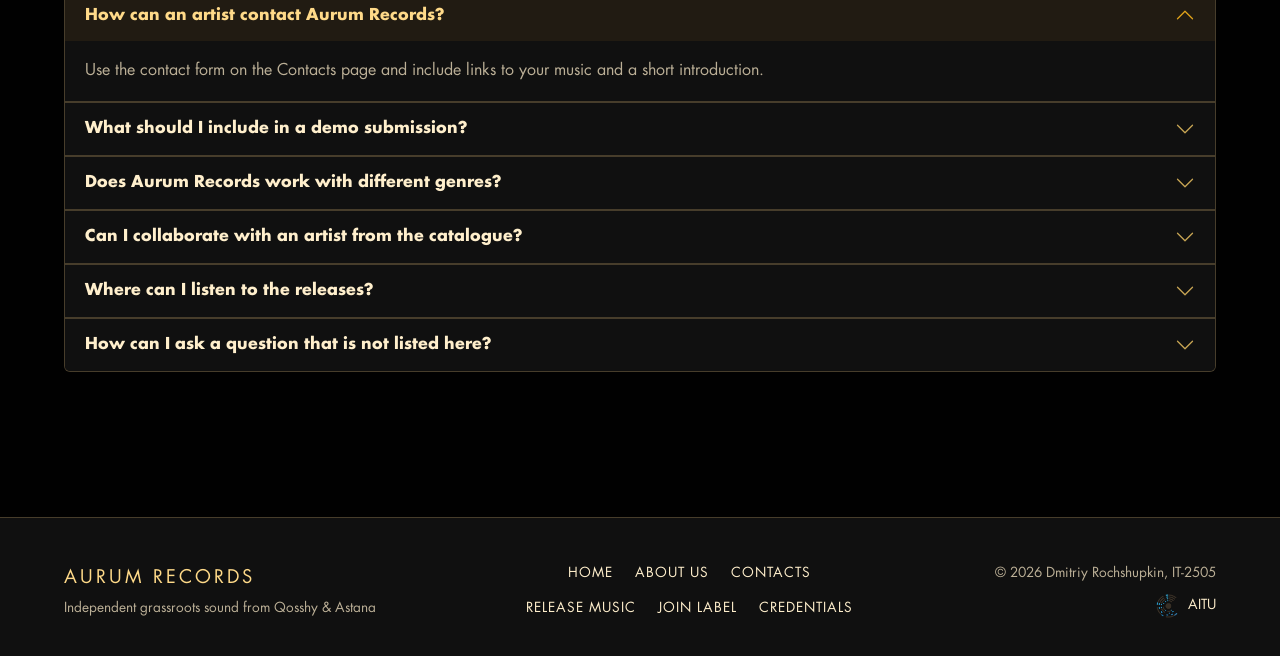
==== commit 50a24e6c: "updated footer + fixed some tracks in json" ====
--- a/about.html
+++ b/about.html
@@ -142,6 +142,8 @@
             <a href="index.html">Home</a>
             <a href="about.html">About Us</a>
             <a href="contacts.html">Contacts</a>
+            <a href="contacts.html#postSong">Release Music</a>
+            <a href="contacts.html#registration">Join Label</a>
             <a href="credentials.html">Credentials</a>
         </div>
         <div class="footer__meta">
--- a/css/index_tmp.css
+++ b/css/index_tmp.css
@@ -489,7 +489,6 @@
     object-fit: contain;
 }
 
-/* Vinyl Navigation */
 .vinyl-navigation {
     position: fixed;
     top: 75%;
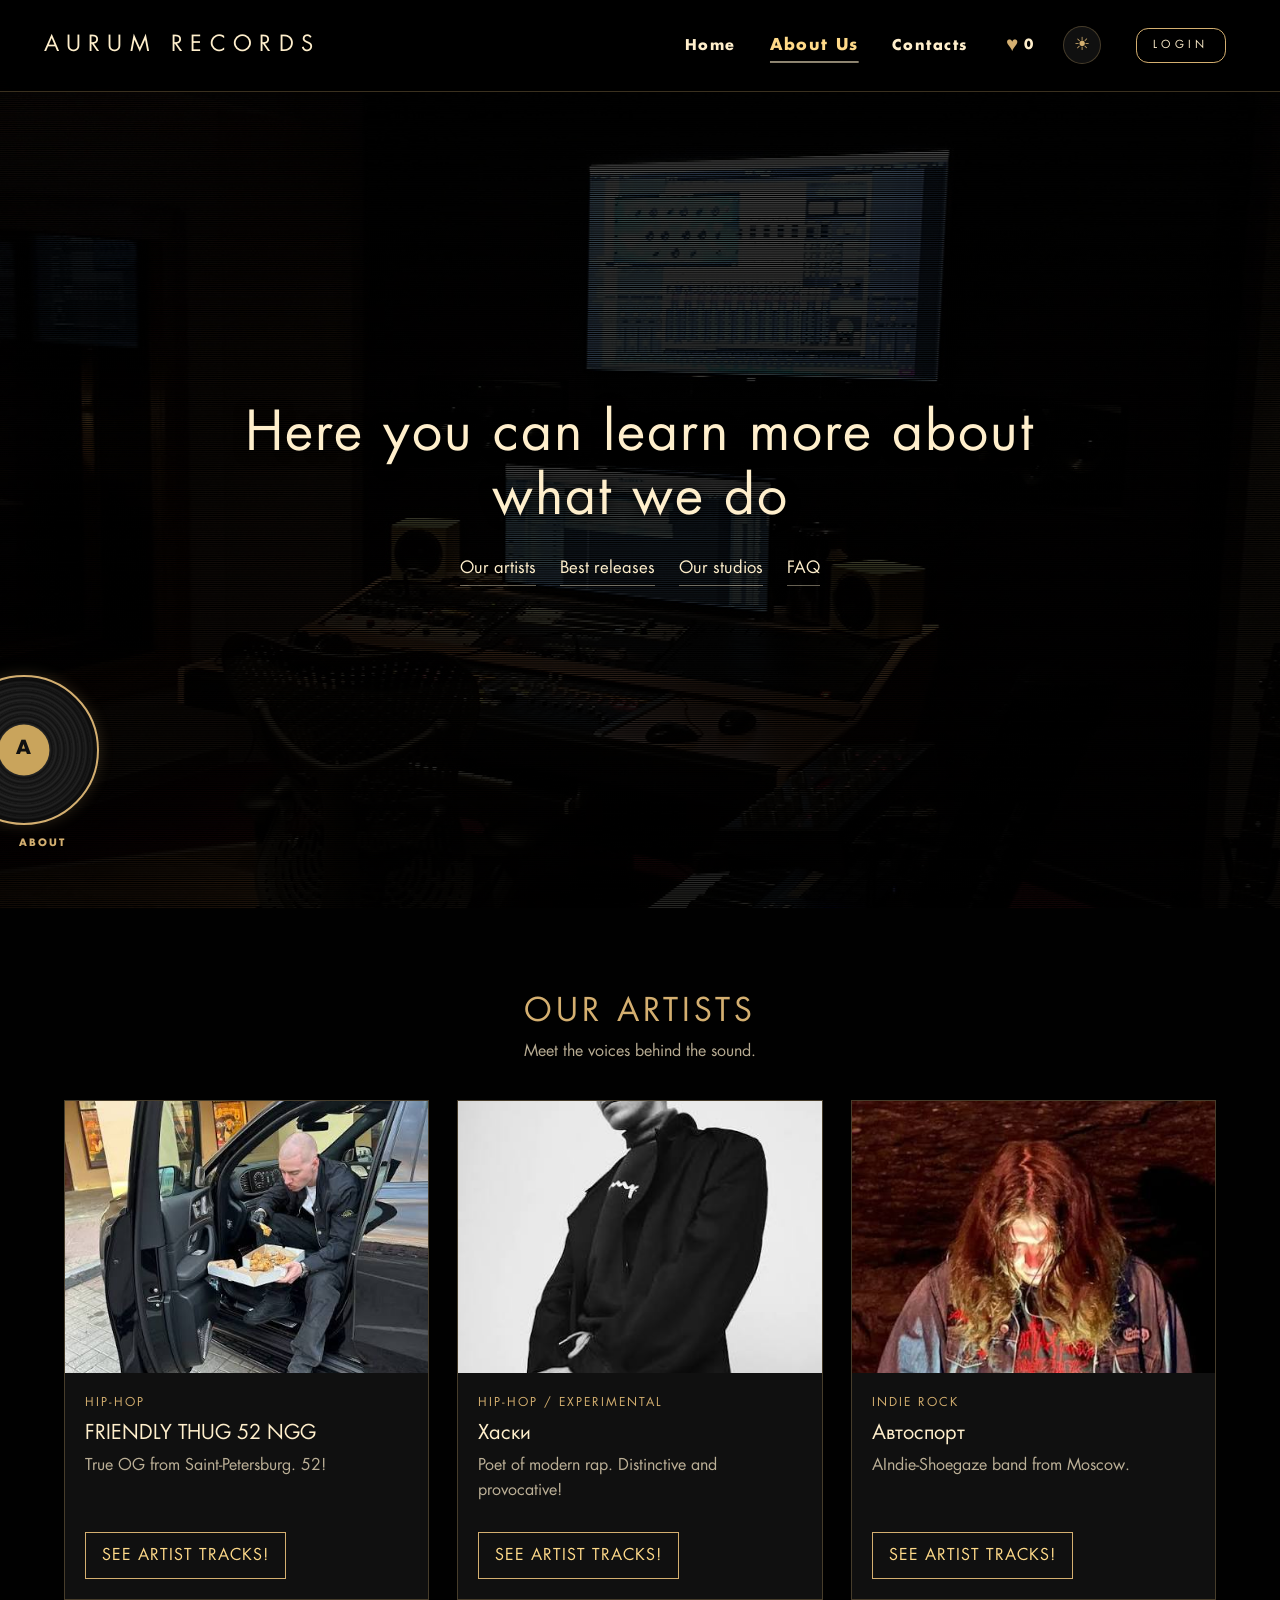
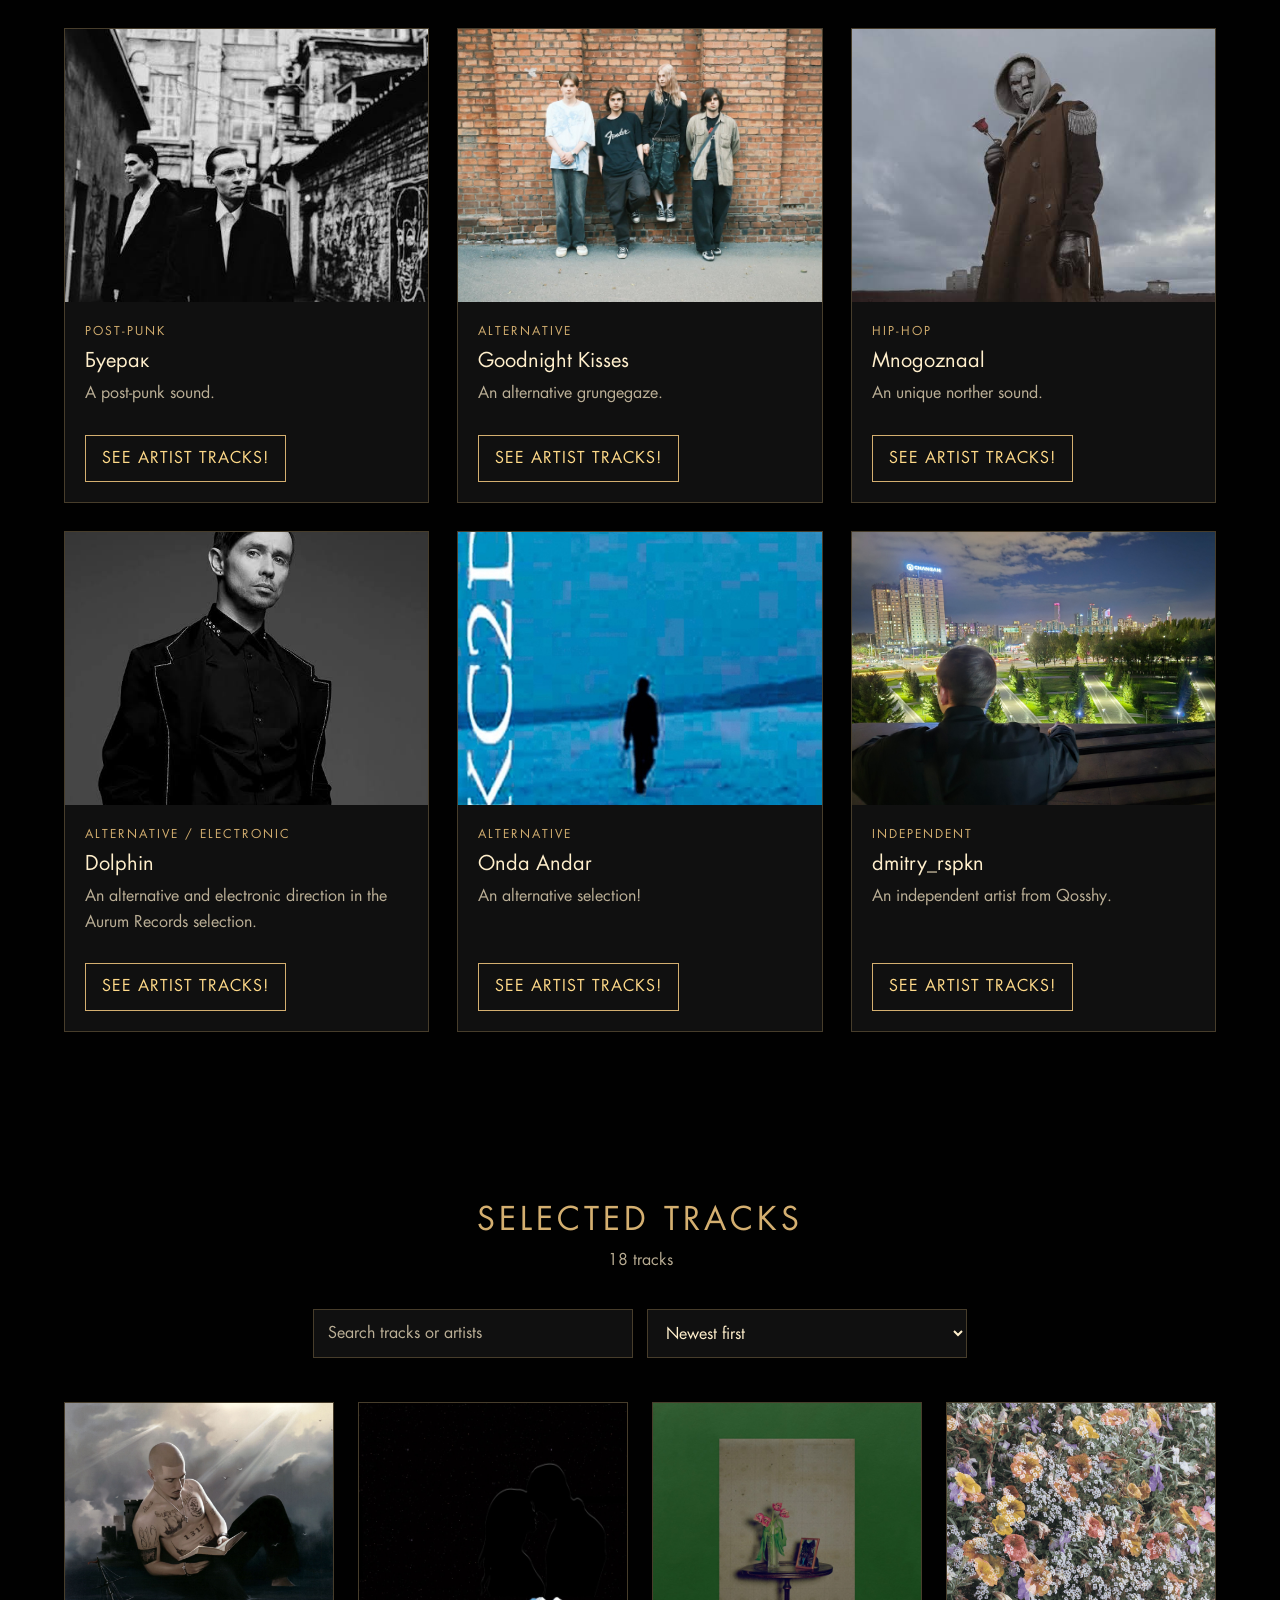
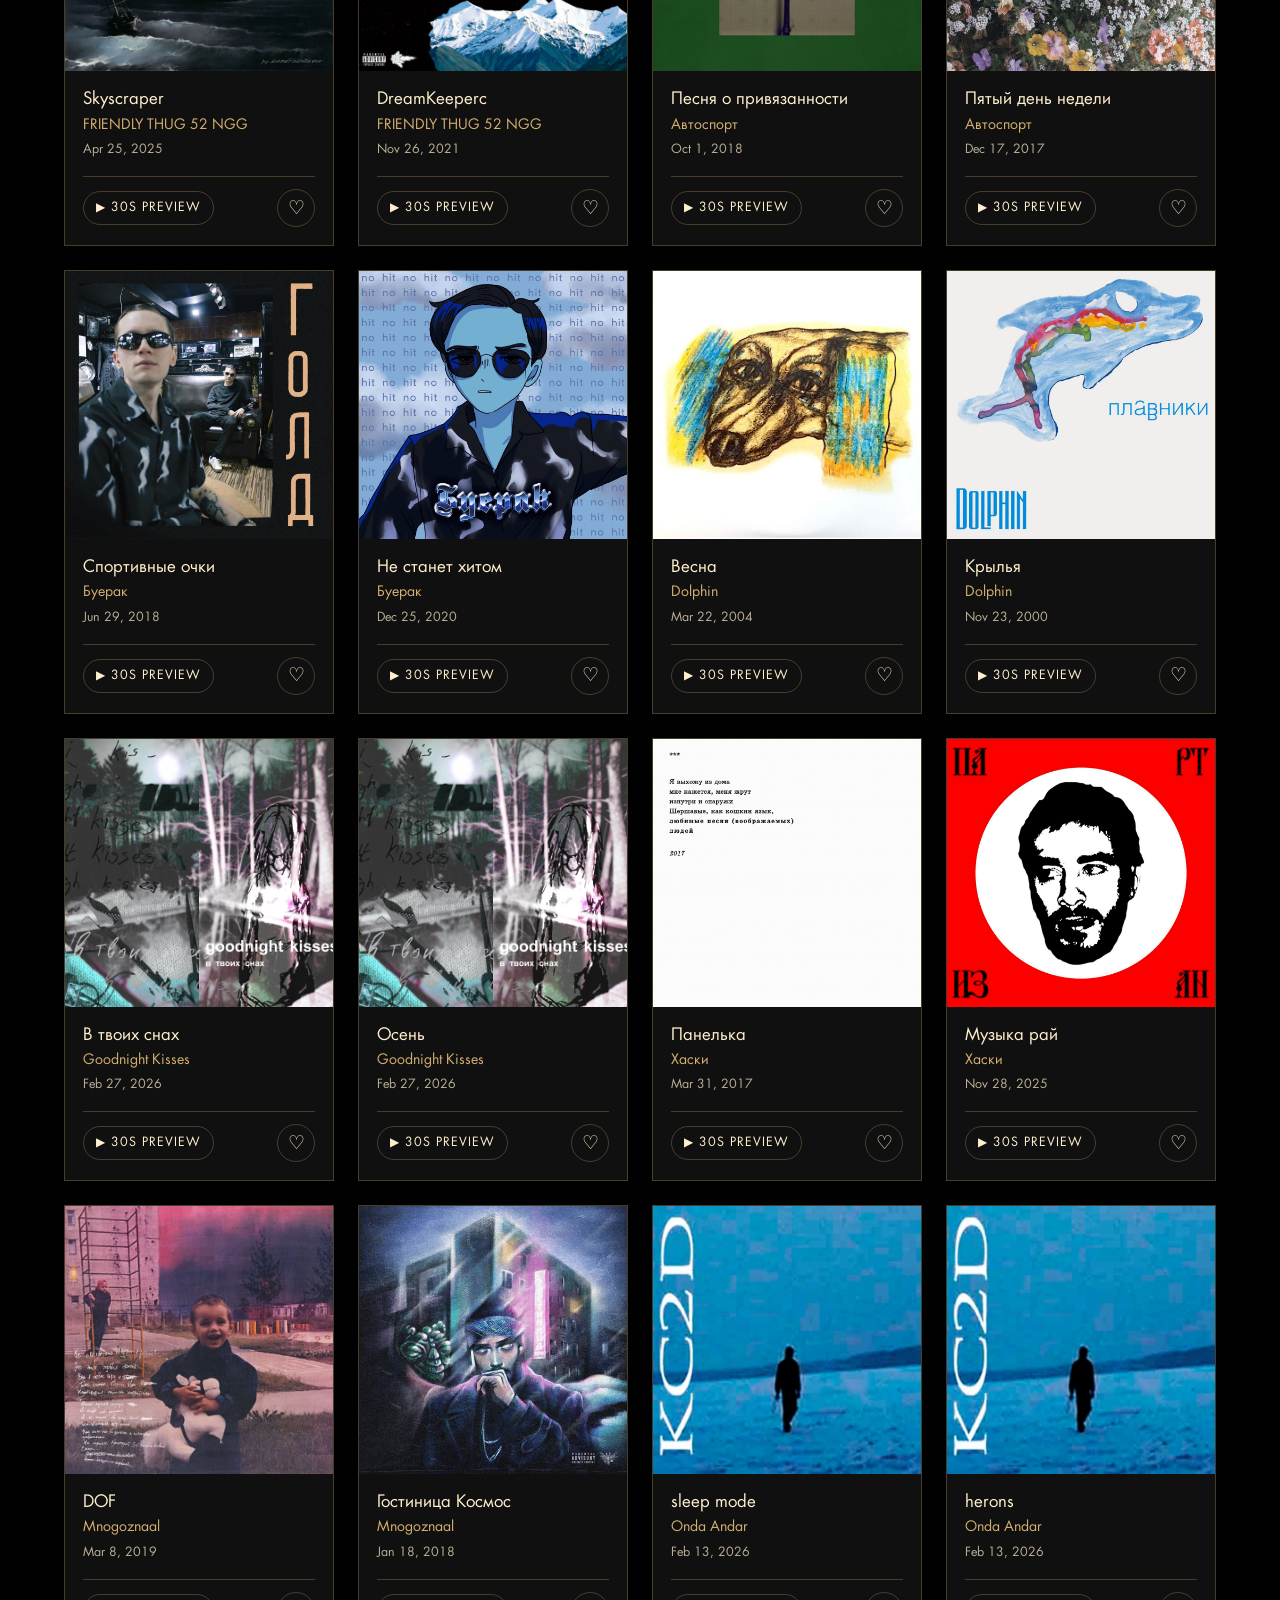
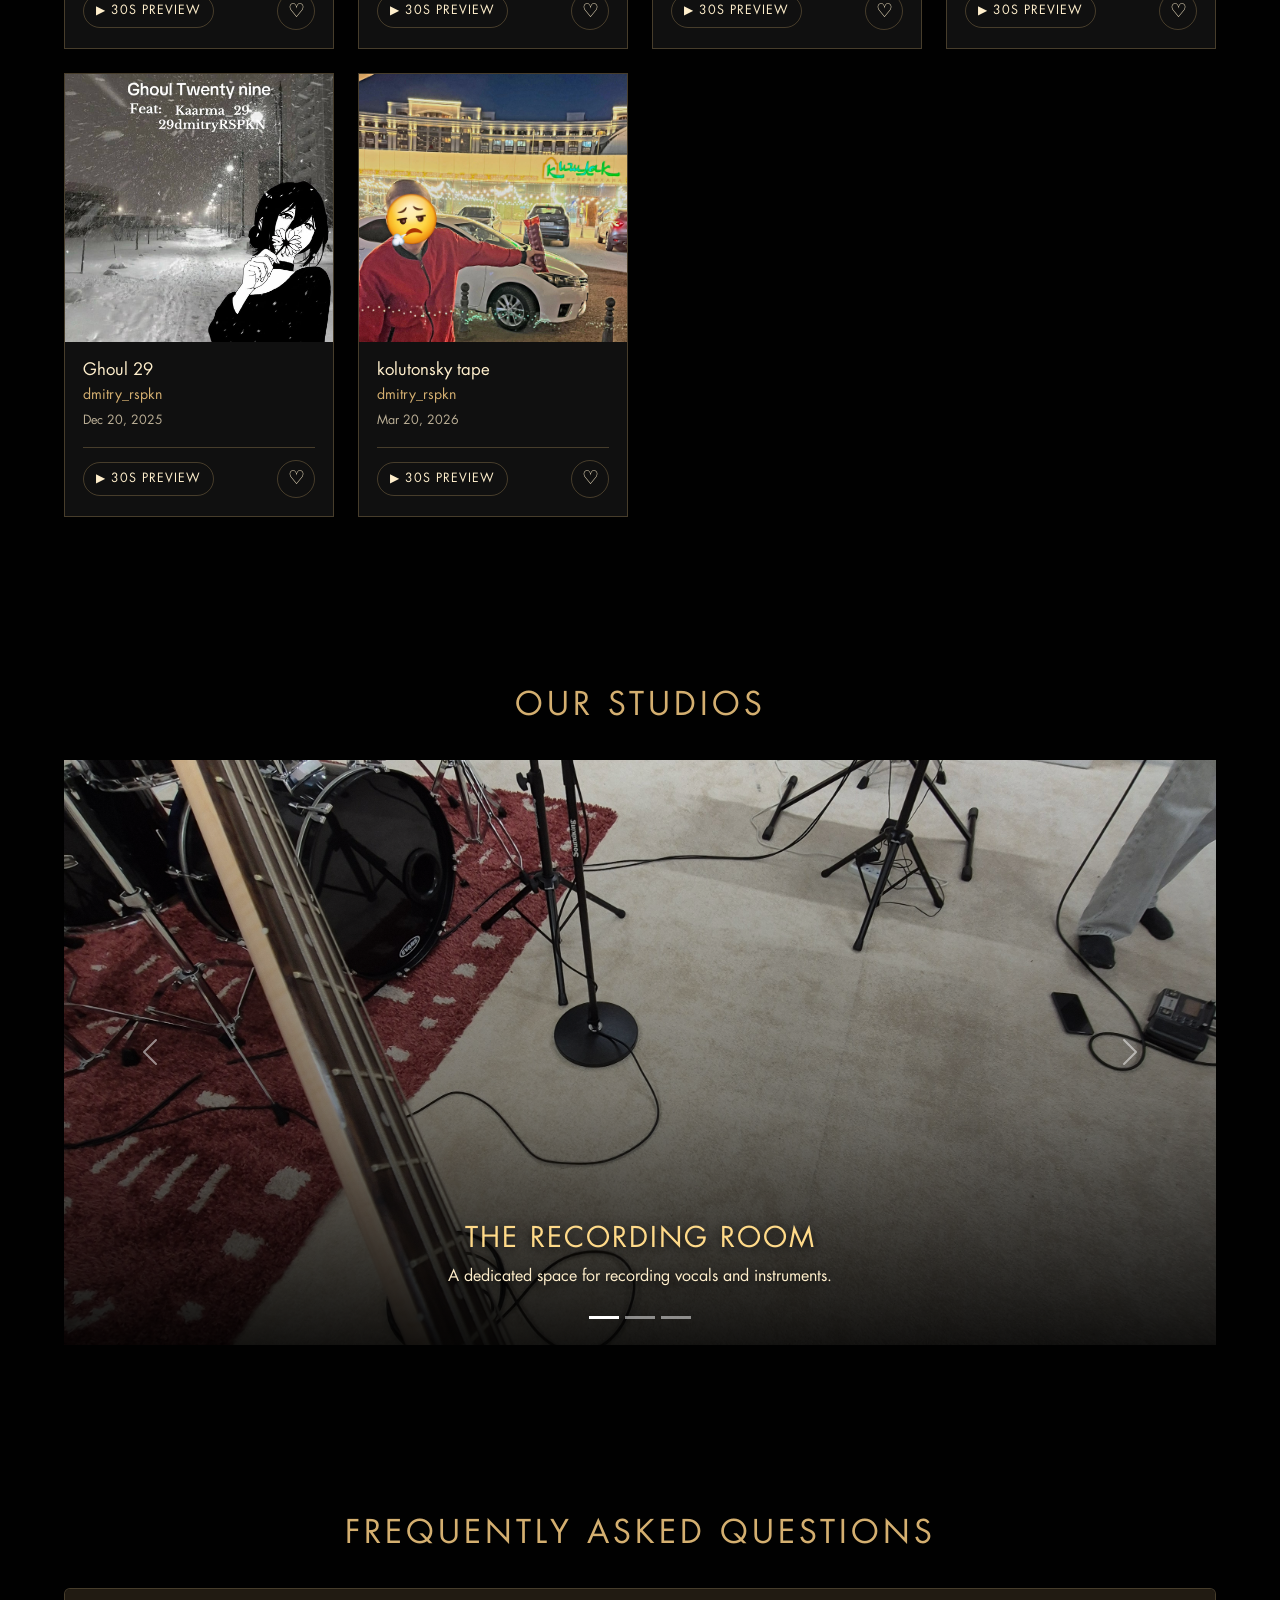
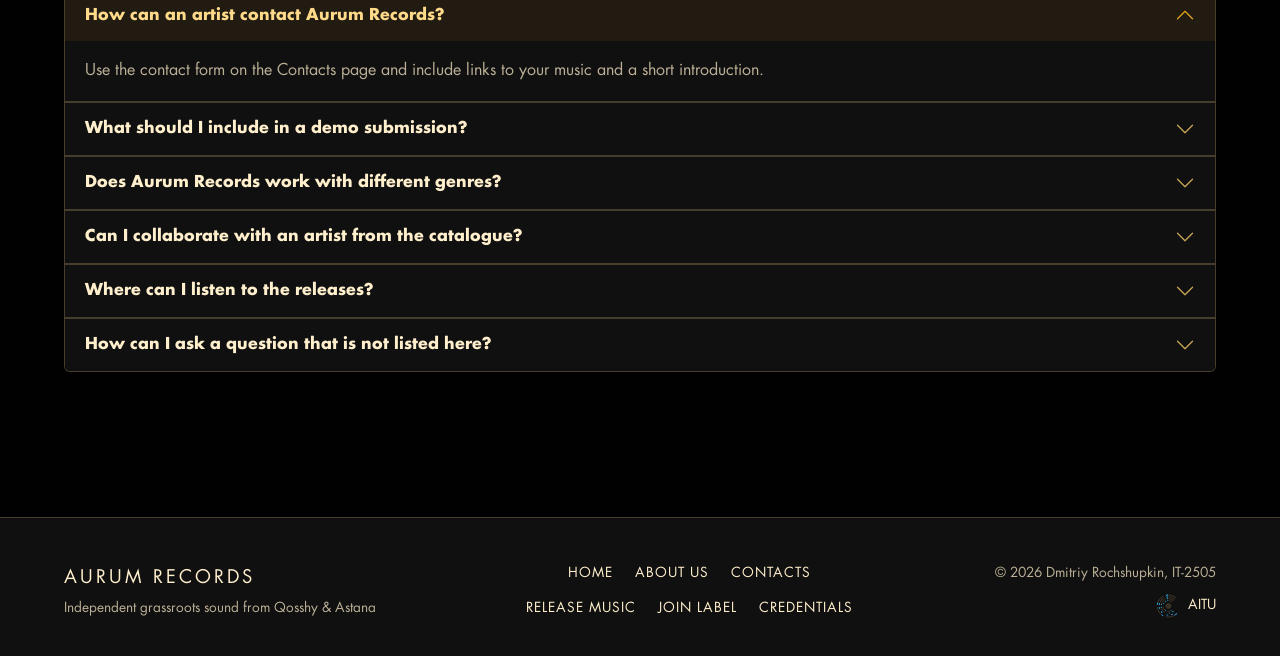
==== commit 5bb85a1e: "another footer update + tracks fix" ====
--- a/about.html
+++ b/about.html
@@ -135,7 +135,7 @@
 <footer class="footer">
     <div class="footer__inner">
         <div class="footer__brand">
-            <p class="logo">AURUM RECORDS</p>
+            <a href="index.html" class="logo">AURUM RECORDS</a>
             <p class="footer__tagline">Independent grassroots sound from Qosshy &amp; Astana</p>
         </div>
         <div class="footer__links">
--- a/css/index_tmp.css
+++ b/css/index_tmp.css
@@ -74,7 +74,7 @@
 }
 
 [data-theme="light"] .main-header::after {
-    opacity: 0.2;
+    display: none;
 }
 
 .layers {
@@ -425,10 +425,27 @@
 }
 
 .logo {
-    color: var(--gold-bright);
+    color: #ffefcc;
     font-size: 1.15rem;
     letter-spacing: 3px;
     margin-bottom: 6px;
+    text-decoration: none;
+    display: inline-block;
+    transition: color 0.25s ease, text-shadow 0.25s ease;
+}
+
+.logo:hover {
+    color: #ffefcc;
+    text-shadow: 0 0 12px rgba(255, 239, 204, 0.75), 0 0 24px rgba(212, 175, 112, 0.5);
+}
+
+[data-theme="light"] .logo {
+    color: var(--gold-bright);
+}
+
+[data-theme="light"] .logo:hover {
+    color: var(--gold-accent);
+    text-shadow: 0 0 12px rgba(140, 102, 35, 0.45);
 }
 
 .footer__tagline {
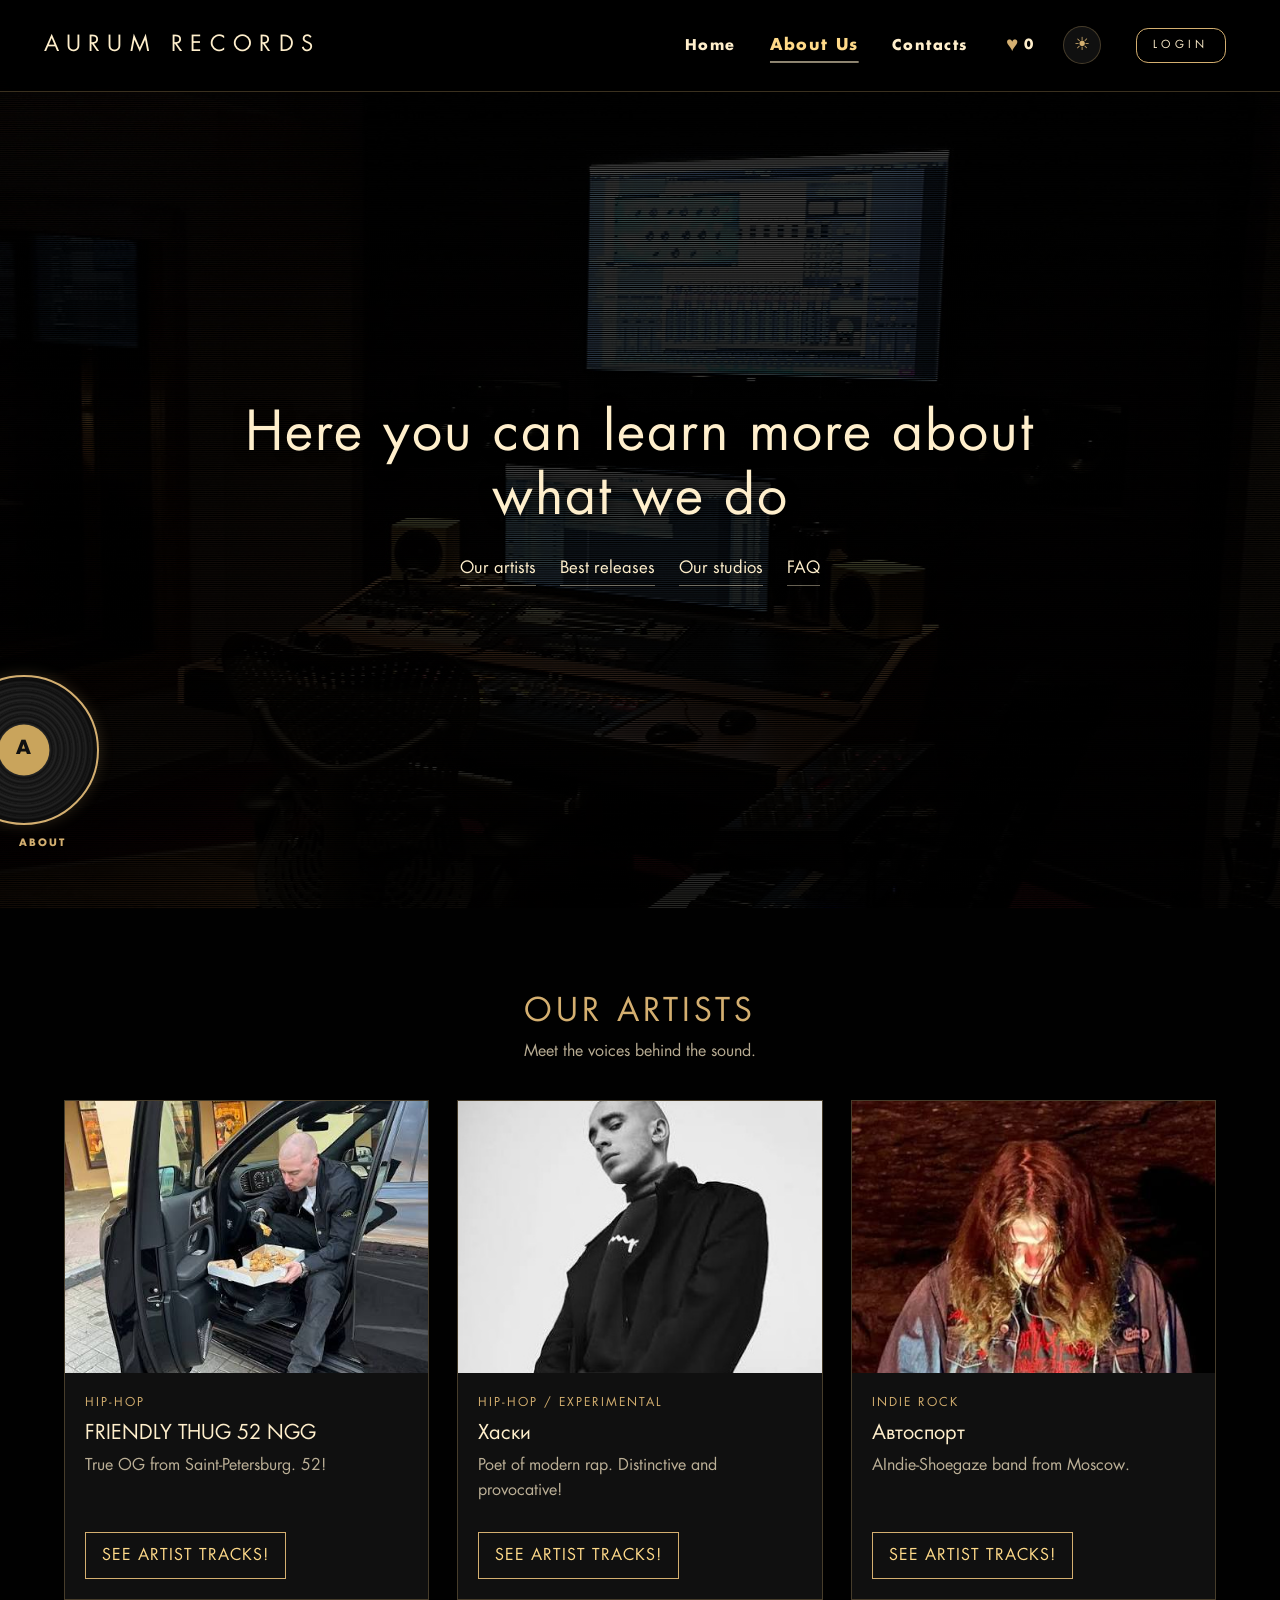
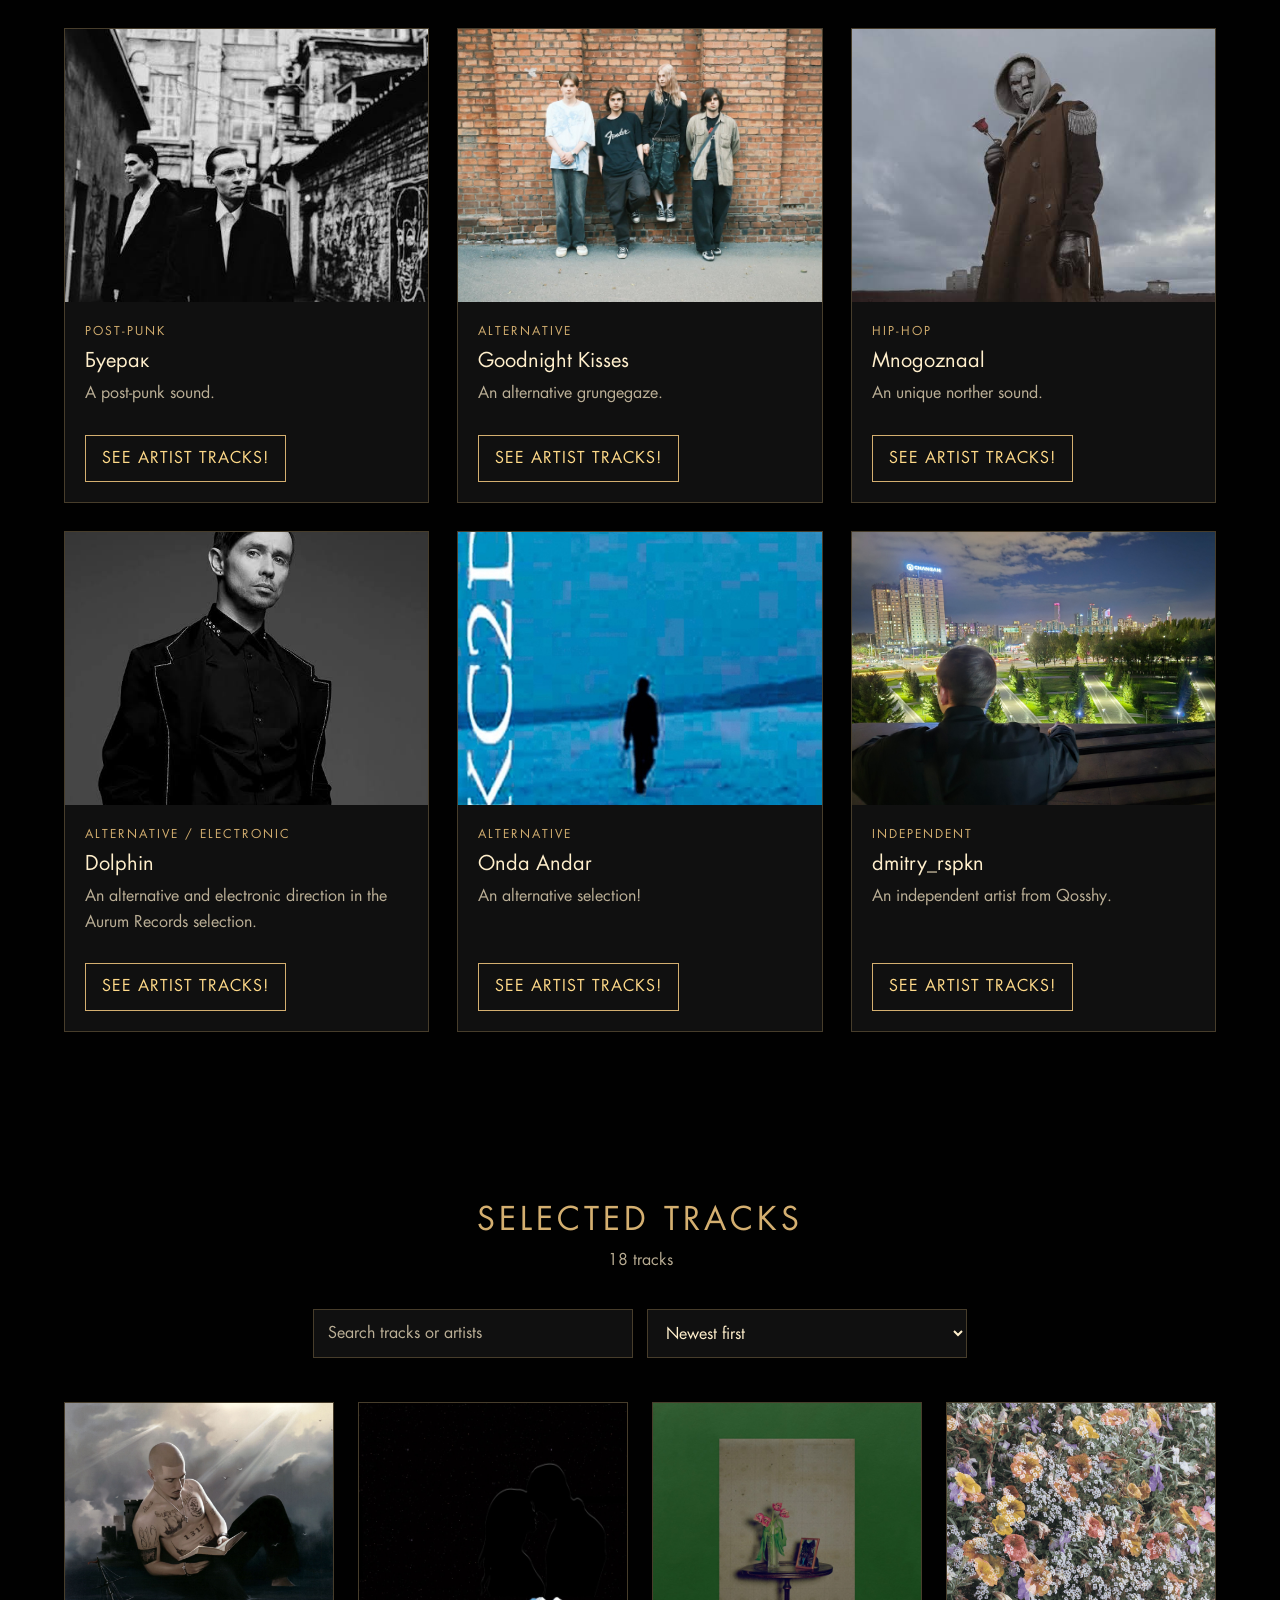
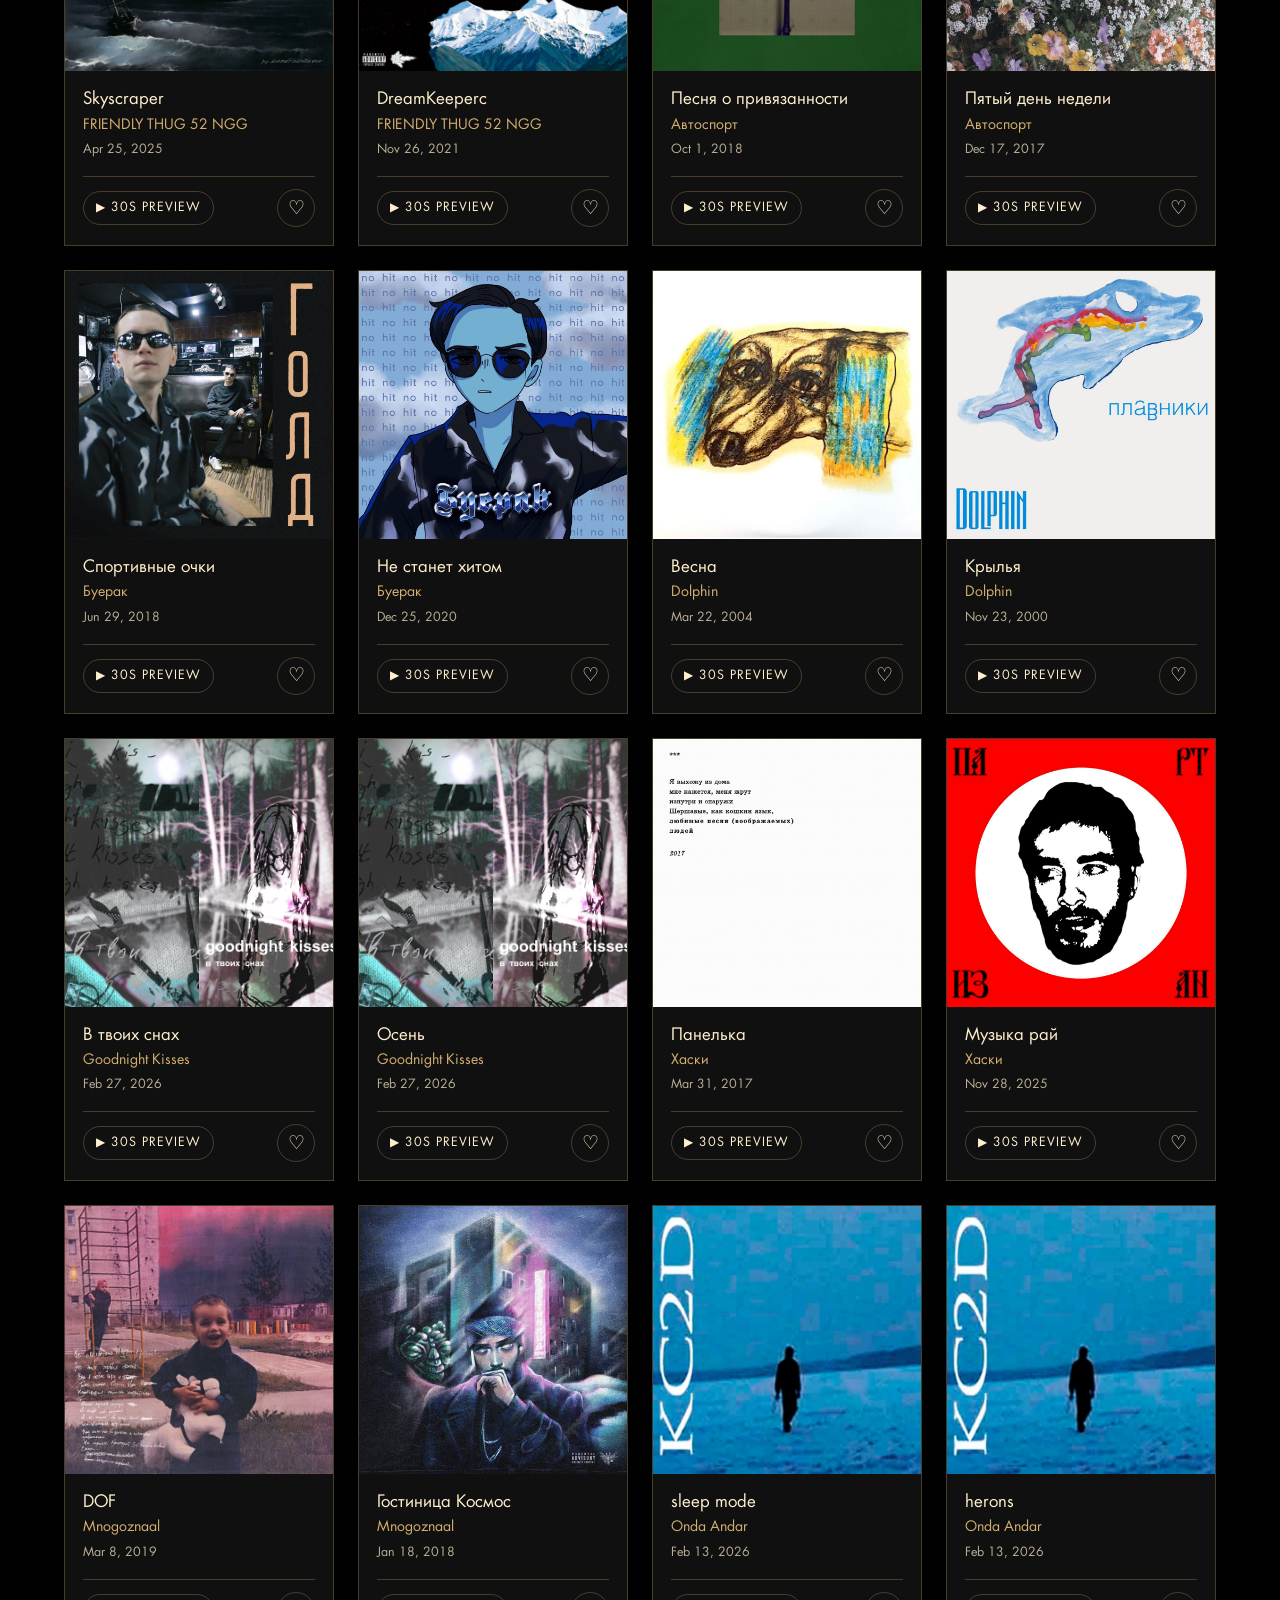
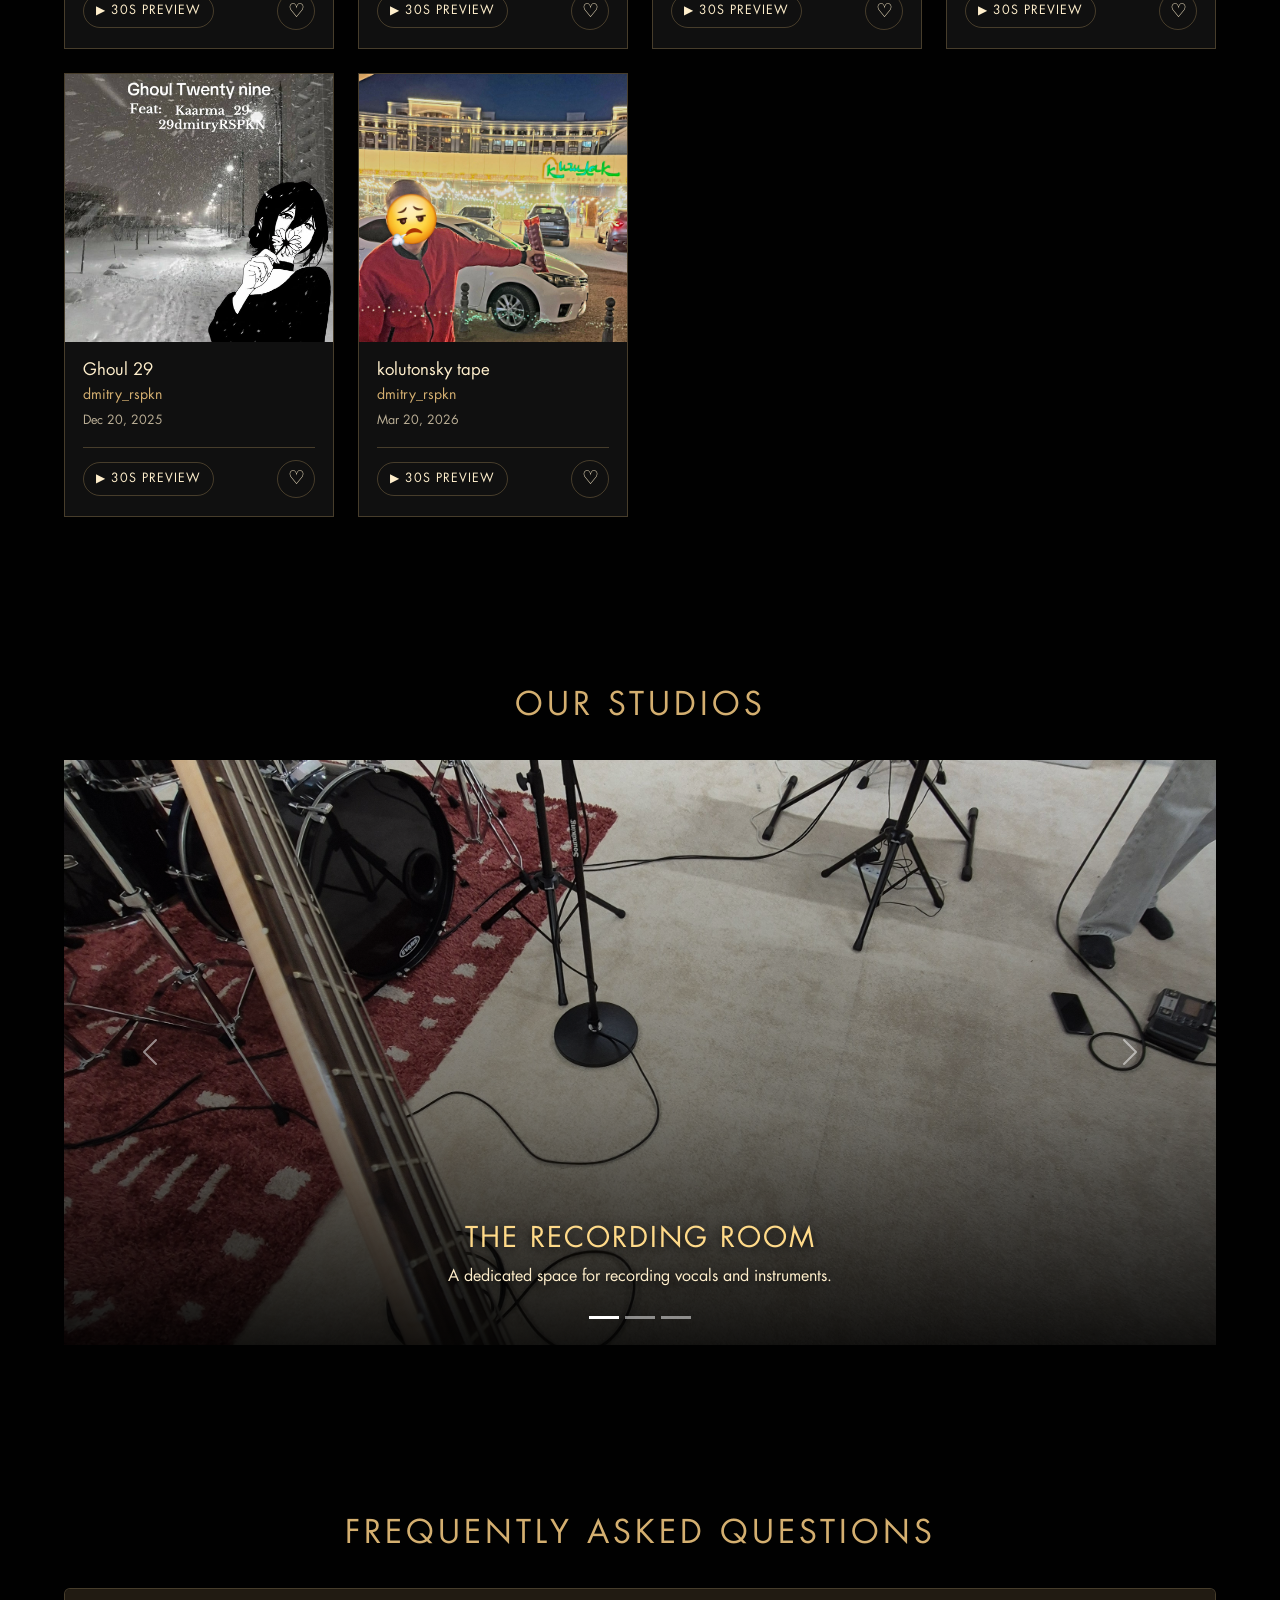
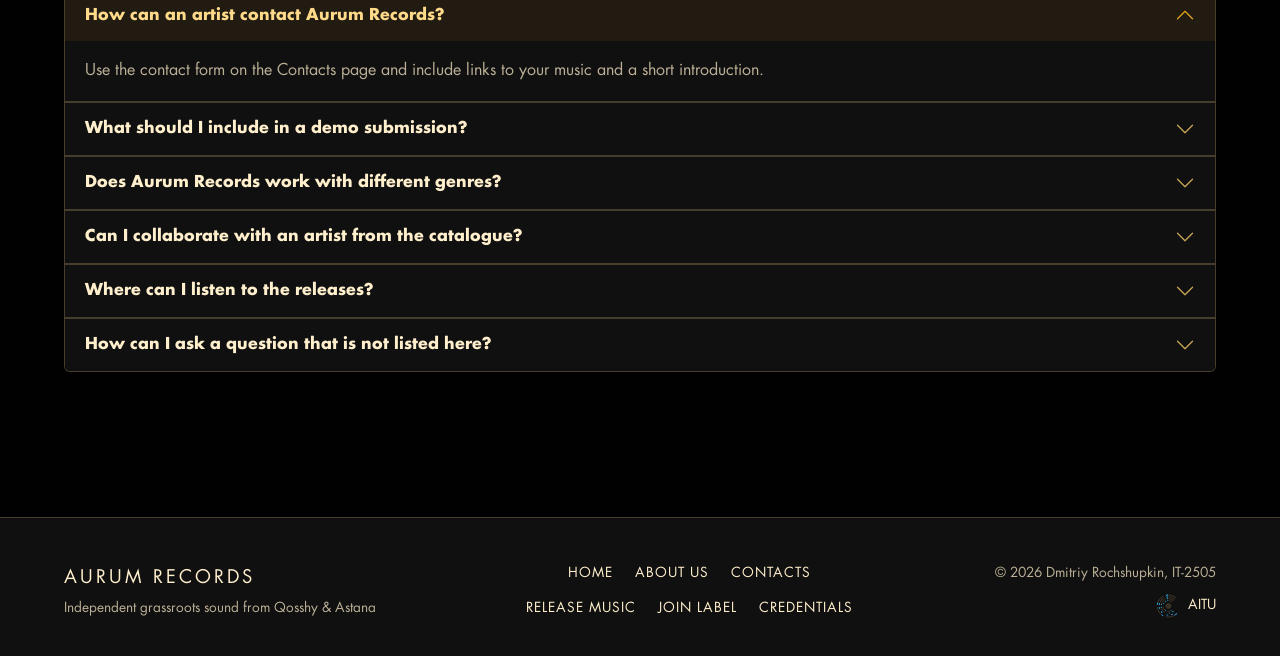
==== commit af4e7368: "full final project done" ====
--- a/about.html
+++ b/about.html
@@ -180,5 +180,6 @@
 <script src="js/index.js"></script>
 <script src="js/favorites.js"></script>
 <script src="js/about.js"></script>
+<script src="js/user-menu.js"></script>
 </body>
 </html>
--- a/css/index_tmp.css
+++ b/css/index_tmp.css
@@ -1061,6 +1061,68 @@
     color: var(--btn-hover-text);
 }
 
+.user-profile-modal .modal-content {
+    background: #10100f;
+    color: #ffefcc;
+    border: 1px solid #b08d4f;
+    border-radius: 14px;
+}
+
+.user-profile-modal .modal-header,
+.user-profile-modal .modal-footer {
+    border-color: rgba(212, 175, 112, 0.25);
+}
+
+.user-profile-modal .modal-title {
+    color: #d4af70;
+}
+
+.user-profile-modal .btn-close {
+    filter: invert(1);
+}
+
+.profile-detail {
+    padding: 12px 0;
+    border-bottom: 1px solid rgba(212, 175, 112, 0.18);
+}
+
+.profile-detail:last-child {
+    border-bottom: none;
+}
+
+.profile-detail__label {
+    display: block;
+    margin-bottom: 5px;
+    color: #b08d4f;
+    font-size: 0.8rem;
+    text-transform: uppercase;
+    letter-spacing: 1px;
+}
+
+.profile-detail p {
+    margin: 0;
+    color: #ffefcc;
+    overflow-wrap: anywhere;
+}
+
+.profile-logout-btn {
+    color: #ffefcc;
+    border: 1px solid #b08d4f;
+    transition: background 0.2s ease, color 0.2s ease;
+}
+
+.profile-logout-btn:hover {
+    background: #d4af70;
+    color: #10100f;
+}
+
+@media (prefers-reduced-motion: reduce) {
+    .profile-logout-btn {
+        transition: none;
+    }
+}
+
+
 @media (max-width: 991px) {
     .vinyl-navigation {
         display: none;
